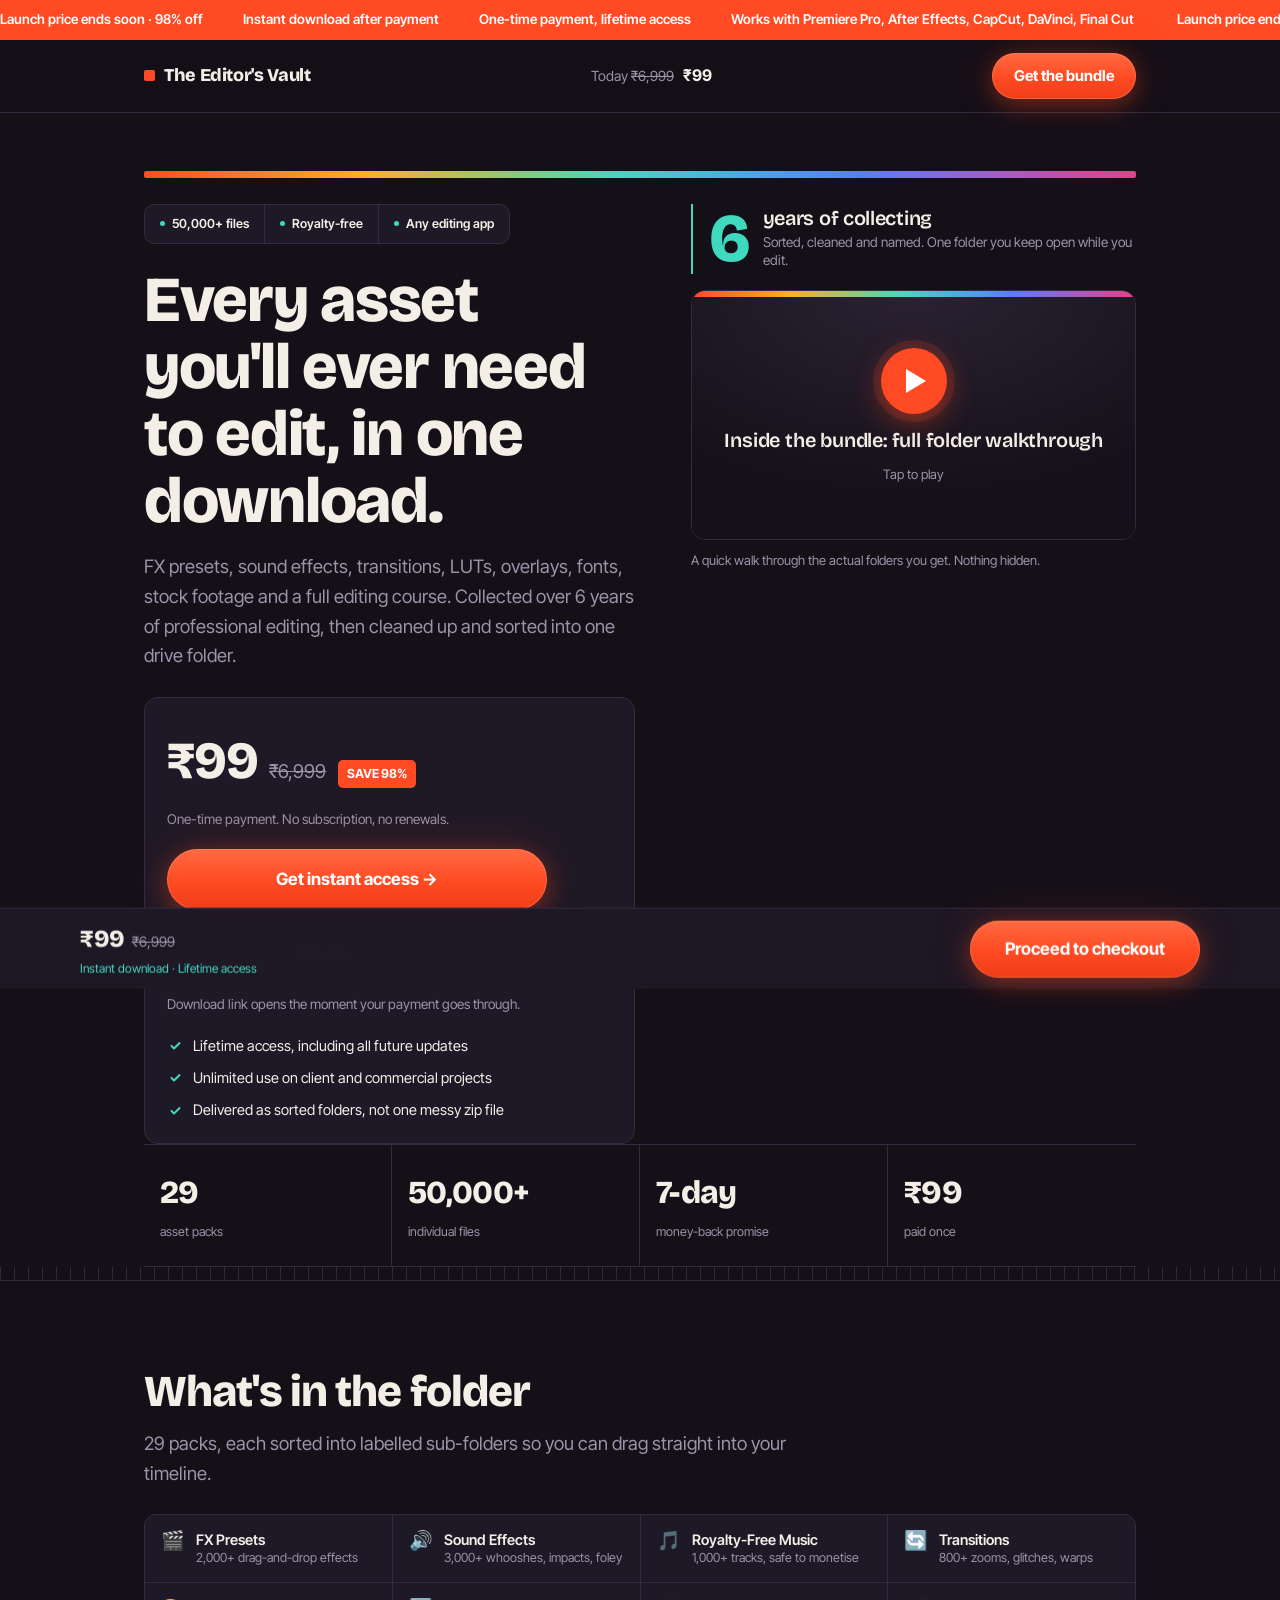
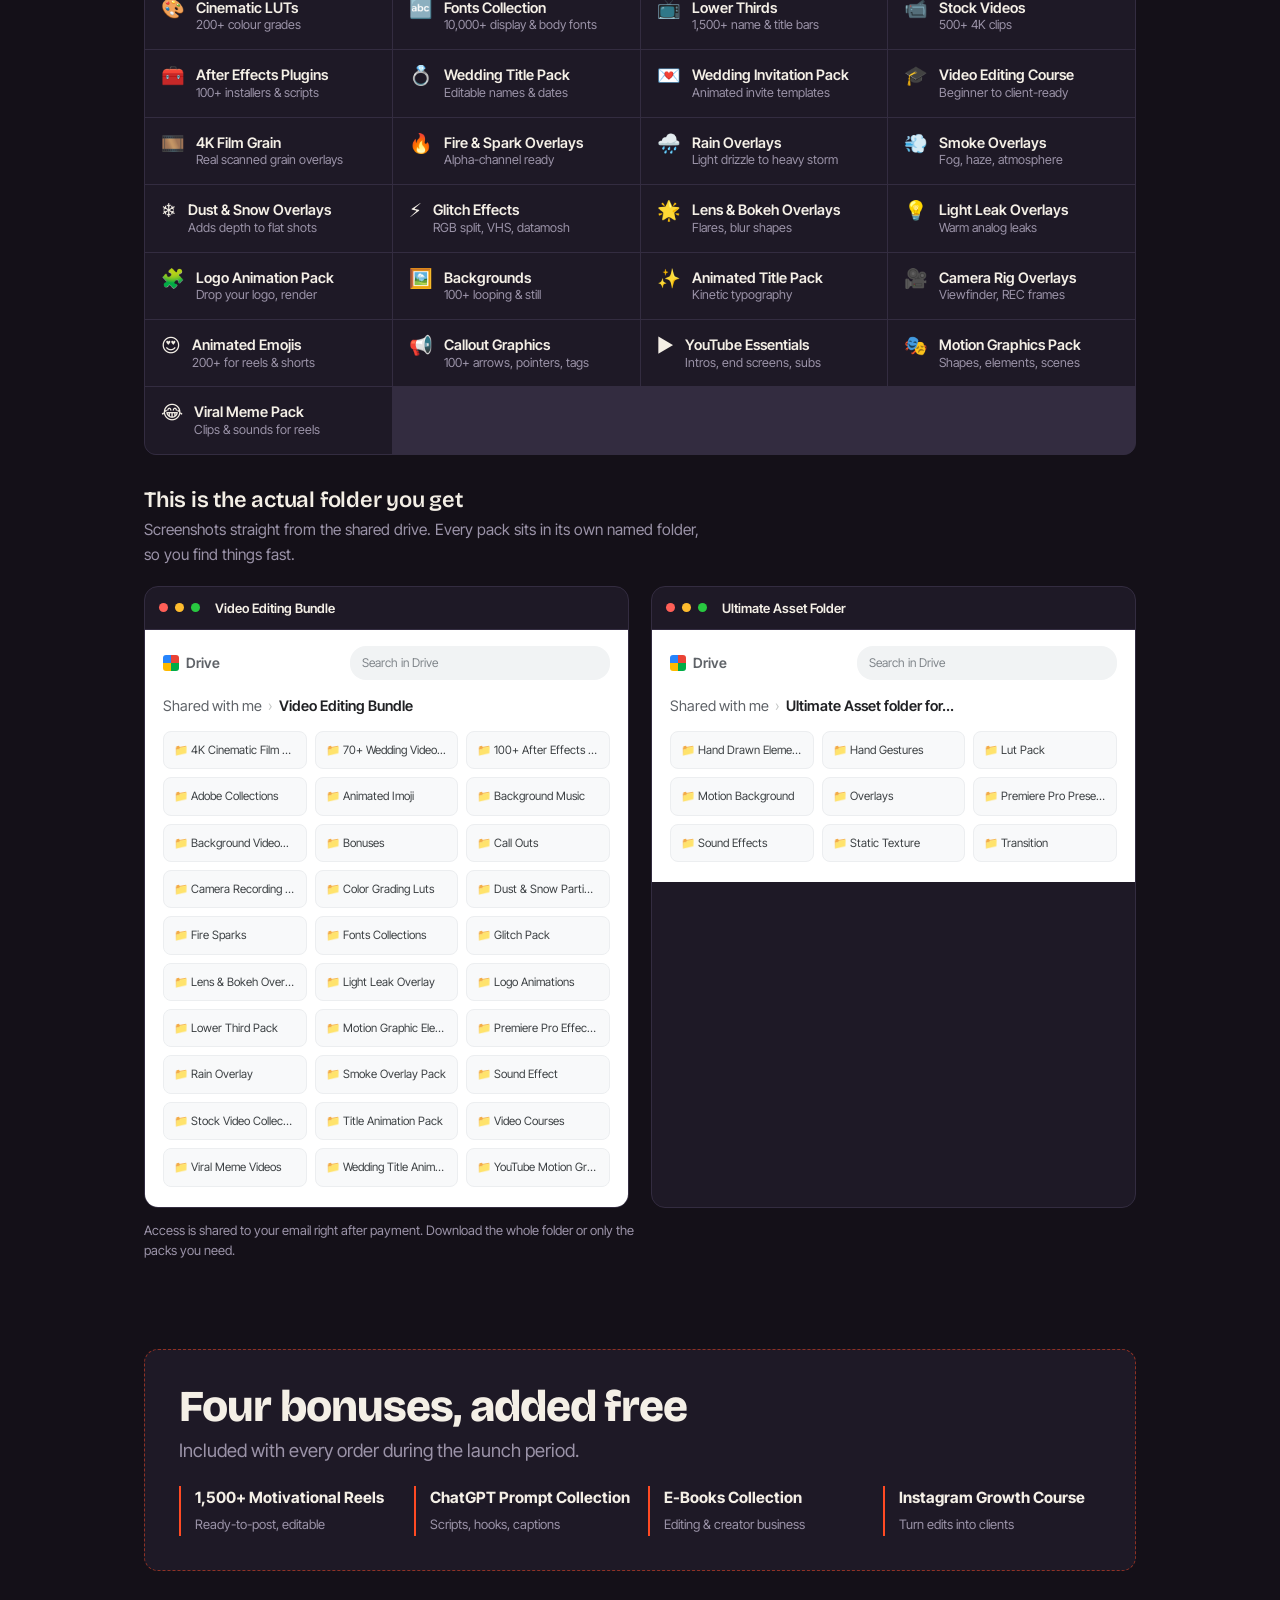
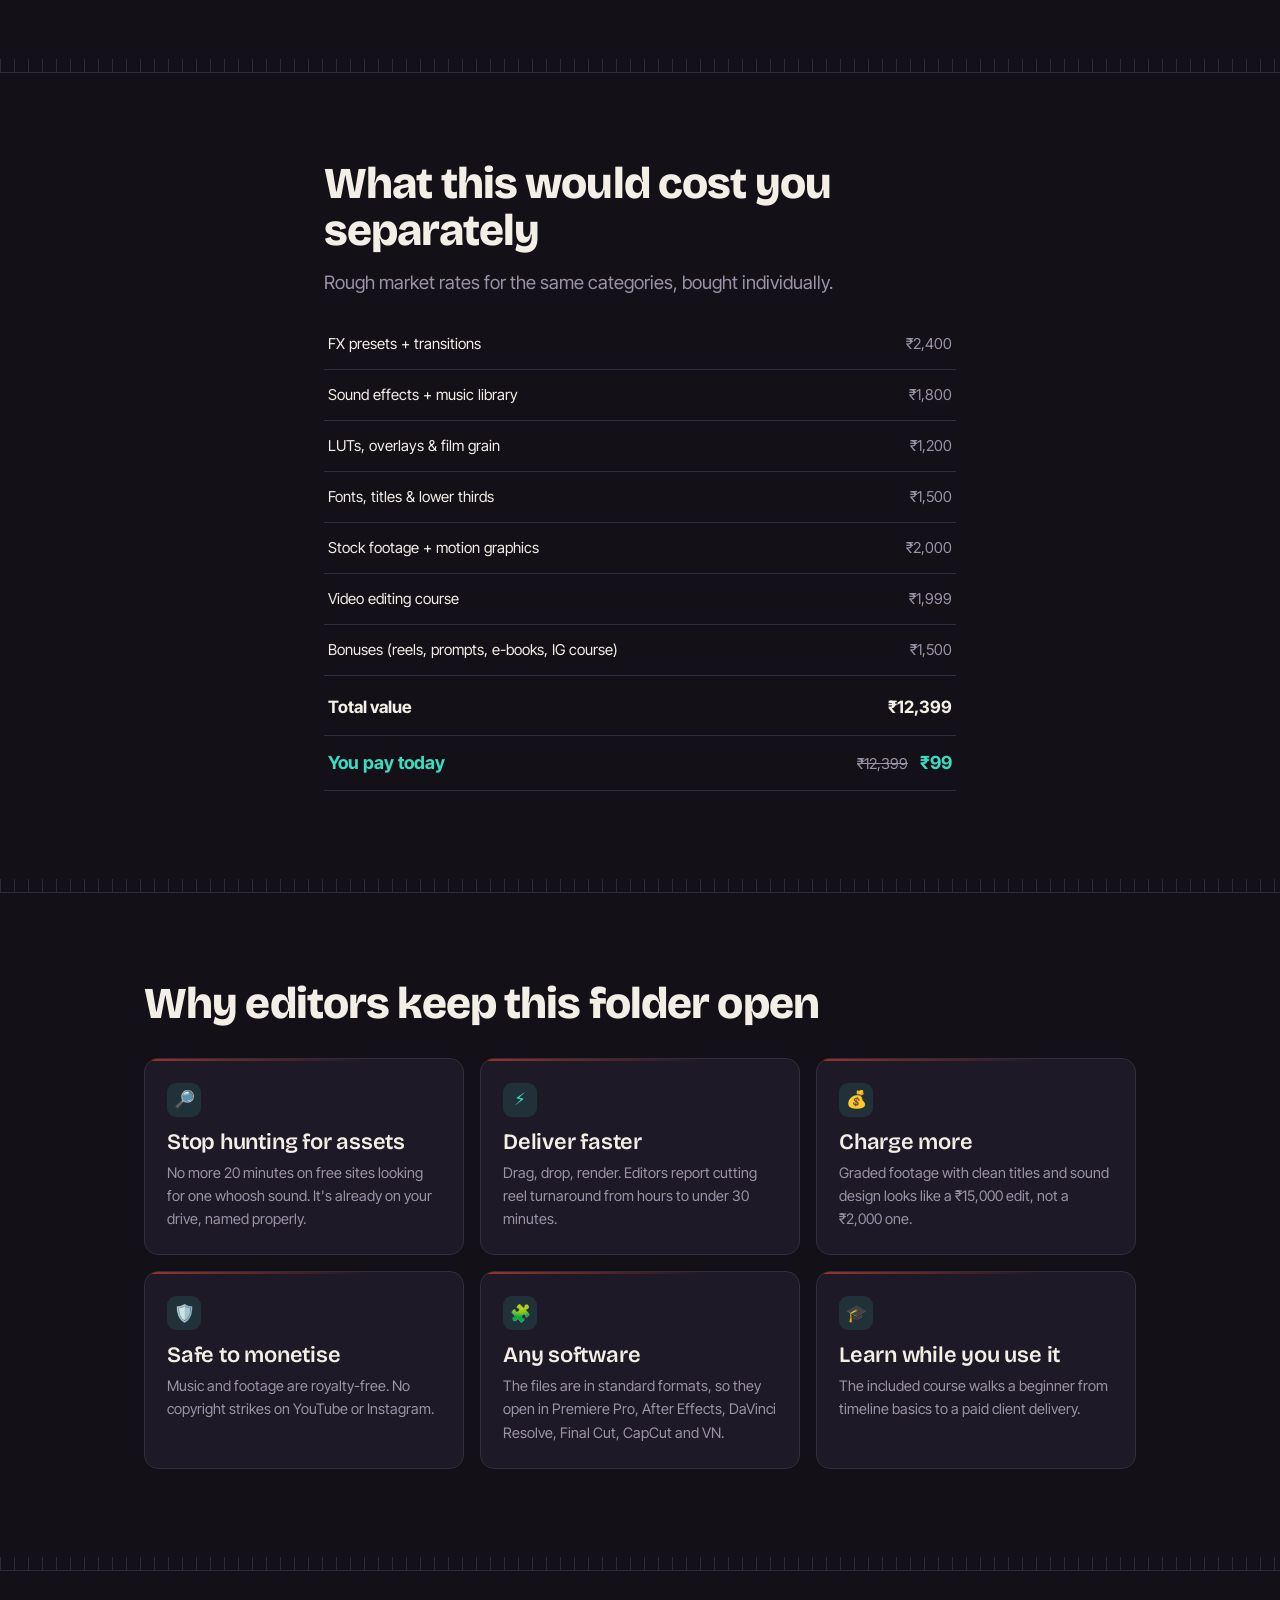
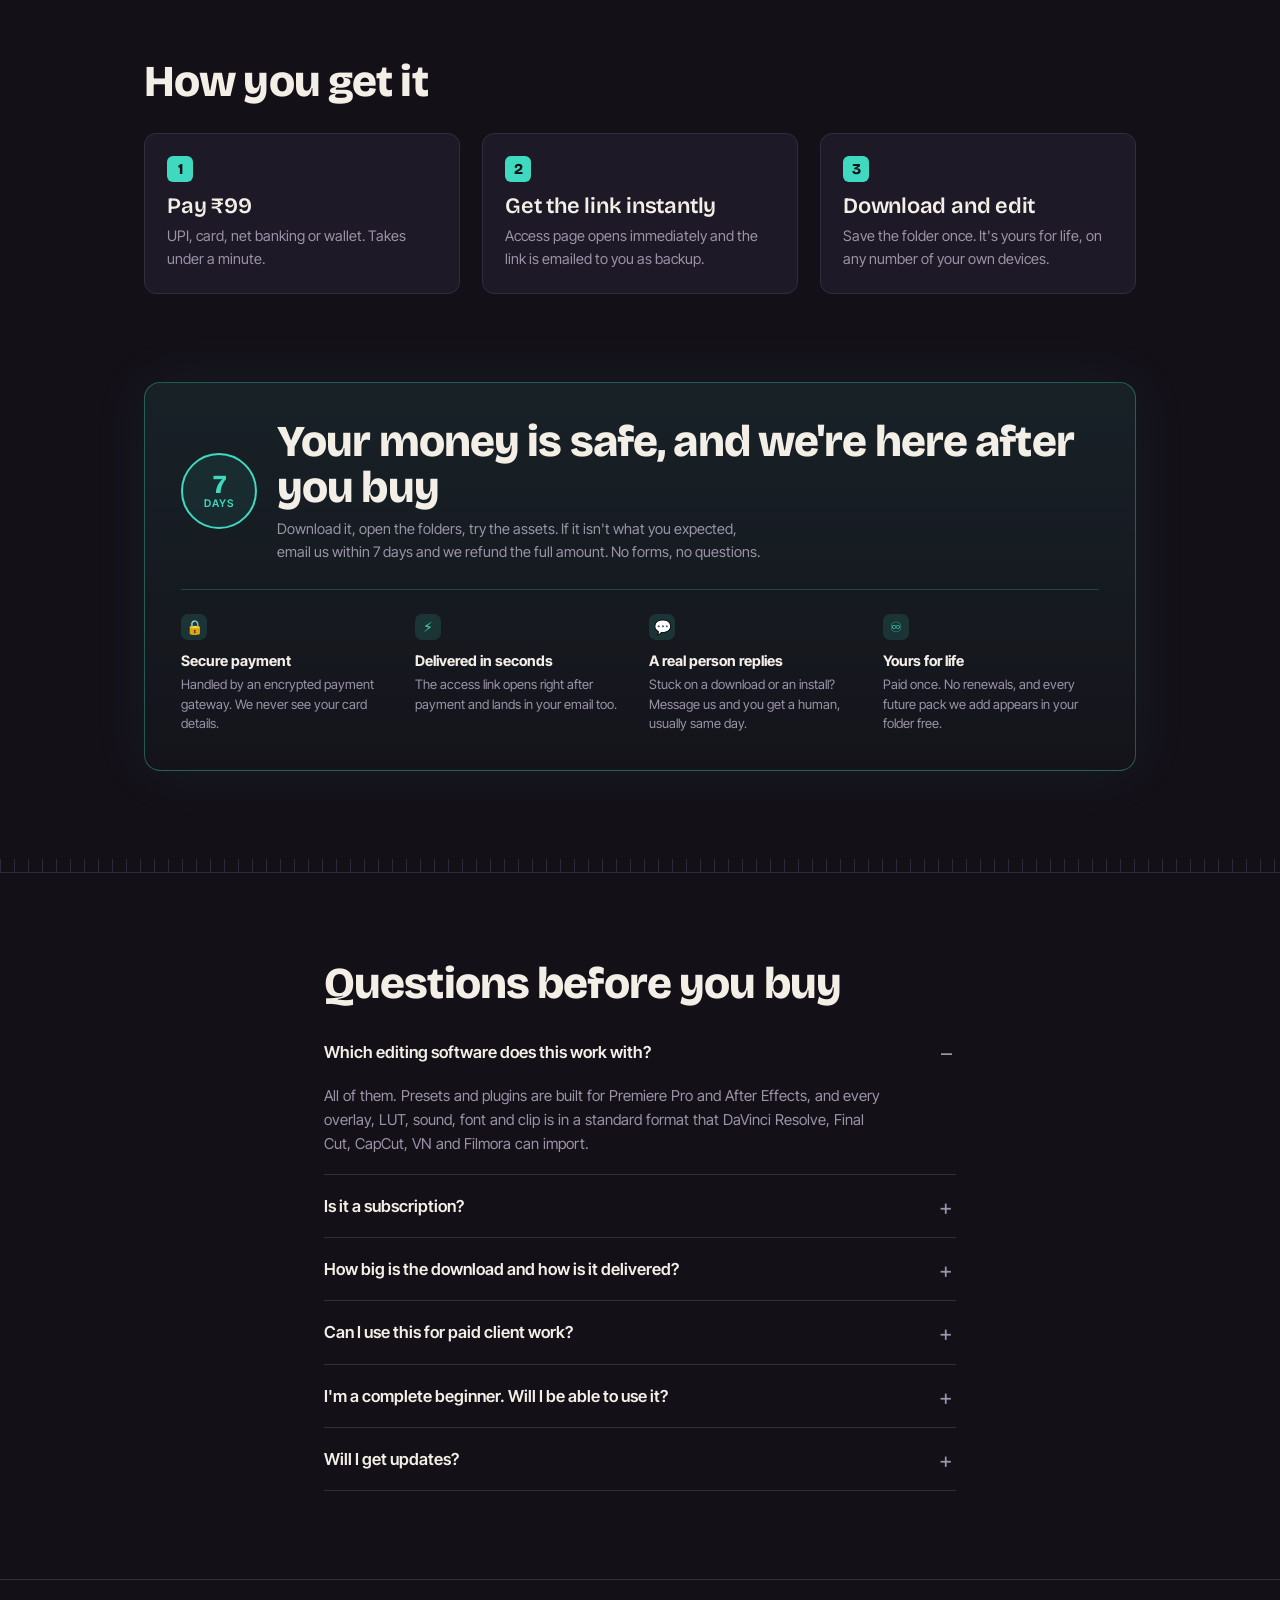
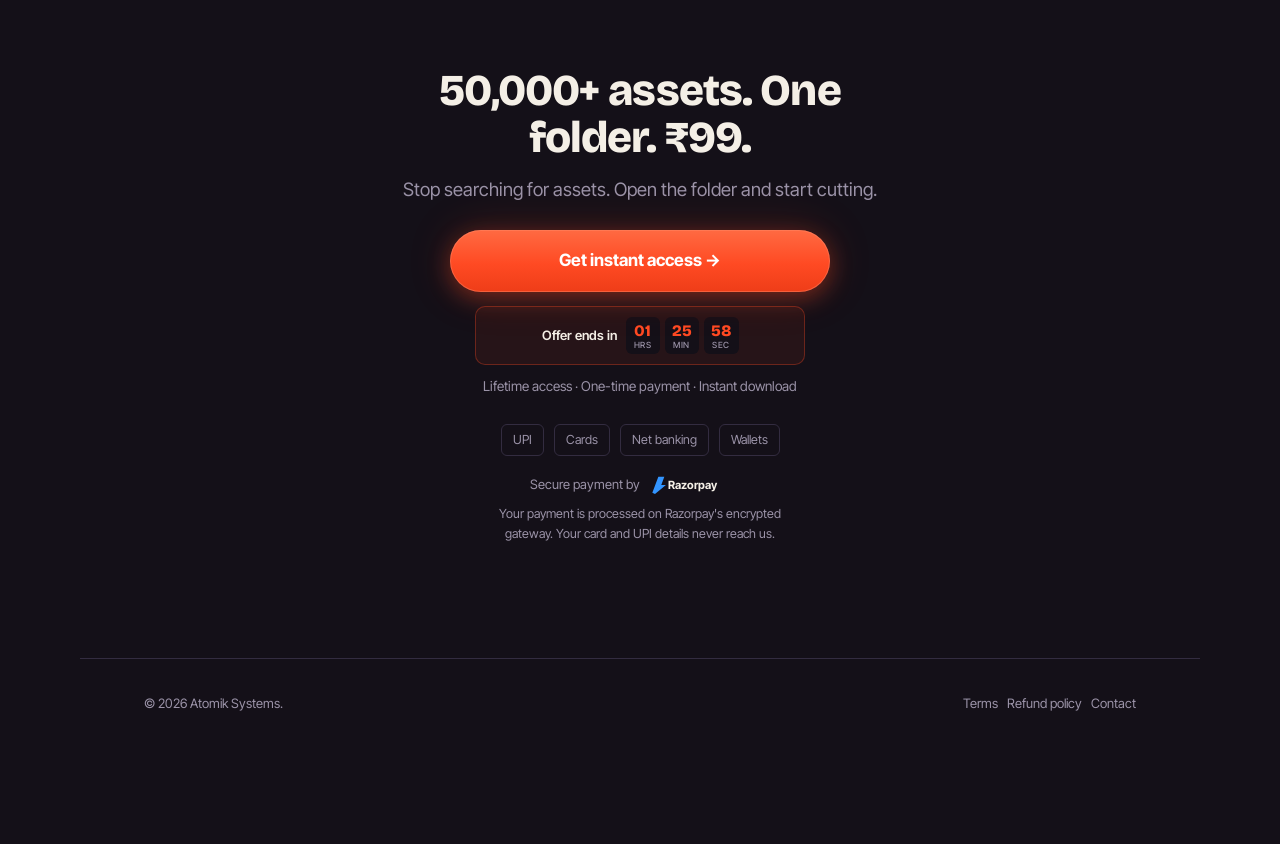
==== index.html @ c6996426 "Fix broken proof screenshots and Razorpay badge, add favicon Replace corrupted base64 images with a " ====
<!DOCTYPE html>
<html lang="en">
<head>
<meta charset="UTF-8">
<meta name="viewport" content="width=device-width, initial-scale=1">
<title>World's Biggest Video Editing Bundle. 50,000+ assets in one download</title>
<link rel="icon" href="favicon.svg" type="image/svg+xml">
<link rel="preconnect" href="https://fonts.googleapis.com">
<link rel="preconnect" href="https://fonts.gstatic.com" crossorigin>
<link href="https://fonts.googleapis.com/css2?family=Bricolage+Grotesque:opsz,wght@12..96,400;12..96,600;12..96,800&family=Inter+Tight:wght@400;500;600;700&display=swap" rel="stylesheet">
<link rel="stylesheet" href="style.css">
</head>
<body>

<div class="ticker" role="status">
  <div class="ticker-in">
    <span>Launch price ends soon · 98% off</span><span>Instant download after payment</span><span>One-time payment, lifetime access</span><span>Works with Premiere Pro, After Effects, CapCut, DaVinci, Final Cut</span>
    <span>Launch price ends soon · 98% off</span><span>Instant download after payment</span><span>One-time payment, lifetime access</span><span>Works with Premiere Pro, After Effects, CapCut, DaVinci, Final Cut</span>
  </div>
</div>

<nav>
  <div class="wrap nav-in">
    <div class="logo"><i></i>The Editor's Vault</div>
    <div class="nav-price">Today <s>₹6,999</s> <b>₹99</b></div>
    <a href="#buy" class="btn" style="width:auto;padding:11px 22px;font-size:15px">Get the bundle</a>
  </div>
</nav>

<header class="hero">
  <div class="wrap">
    <div class="strip"></div>
    <div class="hero-grid">
      <div>
        <div class="badge-row">
          <span class="badge">50,000+ files</span>
          <span class="badge">Royalty-free</span>
          <span class="badge">Any editing app</span>
        </div>
        <h1>Every asset you'll ever need to edit, in one download.</h1>
        <p class="lead">FX presets, sound effects, transitions, LUTs, overlays, fonts, stock footage and a full editing course. Collected over 6 years of professional editing, then cleaned up and sorted into one drive folder.</p>

        <div class="pricebox" id="buy">
          <div class="price-line">
            <span class="price-now">₹99</span>
            <s class="price-old">₹6,999</s>
            <span class="price-off">SAVE 98%</span>
          </div>
          <p class="price-note">One-time payment. No subscription, no renewals.</p>
          <a href="#checkout" class="btn">Get instant access →</a>

          <div class="count" data-count>
            <span class="lbl">Offer ends in</span>
            <span class="clock">
              <span class="unit" data-h>00<i>HRS</i></span>
              <span class="unit" data-m>00<i>MIN</i></span>
              <span class="unit" data-s>00<i>SEC</i></span>
            </span>
          </div>
          <p class="under-btn">Download link opens the moment your payment goes through.</p>
          <ul class="tick-list">
            <li>Lifetime access, including all future updates</li>
            <li>Unlimited use on client and commercial projects</li>
            <li>Delivered as sorted folders, not one messy zip file</li>
          </ul>
        </div>
      </div>

      <div>
        <div class="rating rating-top">
          <span class="num">6</span>
          <span class="txt"><b>years of collecting</b>Sorted, cleaned and named. One folder you keep open while you edit.</span>
        </div>
        <div class="video" id="vwrap">
          <button class="vplay" id="vplay" aria-label="Play the bundle walkthrough video">
            <span class="strip-top"></span>
            <span class="disc"></span>
            <b>Inside the bundle: full folder walkthrough</b>
            <span>Tap to play</span>
          </button>
        </div>
        <p class="video-cap">A quick walk through the actual folders you get. Nothing hidden.</p>
      </div>
    </div>
  </div>
</header>

<div class="wrap"><div class="counters">
  <div><b>29</b><span>asset packs</span></div>
  <div><b>50,000+</b><span>individual files</span></div>
  <div><b>7-day</b><span>money-back promise</span></div>
  <div><b>₹99</b><span>paid once</span></div>
</div></div>

<div class="ruler"></div>

<section>
  <div class="wrap">
    <h2>What's in the folder</h2>
    <p class="lead">29 packs, each sorted into labelled sub-folders so you can drag straight into your timeline.</p>

    <div class="inv" id="inv">
      <div class="cell"><em>🎬</em><div class="t">FX Presets<span class="s">2,000+ drag-and-drop effects</span></div></div>
      <div class="cell"><em>🔊</em><div class="t">Sound Effects<span class="s">3,000+ whooshes, impacts, foley</span></div></div>
      <div class="cell"><em>🎵</em><div class="t">Royalty-Free Music<span class="s">1,000+ tracks, safe to monetise</span></div></div>
      <div class="cell"><em>🔄</em><div class="t">Transitions<span class="s">800+ zooms, glitches, warps</span></div></div>
      <div class="cell"><em>🎨</em><div class="t">Cinematic LUTs<span class="s">200+ colour grades</span></div></div>
      <div class="cell"><em>🔤</em><div class="t">Fonts Collection<span class="s">10,000+ display &amp; body fonts</span></div></div>
      <div class="cell"><em>📺</em><div class="t">Lower Thirds<span class="s">1,500+ name &amp; title bars</span></div></div>
      <div class="cell"><em>📹</em><div class="t">Stock Videos<span class="s">500+ 4K clips</span></div></div>
      <div class="cell"><em>🧰</em><div class="t">After Effects Plugins<span class="s">100+ installers &amp; scripts</span></div></div>
      <div class="cell"><em>💍</em><div class="t">Wedding Title Pack<span class="s">Editable names &amp; dates</span></div></div>
      <div class="cell"><em>💌</em><div class="t">Wedding Invitation Pack<span class="s">Animated invite templates</span></div></div>
      <div class="cell"><em>🎓</em><div class="t">Video Editing Course<span class="s">Beginner to client-ready</span></div></div>

      <div class="cell"><em>🎞️</em><div class="t">4K Film Grain<span class="s">Real scanned grain overlays</span></div></div>
      <div class="cell"><em>🔥</em><div class="t">Fire &amp; Spark Overlays<span class="s">Alpha-channel ready</span></div></div>
      <div class="cell"><em>🌧️</em><div class="t">Rain Overlays<span class="s">Light drizzle to heavy storm</span></div></div>
      <div class="cell"><em>💨</em><div class="t">Smoke Overlays<span class="s">Fog, haze, atmosphere</span></div></div>
      <div class="cell"><em>❄️</em><div class="t">Dust &amp; Snow Overlays<span class="s">Adds depth to flat shots</span></div></div>
      <div class="cell"><em>⚡</em><div class="t">Glitch Effects<span class="s">RGB split, VHS, datamosh</span></div></div>
      <div class="cell"><em>🌟</em><div class="t">Lens &amp; Bokeh Overlays<span class="s">Flares, blur shapes</span></div></div>
      <div class="cell"><em>💡</em><div class="t">Light Leak Overlays<span class="s">Warm analog leaks</span></div></div>
      <div class="cell"><em>🧩</em><div class="t">Logo Animation Pack<span class="s">Drop your logo, render</span></div></div>
      <div class="cell"><em>🖼️</em><div class="t">Backgrounds<span class="s">100+ looping &amp; still</span></div></div>
      <div class="cell"><em>✨</em><div class="t">Animated Title Pack<span class="s">Kinetic typography</span></div></div>
      <div class="cell"><em>🎥</em><div class="t">Camera Rig Overlays<span class="s">Viewfinder, REC frames</span></div></div>
      <div class="cell"><em>😍</em><div class="t">Animated Emojis<span class="s">200+ for reels &amp; shorts</span></div></div>
      <div class="cell"><em>📢</em><div class="t">Callout Graphics<span class="s">100+ arrows, pointers, tags</span></div></div>
      <div class="cell"><em>▶️</em><div class="t">YouTube Essentials<span class="s">Intros, end screens, subs</span></div></div>
      <div class="cell"><em>🎭</em><div class="t">Motion Graphics Pack<span class="s">Shapes, elements, scenes</span></div></div>
      <div class="cell"><em>😂</em><div class="t">Viral Meme Pack<span class="s">Clips &amp; sounds for reels</span></div></div>
    </div>

    <div class="proof">
      <h3>This is the actual folder you get</h3>
      <p class="lead" style="font-size:15.5px;margin-top:6px">Screenshots straight from the shared drive. Every pack sits in its own named folder, so you find things fast.</p>
      <div class="proof-grid">
        <div class="shot">
          <div class="shot-bar"><i></i><i></i><i></i><b>Video Editing Bundle</b></div>
          <div class="drive">
            <div class="drive-top">
              <span class="drive-logo"><i></i>Drive</span>
              <span class="drive-search">Search in Drive</span>
            </div>
            <div class="drive-path">Shared with me <em>&rsaquo;</em> <b>Video Editing Bundle</b></div>
            <div class="drive-grid">
              <span>4K Cinematic Film Grains</span><span>70+ Wedding Video...</span><span>100+ After Effects Plugins</span><span>Adobe Collections</span>
              <span>Animated Imoji</span><span>Background Music</span><span>Background Video...</span><span>Bonuses</span>
              <span>Call Outs</span><span>Camera Recording View...</span><span>Color Grading Luts</span><span>Dust &amp; Snow Particle...</span>
              <span>Fire Sparks</span><span>Fonts Collections</span><span>Glitch Pack</span><span>Lens &amp; Bokeh Overlay</span>
              <span>Light Leak Overlay</span><span>Logo Animations</span><span>Lower Third Pack</span><span>Motion Graphic Elements</span>
              <span>Premiere Pro Effects...</span><span>Rain Overlay</span><span>Smoke Overlay Pack</span><span>Sound Effect</span>
              <span>Stock Video Collections</span><span>Title Animation Pack</span><span>Video Courses</span><span>Viral Meme Videos</span>
              <span>Wedding Title Animation</span><span>YouTube Motion Graphics</span>
            </div>
          </div>
        </div>
        <div class="shot">
          <div class="shot-bar"><i></i><i></i><i></i><b>Ultimate Asset Folder</b></div>
          <div class="drive">
            <div class="drive-top">
              <span class="drive-logo"><i></i>Drive</span>
              <span class="drive-search">Search in Drive</span>
            </div>
            <div class="drive-path">Shared with me <em>&rsaquo;</em> <b>Ultimate Asset folder for...</b></div>
            <div class="drive-grid">
              <span>Hand Drawn Elements</span><span>Hand Gestures</span><span>Lut Pack</span><span>Motion Background</span>
              <span>Overlays</span><span>Premiere Pro Preset Pack</span><span>Sound Effects</span><span>Static Texture</span>
              <span>Transition</span>
            </div>
          </div>
        </div>
      </div>
      <p class="proof-note">Access is shared to your email right after payment. Download the whole folder or only the packs you need.</p>
    </div>

  </div>
</section>

<section style="padding-top:0">
  <div class="wrap">
    <div class="bonus">
      <h2 style="margin-bottom:6px">Four bonuses, added free</h2>
      <p class="lead">Included with every order during the launch period.</p>
      <div class="bonus-grid">
        <div class="bonus-item"><b>1,500+ Motivational Reels</b><span>Ready-to-post, editable</span></div>
        <div class="bonus-item"><b>ChatGPT Prompt Collection</b><span>Scripts, hooks, captions</span></div>
        <div class="bonus-item"><b>E-Books Collection</b><span>Editing &amp; creator business</span></div>
        <div class="bonus-item"><b>Instagram Growth Course</b><span>Turn edits into clients</span></div>
      </div>
    </div>
  </div>
</section>

<div class="ruler"></div>

<section>
  <div class="wrap" style="max-width:760px">
    <h2>What this would cost you separately</h2>
    <p class="lead">Rough market rates for the same categories, bought individually.</p>
    <table class="stack">
      <tr><td>FX presets + transitions</td><td>₹2,400</td></tr>
      <tr><td>Sound effects + music library</td><td>₹1,800</td></tr>
      <tr><td>LUTs, overlays &amp; film grain</td><td>₹1,200</td></tr>
      <tr><td>Fonts, titles &amp; lower thirds</td><td>₹1,500</td></tr>
      <tr><td>Stock footage + motion graphics</td><td>₹2,000</td></tr>
      <tr><td>Video editing course</td><td>₹1,999</td></tr>
      <tr><td>Bonuses (reels, prompts, e-books, IG course)</td><td>₹1,500</td></tr>
      <tr class="total"><td>Total value</td><td>₹12,399</td></tr>
      <tr class="pay"><td>You pay today</td><td><s>₹12,399</s> ₹99</td></tr>
    </table>
  </div>
</section>

<div class="ruler"></div>

<section>
  <div class="wrap">
    <h2>Why editors keep this folder open</h2>
    <div class="bens">
      <div class="ben"><div class="ico">🔎</div><h3>Stop hunting for assets</h3><p>No more 20 minutes on free sites looking for one whoosh sound. It's already on your drive, named properly.</p></div>
      <div class="ben"><div class="ico">⚡</div><h3>Deliver faster</h3><p>Drag, drop, render. Editors report cutting reel turnaround from hours to under 30 minutes.</p></div>
      <div class="ben"><div class="ico">💰</div><h3>Charge more</h3><p>Graded footage with clean titles and sound design looks like a ₹15,000 edit, not a ₹2,000 one.</p></div>
      <div class="ben"><div class="ico">🛡️</div><h3>Safe to monetise</h3><p>Music and footage are royalty-free. No copyright strikes on YouTube or Instagram.</p></div>
      <div class="ben"><div class="ico">🧩</div><h3>Any software</h3><p>The files are in standard formats, so they open in Premiere Pro, After Effects, DaVinci Resolve, Final Cut, CapCut and VN.</p></div>
      <div class="ben"><div class="ico">🎓</div><h3>Learn while you use it</h3><p>The included course walks a beginner from timeline basics to a paid client delivery.</p></div>
    </div>
  </div>
</section>

<div class="ruler"></div>

<section>
  <div class="wrap">
    <h2>How you get it</h2>
    <div class="steps">
      <div class="step"><h3>Pay ₹99</h3><p>UPI, card, net banking or wallet. Takes under a minute.</p></div>
      <div class="step"><h3>Get the link instantly</h3><p>Access page opens immediately and the link is emailed to you as backup.</p></div>
      <div class="step"><h3>Download and edit</h3><p>Save the folder once. It's yours for life, on any number of your own devices.</p></div>
    </div>
  </div>
</section>

<section style="padding-top:0">
  <div class="wrap">
    <div class="guar">
      <div class="guar-head">
        <div class="seal"><b>7</b><span>DAYS</span></div>
        <div>
          <h2>Your money is safe, and we're here after you buy</h2>
          <p class="lead">Download it, open the folders, try the assets. If it isn't what you expected, email us within 7 days and we refund the full amount. No forms, no questions.</p>
        </div>
      </div>
      <div class="guar-points">
        <div class="gp"><div class="ico">🔒</div><b>Secure payment</b><span>Handled by an encrypted payment gateway. We never see your card details.</span></div>
        <div class="gp"><div class="ico">⚡</div><b>Delivered in seconds</b><span>The access link opens right after payment and lands in your email too.</span></div>
        <div class="gp"><div class="ico">💬</div><b>A real person replies</b><span>Stuck on a download or an install? Message us and you get a human, usually same day.</span></div>
        <div class="gp"><div class="ico">♾️</div><b>Yours for life</b><span>Paid once. No renewals, and every future pack we add appears in your folder free.</span></div>
      </div>
    </div>
  </div>
</section>

<div class="ruler"></div>

<section>
  <div class="wrap" style="max-width:760px">
    <h2>Questions before you buy</h2>
    <details open><summary>Which editing software does this work with?</summary><p>All of them. Presets and plugins are built for Premiere Pro and After Effects, and every overlay, LUT, sound, font and clip is in a standard format that DaVinci Resolve, Final Cut, CapCut, VN and Filmora can import.</p></details>
    <details><summary>Is it a subscription?</summary><p>No. ₹99 once. No renewals, no hidden charges, and future additions to the bundle come to you free.</p></details>
    <details><summary>How big is the download and how is it delivered?</summary><p>It's delivered as a cloud drive folder split into labelled sub-folders, so you can download only the packs you need instead of one giant file. Keep a stable connection for the larger packs.</p></details>
    <details><summary>Can I use this for paid client work?</summary><p>Yes. Commercial use is included, on unlimited projects. The music and footage are royalty-free, so monetised YouTube and Instagram content is safe. You can't resell or redistribute the bundle itself.</p></details>
    <details><summary>I'm a complete beginner. Will I be able to use it?</summary><p>Yes. The included course starts from opening your first timeline. Most assets are drag-and-drop, so you can use them from day one.</p></details>
    <details><summary>Will I get updates?</summary><p>Every new pack added to the bundle appears in the same folder you already have access to. You don't pay again.</p></details>
  </div>
</section>

<section class="final">
  <div class="wrap">
    <h2>50,000+ assets. One folder. ₹99.</h2>
    <p class="lead">Stop searching for assets. Open the folder and start cutting.</p>
    <a href="#checkout" class="btn" style="display:inline-flex">Get instant access →</a>
    <div class="count" data-count style="max-width:330px;margin-left:auto;margin-right:auto">
      <span class="lbl">Offer ends in</span>
      <span class="clock"><span class="unit" data-h>00<i>HRS</i></span><span class="unit" data-m>00<i>MIN</i></span><span class="unit" data-s>00<i>SEC</i></span></span>
    </div>
    <p class="under-btn">Lifetime access · One-time payment · Instant download</p>
    <div class="pay-row">
      <span>UPI</span><span>Cards</span><span>Net banking</span><span>Wallets</span>
    </div>
    <div class="rzp">
      <span>Secure payment by</span>
      <svg class="rzp-logo" viewBox="0 0 150 30" role="img" aria-label="Razorpay">
        <path d="M2 28L11 4h9l-4.6 12.6h7L6 30z" fill="#3395FF"/>
        <text x="26" y="22" font-family="Inter Tight, sans-serif" font-weight="700" font-size="17" fill="var(--cream)">Razorpay</text>
      </svg>
    </div>
    <p class="rzp-note">Your payment is processed on Razorpay's encrypted gateway. Your card and UPI details never reach us.</p>
  </div>
</section>

<footer>
  <div class="wrap">
    <div>© 2026 Atomik Systems.</div>
    <div><a href="#">Terms</a> &nbsp; <a href="#">Refund policy</a> &nbsp; <a href="#">Contact</a></div>
  </div>
</footer>

<div class="buybar" id="buybar">
  <div class="buybar-in">
    <div class="bb-price">
      <b>₹99</b><s>₹6,999</s>
      <span>Instant download · Lifetime access</span>
    </div>
    <a href="#checkout" class="btn">Proceed to checkout</a>
  </div>
</div>

<script src="script.js"></script>
</body>
</html>
---- style.css ----
:root{
  --ink:#141018;
  --panel:#1E1926;
  --panel-2:#272132;
  --line:#332C40;
  --cream:#F4EFE6;
  --muted:#9B93A8;
  --orange:#FF4A23;
  --orange-dark:#E13A16;
  --teal:#3FD9C0;
  --display:"Bricolage Grotesque",Georgia,serif;
  --body:"Inter Tight",system-ui,-apple-system,sans-serif;
  --pad:clamp(18px,5vw,64px);
}
*{box-sizing:border-box;margin:0;padding:0}
html{scroll-behavior:smooth}
body{
  background:var(--ink);color:var(--cream);font-family:var(--body);
  font-size:16px;line-height:1.6;-webkit-font-smoothing:antialiased;
  padding-bottom:96px;overflow-x:hidden;
}
img{max-width:100%;display:block}
a{color:inherit}
.wrap{width:min(1120px,100%);margin:0 auto;padding-left:var(--pad);padding-right:var(--pad)}
section{padding:clamp(48px,8vw,88px) 0}

h1,h2,h3{font-family:var(--display);line-height:1.05;letter-spacing:-.02em;font-weight:800}
h1{font-size:clamp(34px,7vw,64px)}
h2{font-size:clamp(27px,4.6vw,44px);margin-bottom:14px}
h3{font-size:clamp(18px,2.4vw,22px);font-weight:600;letter-spacing:-.01em}
p{max-width:62ch}
.lead{color:var(--muted);font-size:clamp(16px,2.1vw,18.5px)}

/* timeline ruler divider */
.ruler{height:14px;width:100%;
  background-image:repeating-linear-gradient(90deg,var(--line) 0 1px,transparent 1px 14px);
  border-bottom:1px solid var(--line);opacity:.9}

/* ---------- announcement ---------- */
.ticker{background:var(--orange);color:#fff;font-size:13.5px;font-weight:600;
  padding:9px 0;overflow:hidden;white-space:nowrap}
.ticker span{display:inline-block;padding-right:40px}
.ticker-in{display:inline-block;animation:slide 26s linear infinite}
@keyframes slide{to{transform:translateX(-50%)}}

/* ---------- nav ---------- */
nav{border-bottom:1px solid var(--line);background:rgba(20,16,24,.9);backdrop-filter:blur(8px)}
.nav-in{display:flex;align-items:center;justify-content:space-between;gap:16px;padding-top:13px;padding-bottom:13px}
.logo{font-family:var(--display);font-weight:800;font-size:18px;letter-spacing:-.02em;display:flex;align-items:center;gap:9px}
.logo i{width:11px;height:11px;background:var(--orange);border-radius:2px;display:block}
.nav-price{font-size:14px;color:var(--muted)}
.nav-price b{color:var(--cream);font-size:16px}
.nav-price s{margin-right:6px}

/* ---------- buttons ---------- */
.btn{position:relative;overflow:hidden;isolation:isolate;
  display:inline-flex;align-items:center;justify-content:center;gap:10px;
  background:linear-gradient(180deg,#FF6A42,#FF4A23 55%,#EE3D18);color:#fff;border:0;
  border-radius:999px;cursor:pointer;
  font-family:var(--body);font-weight:700;font-size:17px;padding:17px 32px;
  text-decoration:none;width:100%;max-width:380px;
  box-shadow:0 0 0 1px rgba(255,138,105,.45) inset,0 6px 22px rgba(255,74,35,.34),0 0 46px rgba(255,74,35,.18);
  transition:box-shadow .22s ease,transform .1s ease,filter .2s ease;
  animation:pulse 2.8s ease-in-out infinite}
.btn::after{content:"";position:absolute;top:0;bottom:0;width:42%;left:-60%;z-index:-1;
  background:linear-gradient(100deg,transparent,rgba(255,255,255,.42),transparent);
  transform:skewX(-18deg);animation:shine 3.6s ease-in-out infinite}
@keyframes shine{0%{left:-60%}45%{left:130%}100%{left:130%}}
@keyframes pulse{
  0%,100%{box-shadow:0 0 0 1px rgba(255,138,105,.45) inset,0 6px 22px rgba(255,74,35,.34),0 0 46px rgba(255,74,35,.18)}
  50%{box-shadow:0 0 0 1px rgba(255,160,130,.6) inset,0 8px 28px rgba(255,74,35,.5),0 0 70px rgba(255,74,35,.3)}}
.btn:hover{filter:brightness(1.06)}
.btn:active{transform:translateY(1px)}
.under-btn{font-size:13.5px;color:var(--muted);margin-top:11px}
.count{display:flex;align-items:center;justify-content:center;gap:9px;margin-top:14px;
  background:rgba(255,74,35,.08);border:1px solid rgba(255,74,35,.32);border-radius:10px;padding:10px 12px}
.count .lbl{font-size:13px;color:var(--cream);font-weight:600}
.count .clock{display:flex;gap:5px}
.count .unit{background:var(--ink);border-radius:6px;padding:4px 7px;min-width:34px;text-align:center;
  font-family:var(--display);font-weight:800;font-size:16px;line-height:1.2;color:var(--orange)}
.count .unit i{display:block;font-style:normal;font-size:8.5px;font-weight:500;color:var(--muted);
  letter-spacing:.04em;font-family:var(--body)}
.buybar .count{margin:0;padding:5px 8px;border:0;background:transparent}
.buybar .count .lbl{display:none}
.buybar .count .unit{padding:2px 5px;min-width:28px;font-size:13px}
:focus-visible{outline:2px solid var(--teal);outline-offset:3px}

/* ---------- hero ---------- */
.hero{padding-top:clamp(34px,6vw,58px)}
.strip{height:7px;width:100%;margin-bottom:26px;border-radius:2px;
  background:linear-gradient(90deg,#FF4A23,#FFB020 22%,#3FD9C0 48%,#5B7CFF 72%,#E8408A)}
.hero h1{margin-bottom:18px;max-width:16ch}
.hero .lead{margin-bottom:26px}
.hero-grid{display:grid;grid-template-columns:1.05fr .95fr;gap:clamp(28px,5vw,56px);align-items:start}
.badge-row{display:flex;flex-wrap:wrap;align-items:stretch;margin-bottom:22px;
  border:1px solid var(--line);border-radius:10px;overflow:hidden;background:var(--panel);width:fit-content}
.badge{font-size:12.5px;font-weight:600;color:var(--cream);padding:9px 15px;
  border-right:1px solid var(--line);display:flex;align-items:center;gap:7px;white-space:nowrap}
.badge:last-child{border-right:0}
.badge::before{content:"";width:5px;height:5px;border-radius:50%;background:var(--teal);flex:0 0 5px}
.rating{display:flex;align-items:center;gap:14px;margin:0 0 16px;max-width:52ch;
  border-left:2px solid var(--teal);padding:4px 0 4px 16px}
.rating .num{font-family:var(--display);font-size:clamp(52px,7vw,68px);font-weight:800;line-height:.82;
  color:var(--teal);letter-spacing:-.04em;flex:0 0 auto}
.rating .txt{font-size:13.5px;color:var(--muted);line-height:1.4}
.rating .txt b{display:block;color:var(--cream);font-weight:600;font-size:clamp(17px,2.2vw,20px);
  font-family:var(--display);letter-spacing:-.015em;line-height:1.05;margin-bottom:4px}
.stars{color:#FFB020;letter-spacing:2px;font-size:15px}

/* price box */
.pricebox{background:var(--panel);border:1px solid var(--line);border-radius:14px;padding:22px}
.price-line{display:flex;align-items:baseline;gap:12px;flex-wrap:wrap}
.price-now{font-family:var(--display);font-size:clamp(38px,6vw,52px);font-weight:800;letter-spacing:-.03em}
.price-old{color:var(--muted);text-decoration:line-through;font-size:19px}
.price-off{background:var(--orange);color:#fff;font-size:12.5px;font-weight:700;padding:4px 9px;border-radius:5px}
.price-note{color:var(--muted);font-size:13.5px;margin:6px 0 18px}
.tick-list{list-style:none;margin-top:18px;display:grid;gap:9px}
.tick-list li{font-size:14.5px;display:flex;gap:10px;align-items:flex-start;color:var(--cream)}
.tick-list li::before{content:"";flex:0 0 16px;height:16px;margin-top:4px;border-radius:50%;
  background:var(--teal);
  -webkit-mask:url("data:image/svg+xml,%3Csvg xmlns='http://www.w3.org/2000/svg' viewBox='0 0 16 16'%3E%3Cpath d='M3 8.5l3.2 3.2L13 5' fill='none' stroke='%23000' stroke-width='2.4' stroke-linecap='round' stroke-linejoin='round'/%3E%3C/svg%3E") center/13px no-repeat;
  mask:url("data:image/svg+xml,%3Csvg xmlns='http://www.w3.org/2000/svg' viewBox='0 0 16 16'%3E%3Cpath d='M3 8.5l3.2 3.2L13 5' fill='none' stroke='%23000' stroke-width='2.4' stroke-linecap='round' stroke-linejoin='round'/%3E%3C/svg%3E") center/13px no-repeat}

/* video */
.video{border:1px solid var(--line);border-radius:14px;overflow:hidden;background:#000;aspect-ratio:16/9;position:relative}
.video iframe{width:100%;height:100%;border:0;display:block}
.video-cap{font-size:13px;color:var(--muted);margin-top:10px}

/* video facade */
.video{position:relative}
.vplay{position:absolute;inset:0;width:100%;border:0;padding:0;cursor:pointer;color:var(--cream);
  background:radial-gradient(120% 120% at 50% 0%,#2A2233 0%,#151019 70%);
  display:flex;flex-direction:column;align-items:center;justify-content:center;gap:14px;
  font-family:var(--body);animation:none}
.vplay .strip-top{position:absolute;top:0;left:0;right:0;height:6px;
  background:linear-gradient(90deg,#FF4A23,#FFB020 22%,#3FD9C0 48%,#5B7CFF 72%,#E8408A)}
.vplay .disc{width:66px;height:66px;border-radius:50%;background:var(--orange);
  display:flex;align-items:center;justify-content:center;
  box-shadow:0 8px 30px rgba(255,74,35,.45),0 0 0 8px rgba(255,74,35,.14)}
.vplay .disc::after{content:"";border-left:20px solid #fff;border-top:12px solid transparent;
  border-bottom:12px solid transparent;margin-left:5px}
.vplay b{font-family:var(--display);font-size:clamp(16px,2.4vw,20px);font-weight:600;letter-spacing:-.01em}
.vplay span{font-size:13px;color:var(--muted)}
.vplay:hover .disc{transform:scale(1.06)}
.vplay .disc{transition:transform .18s ease}

/* counters */
.counters{display:grid;grid-template-columns:repeat(4,1fr);border-top:1px solid var(--line);border-bottom:1px solid var(--line)}
.counters div{padding:22px 16px;border-right:1px solid var(--line)}
.counters div:last-child{border-right:0}
.counters b{display:block;font-family:var(--display);font-size:clamp(22px,3.4vw,32px);font-weight:800;letter-spacing:-.02em}
.counters span{font-size:12.5px;color:var(--muted)}

/* ---------- inventory ---------- */
.inv{display:grid;grid-template-columns:repeat(auto-fill,minmax(215px,1fr));gap:1px;background:var(--line);
  border:1px solid var(--line);border-radius:12px;overflow:hidden;margin-top:26px}
.inv .cell{background:var(--panel);padding:15px 16px;display:flex;gap:11px;align-items:flex-start}
.inv .cell:hover{background:var(--panel-2)}
.inv em{font-style:normal;font-size:19px;line-height:1.2}
.inv .t{font-size:14.5px;font-weight:600;line-height:1.35}
.inv .s{font-size:12.5px;color:var(--muted);display:block;font-weight:400}

/* proof screenshots */
.proof{margin-top:34px}
.proof-grid{display:grid;grid-template-columns:1fr;gap:16px;margin-top:18px}
.shot{border:1px solid var(--line);border-radius:14px;overflow:hidden;background:var(--panel)}
.shot-bar{display:flex;align-items:center;gap:7px;padding:11px 14px;border-bottom:1px solid var(--line);
  font-size:13px;color:var(--muted)}
.shot-bar i{width:9px;height:9px;border-radius:50%;background:var(--line);display:block}
.shot-bar i:first-child{background:#FF5F57}.shot-bar i:nth-child(2){background:#FEBC2E}.shot-bar i:nth-child(3){background:#28C840}
.shot-bar b{margin-left:8px;color:var(--cream);font-weight:600}
.shot img{width:100%;height:auto;display:block}
.proof-note{font-size:13px;color:var(--muted);margin-top:12px}
.proof-grid{gap:22px;grid-template-columns:repeat(auto-fit,minmax(300px,1fr))}

/* drive folder mockup */
.drive{background:#fff;color:#202124;padding:16px 18px 20px;font-family:var(--body)}
.drive-top{display:flex;align-items:center;justify-content:space-between;gap:14px;margin-bottom:14px}
.drive-logo{display:flex;align-items:center;gap:7px;font-weight:600;font-size:14px;color:#5f6368}
.drive-logo i{width:16px;height:16px;border-radius:3px;flex:0 0 16px;
  background:conic-gradient(from 90deg,#00ac47 0 90deg,#ffba00 90deg 180deg,#2684fc 180deg 270deg,#ea4335 270deg 360deg)}
.drive-search{flex:1;max-width:260px;background:#f1f3f4;color:#80868b;font-size:12px;
  padding:7px 12px;border-radius:16px;white-space:nowrap;overflow:hidden;text-overflow:ellipsis}
.drive-path{font-size:14.5px;color:#5f6368;margin-bottom:14px;display:flex;align-items:center;gap:6px}
.drive-path em{font-style:normal;color:#c4c7c5}
.drive-path b{color:#202124;font-weight:600}
.drive-grid{display:grid;grid-template-columns:repeat(auto-fill,minmax(128px,1fr));gap:8px}
.drive-grid span{background:#f8f9fa;border:1px solid #eceef0;border-radius:8px;font-size:11.5px;
  color:#3c4043;padding:9px 10px;display:block;overflow:hidden;text-overflow:ellipsis;white-space:nowrap}
.drive-grid span::before{content:"📁 "}

/* bonus */
.bonus{background:var(--panel);border:1px dashed rgba(255,74,35,.5);border-radius:14px;padding:clamp(22px,4vw,34px)}
.bonus-grid{display:grid;grid-template-columns:repeat(auto-fit,minmax(210px,1fr));gap:16px;margin-top:20px}
.bonus-item{border-left:2px solid var(--orange);padding-left:14px}
.bonus-item b{display:block;font-size:15.5px}
.bonus-item span{font-size:13px;color:var(--muted)}

/* value stack */
.stack{width:100%;border-collapse:collapse;margin-top:22px;font-size:15px}
.stack td{padding:13px 4px;border-bottom:1px solid var(--line)}
.stack td:last-child{text-align:right;color:var(--muted);white-space:nowrap}
.stack tr.total td{border-bottom:0;padding-top:18px;font-weight:700;font-size:17px;color:var(--cream)}
.stack tr.pay td{color:var(--teal);font-weight:700;font-size:18px;border-top:1px solid var(--line)}
.stack tr.pay s{color:var(--muted);font-weight:400;font-size:15px;margin-right:8px}

/* benefits */
.bens{display:grid;grid-template-columns:repeat(auto-fit,minmax(258px,1fr));gap:16px;margin-top:30px}
.ben{background:var(--panel);border:1px solid var(--line);border-radius:14px;padding:24px 22px;
  position:relative;overflow:hidden;transition:border-color .2s ease,background .2s ease}
.ben::before{content:"";position:absolute;top:0;left:0;right:0;height:2px;
  background:linear-gradient(90deg,var(--orange),transparent 70%);opacity:.55}
.ben:hover{border-color:rgba(63,217,192,.4);background:var(--panel-2)}
.ben .ico{width:34px;height:34px;border-radius:9px;background:rgba(63,217,192,.12);color:var(--teal);
  display:flex;align-items:center;justify-content:center;font-size:17px;margin-bottom:14px}
.ben h3{margin-bottom:7px}
.ben p{color:var(--muted);font-size:14.5px}

/* steps (real sequence -> numbered) */
.steps{display:grid;grid-template-columns:repeat(auto-fit,minmax(230px,1fr));gap:22px;margin-top:28px;counter-reset:s}
.step{background:var(--panel);border:1px solid var(--line);border-radius:12px;padding:22px}
.step::before{counter-increment:s;content:counter(s);font-family:var(--display);font-weight:800;font-size:15px;
  color:var(--ink);background:var(--teal);width:26px;height:26px;border-radius:6px;
  display:flex;align-items:center;justify-content:center;margin-bottom:13px}
.step p{color:var(--muted);font-size:14.5px;margin-top:6px}

/* faq */
details{border-bottom:1px solid var(--line)}
summary{cursor:pointer;list-style:none;padding:18px 30px 18px 0;font-weight:600;font-size:16.5px;position:relative}
summary::-webkit-details-marker{display:none}
summary::after{content:"+";position:absolute;right:4px;top:15px;font-size:22px;color:var(--muted);font-weight:400}
details[open] summary::after{content:"–"}
details p{color:var(--muted);padding-bottom:18px;font-size:15px}

/* guarantee */
.guar{background:linear-gradient(180deg,rgba(63,217,192,.09),rgba(63,217,192,.02));
  border:1px solid rgba(63,217,192,.35);border-radius:16px;padding:clamp(22px,4vw,36px);
  box-shadow:0 0 60px rgba(63,217,192,.07)}
.guar-head{display:flex;gap:20px;align-items:center}
.guar-head h2{margin-bottom:6px}
.guar-points{display:grid;grid-template-columns:repeat(auto-fit,minmax(210px,1fr));gap:18px;
  margin-top:26px;padding-top:24px;border-top:1px solid rgba(63,217,192,.22)}
.gp b{display:block;font-size:14.5px;margin-bottom:3px}
.gp span{font-size:13px;color:var(--muted);display:block;line-height:1.5}
.gp .ico{width:26px;height:26px;border-radius:7px;background:rgba(63,217,192,.14);color:var(--teal);
  display:flex;align-items:center;justify-content:center;font-size:14px;margin-bottom:9px}
.guar .seal{flex:0 0 76px;width:76px;height:76px;border-radius:50%;
  border:2px solid var(--teal);color:var(--teal);background:rgba(63,217,192,.07);
  display:flex;flex-direction:column;align-items:center;justify-content:center;gap:1px;
  font-family:var(--display);text-align:center}
.guar .seal b{font-size:26px;font-weight:800;line-height:1}
.guar .seal span{font-size:10.5px;font-weight:600;letter-spacing:.08em;line-height:1;font-family:var(--body)}
.guar p{color:var(--muted);font-size:14.5px;margin-top:6px}

/* final cta */
.final{text-align:center;border-top:1px solid var(--line)}
.final h2{max-width:18ch;margin-inline:auto}
.final p{margin-inline:auto;margin-bottom:26px}
.final .btn{margin-inline:auto}
.pay-row{display:flex;gap:10px;justify-content:center;flex-wrap:wrap;margin-top:20px;font-size:12.5px;color:var(--muted)}
.pay-row span{border:1px solid var(--line);padding:5px 11px;border-radius:6px}
.rzp{display:flex;align-items:center;justify-content:center;gap:11px;margin-top:18px;
  font-size:13px;color:var(--muted)}
.rzp-logo{height:20px;width:auto}
.rzp-note{font-size:12.5px;color:var(--muted);max-width:46ch;margin:10px auto 0;text-align:center}

footer .wrap{padding-top:34px;padding-bottom:34px;border-top:1px solid var(--line);
  display:flex;justify-content:space-between;gap:16px;flex-wrap:wrap;font-size:13px;color:var(--muted)}
footer a{text-decoration:none}
footer a:hover{color:var(--cream)}

/* ---------- sticky buy bar ---------- */
.buybar{position:fixed;left:0;right:0;bottom:0;z-index:60;background:rgba(30,25,38,.97);
  backdrop-filter:blur(10px);border-top:1px solid var(--line);
  transform:translateY(110%);transition:transform .25s ease;padding:11px var(--pad) calc(11px + env(safe-area-inset-bottom))}
.buybar.show{transform:translateY(0)}
.buybar-in{width:min(1120px,100%);margin:0 auto;display:flex;align-items:center;gap:16px;justify-content:space-between}
.bb-price b{font-family:var(--display);font-size:24px;font-weight:800;letter-spacing:-.02em}
.bb-price s{color:var(--muted);font-size:14px;margin-left:7px}
.bb-price{flex:0 0 auto}
.bb-price span{display:block;font-size:12px;color:var(--teal);white-space:nowrap}
.buybar .btn{width:auto;min-width:230px;padding:15px 26px}
.stock{font-size:12px;color:var(--muted);margin-top:4px}

@media (max-width:900px){
  .hero-grid{grid-template-columns:1fr}
  .counters{grid-template-columns:repeat(2,1fr)}
  .counters div:nth-child(2){border-right:0}
  .counters div:nth-child(-n+2){border-bottom:1px solid var(--line)}
}
@media (max-width:620px){
  body{padding-bottom:88px}
  h1,h2,h3,p,.lead{text-align:center}
  p,.lead,.hero h1,.final h2,.final p{margin-left:auto;margin-right:auto}
  .price-line{justify-content:center}
  .badge-row{margin-left:auto;margin-right:auto;width:100%;justify-content:center}
  .badge{flex:1;justify-content:center;padding:9px 8px;font-size:11.5px}
  .rating{flex-direction:column;gap:8px;text-align:center;border-left:0;border-top:1px solid var(--line);
    border-bottom:1px solid var(--line);padding:18px 0;margin-left:auto;margin-right:auto;width:100%}
  .rating .num{font-size:30px}
  .ben .ico{margin-left:auto;margin-right:auto}
  .pricebox{text-align:center}
  .tick-list li{text-align:left}
  .bonus-item{border-left:0;border-top:2px solid var(--orange);padding-left:0;padding-top:12px;text-align:center}
  .stack td{text-align:left}
  .stack td:last-child{text-align:right}
  .stack{font-size:14px}
  .step::before{margin-left:auto;margin-right:auto}
  .guar{text-align:center}
  .guar-head{flex-direction:column;gap:14px}
  .guar .seal{margin:0 auto}
  .gp .ico{margin-left:auto;margin-right:auto}
  summary{text-align:left;padding-right:34px}
  details p{text-align:left}
  .bb-price{text-align:left}
  .nav-price{display:none}
  .buybar-in{gap:10px}
  .buybar .btn{min-width:0;flex:1 1 auto;font-size:15px;padding:13px 14px;white-space:nowrap}
  .bb-price b{font-size:19px}
  .bb-price s{font-size:12px;margin-left:5px}
  .bb-price span{font-size:9.5px;letter-spacing:-.01em;line-height:1.3;margin-top:1px}
  .btn{max-width:none}
}
@media (prefers-reduced-motion:reduce){
  *,.btn::after{animation:none!important;transition:none!important;scroll-behavior:auto!important}
  .buybar{transform:none}
}
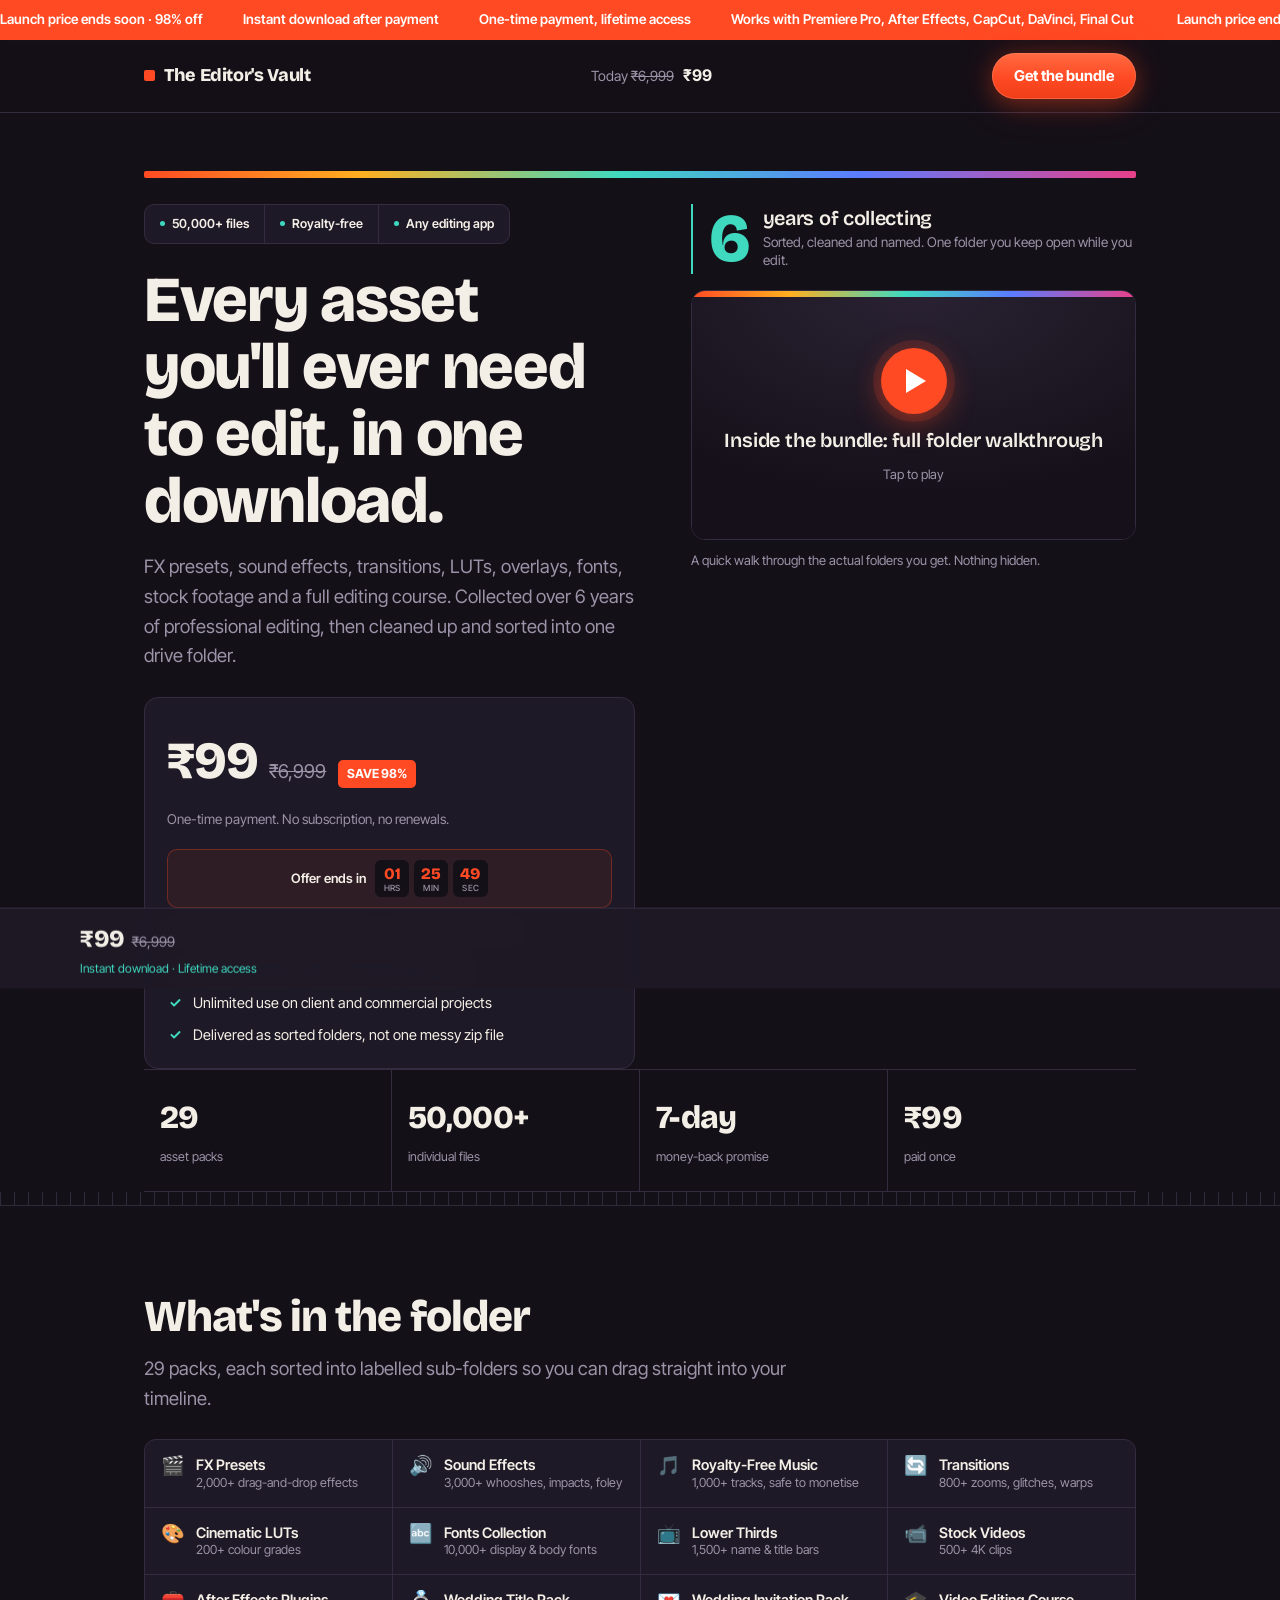
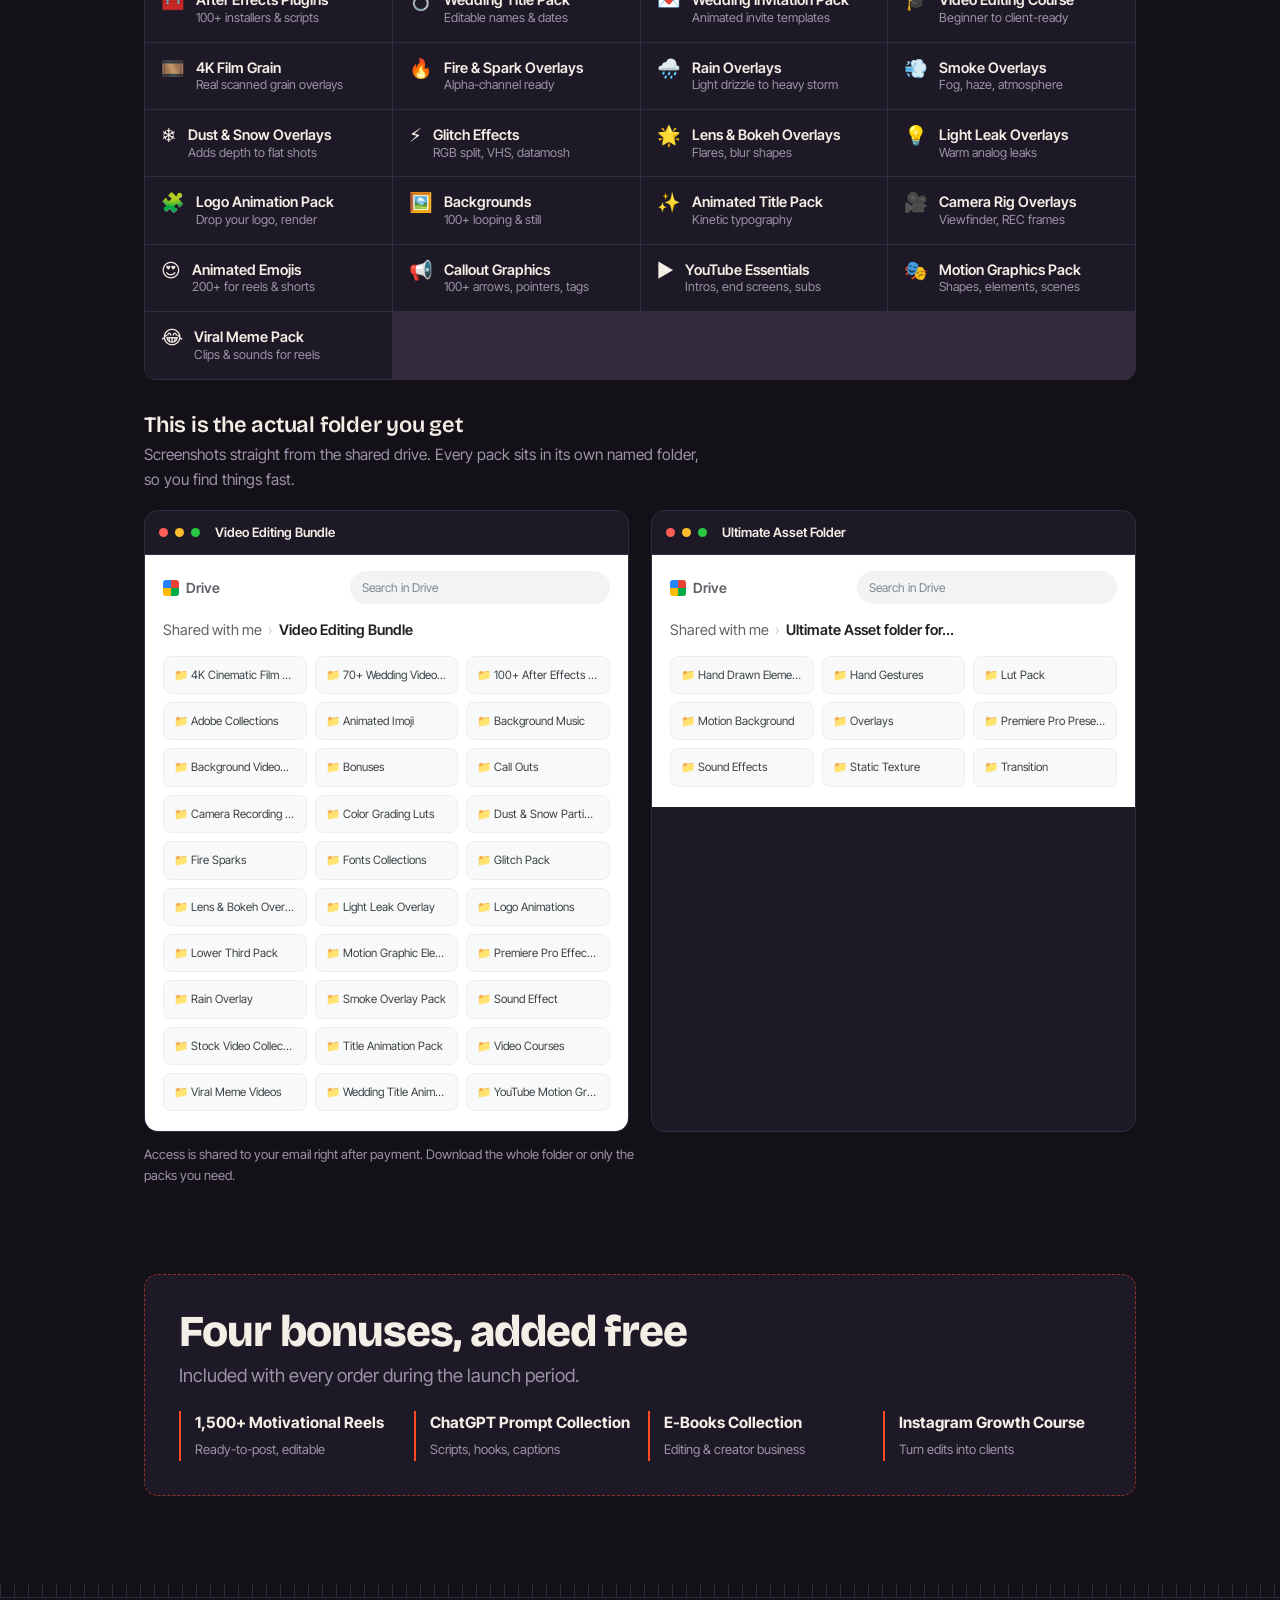
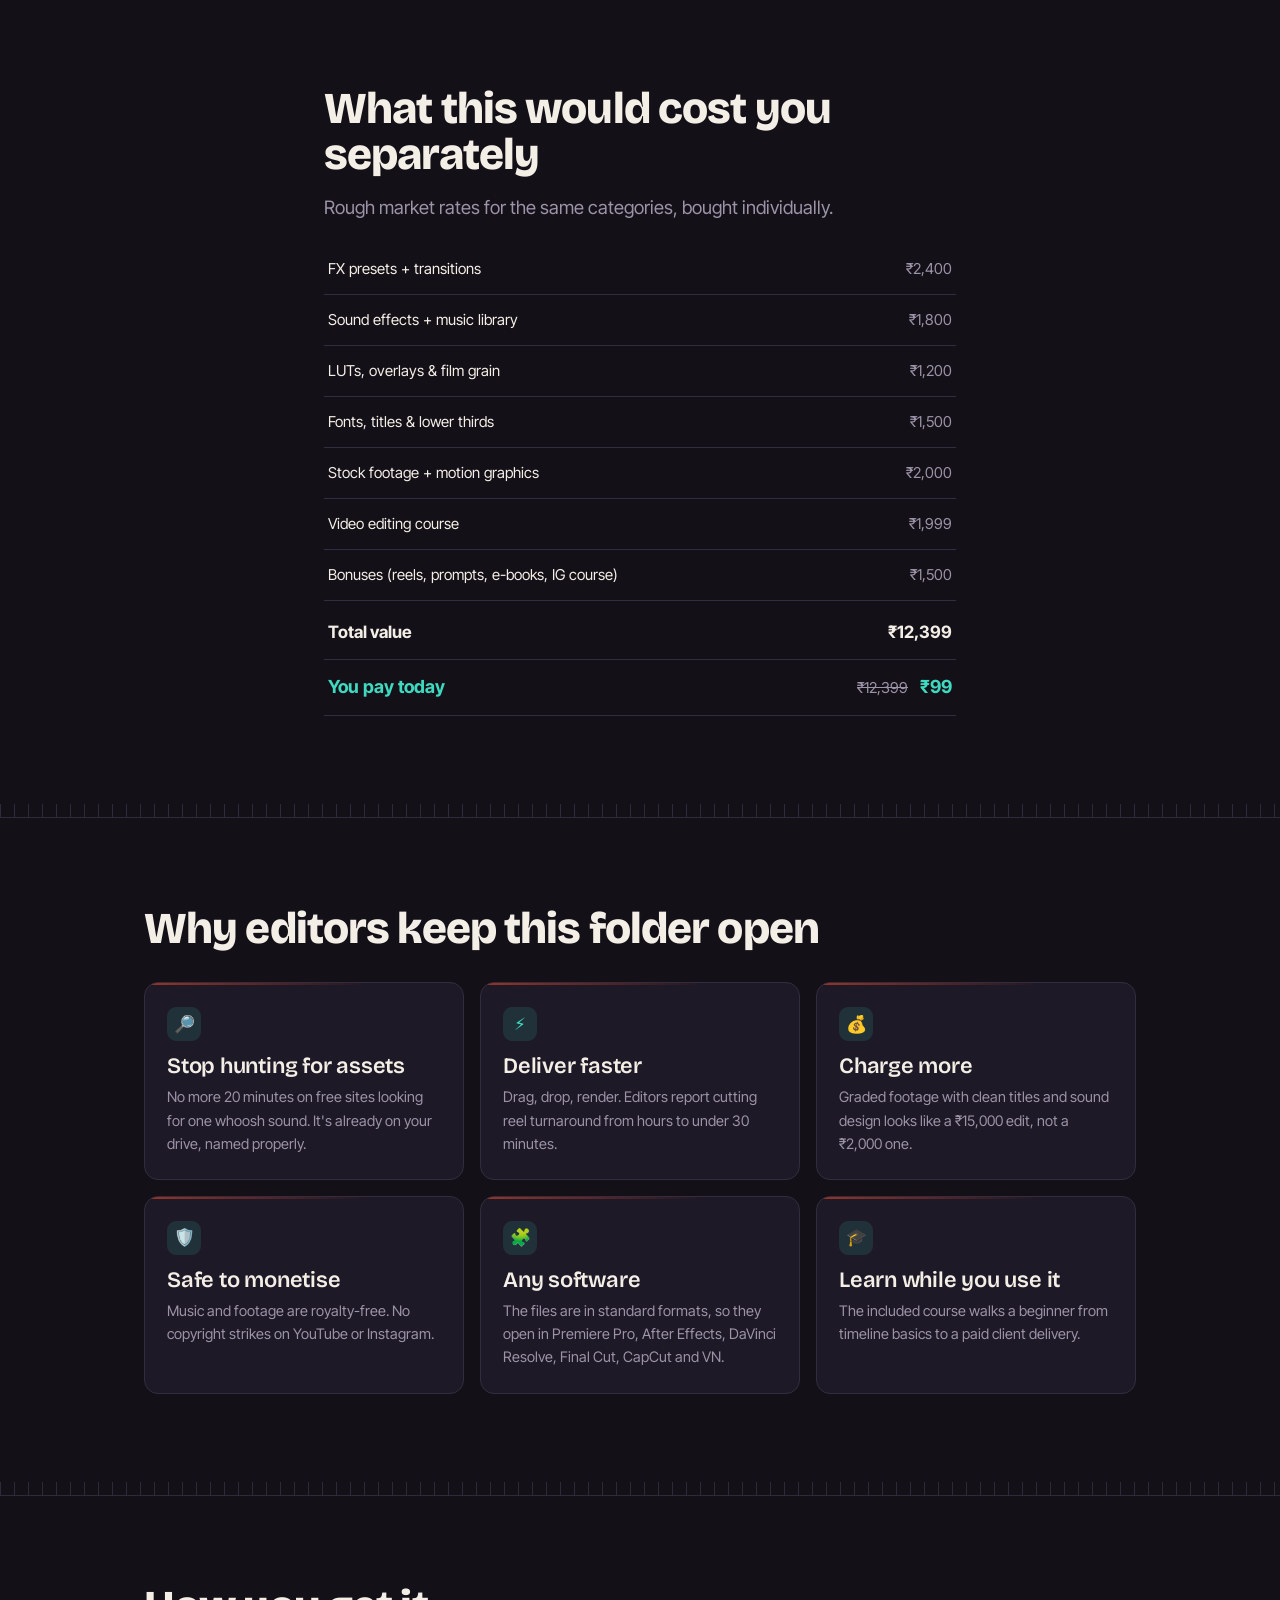
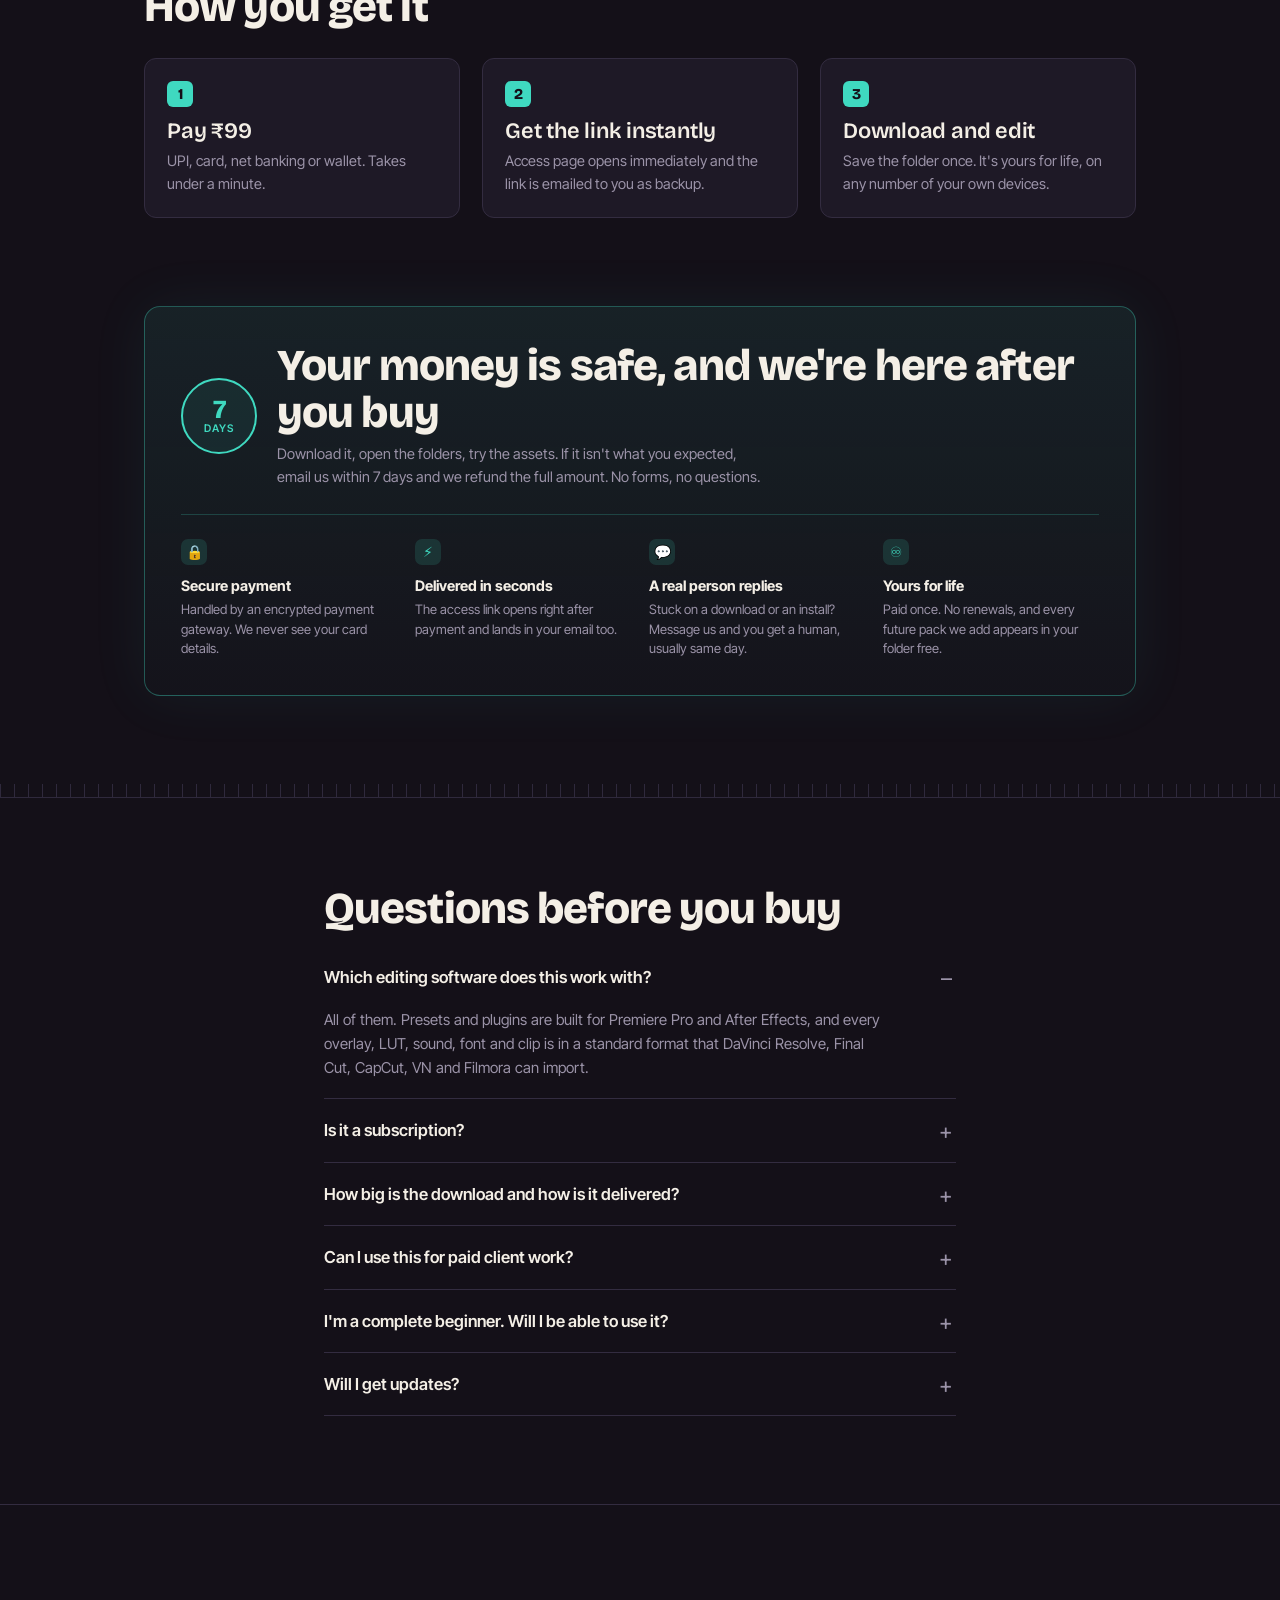
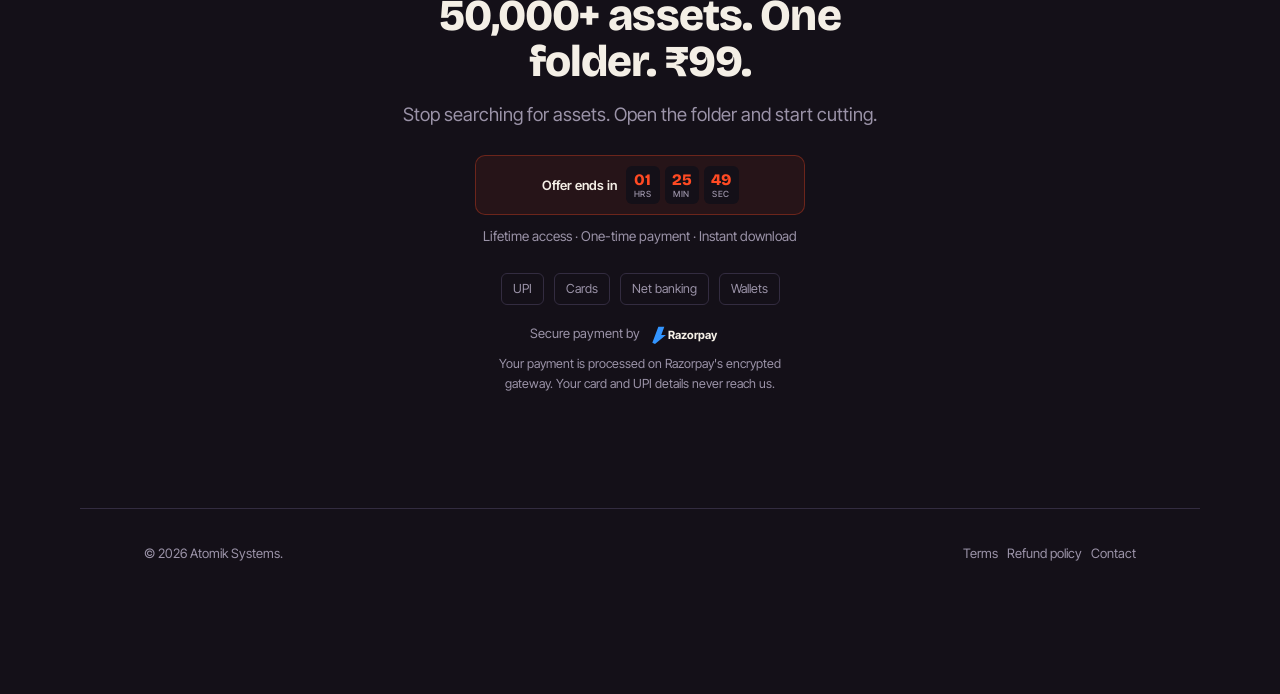
==== commit b05d5082: "Wire up Razorpay Payment Button for ₹99 checkout Replace placeholder #checkout anchors in the hero, " ====
--- a/index.html
+++ b/index.html
@@ -47,7 +47,7 @@
             <span class="price-off">SAVE 98%</span>
           </div>
           <p class="price-note">One-time payment. No subscription, no renewals.</p>
-          <a href="#checkout" class="btn">Get instant access →</a>
+          <form class="rzp-form"><script src="https://checkout.razorpay.com/v1/payment-button.js" data-payment_button_id="pl_TbvFVlayJX8p6w" async></script></form>
 
           <div class="count" data-count>
             <span class="lbl">Offer ends in</span>
@@ -280,7 +280,7 @@
   <div class="wrap">
     <h2>50,000+ assets. One folder. ₹99.</h2>
     <p class="lead">Stop searching for assets. Open the folder and start cutting.</p>
-    <a href="#checkout" class="btn" style="display:inline-flex">Get instant access →</a>
+    <form class="rzp-form" style="margin-inline:auto"><script src="https://checkout.razorpay.com/v1/payment-button.js" data-payment_button_id="pl_TbvFVlayJX8p6w" async></script></form>
     <div class="count" data-count style="max-width:330px;margin-left:auto;margin-right:auto">
       <span class="lbl">Offer ends in</span>
       <span class="clock"><span class="unit" data-h>00<i>HRS</i></span><span class="unit" data-m>00<i>MIN</i></span><span class="unit" data-s>00<i>SEC</i></span></span>
@@ -313,7 +313,7 @@
       <b>₹99</b><s>₹6,999</s>
       <span>Instant download · Lifetime access</span>
     </div>
-    <a href="#checkout" class="btn">Proceed to checkout</a>
+    <form class="rzp-form rzp-form-bar"><script src="https://checkout.razorpay.com/v1/payment-button.js" data-payment_button_id="pl_TbvFVlayJX8p6w" async></script></form>
   </div>
 </div>
 
--- a/style.css
+++ b/style.css
@@ -84,6 +84,8 @@
 .buybar .count .lbl{display:none}
 .buybar .count .unit{padding:2px 5px;min-width:28px;font-size:13px}
 :focus-visible{outline:2px solid var(--teal);outline-offset:3px}
+.rzp-form{width:100%;max-width:380px}
+.buybar .rzp-form-bar{max-width:230px;flex:0 0 auto}
 
 /* ---------- hero ---------- */
 .hero{padding-top:clamp(34px,6vw,58px)}
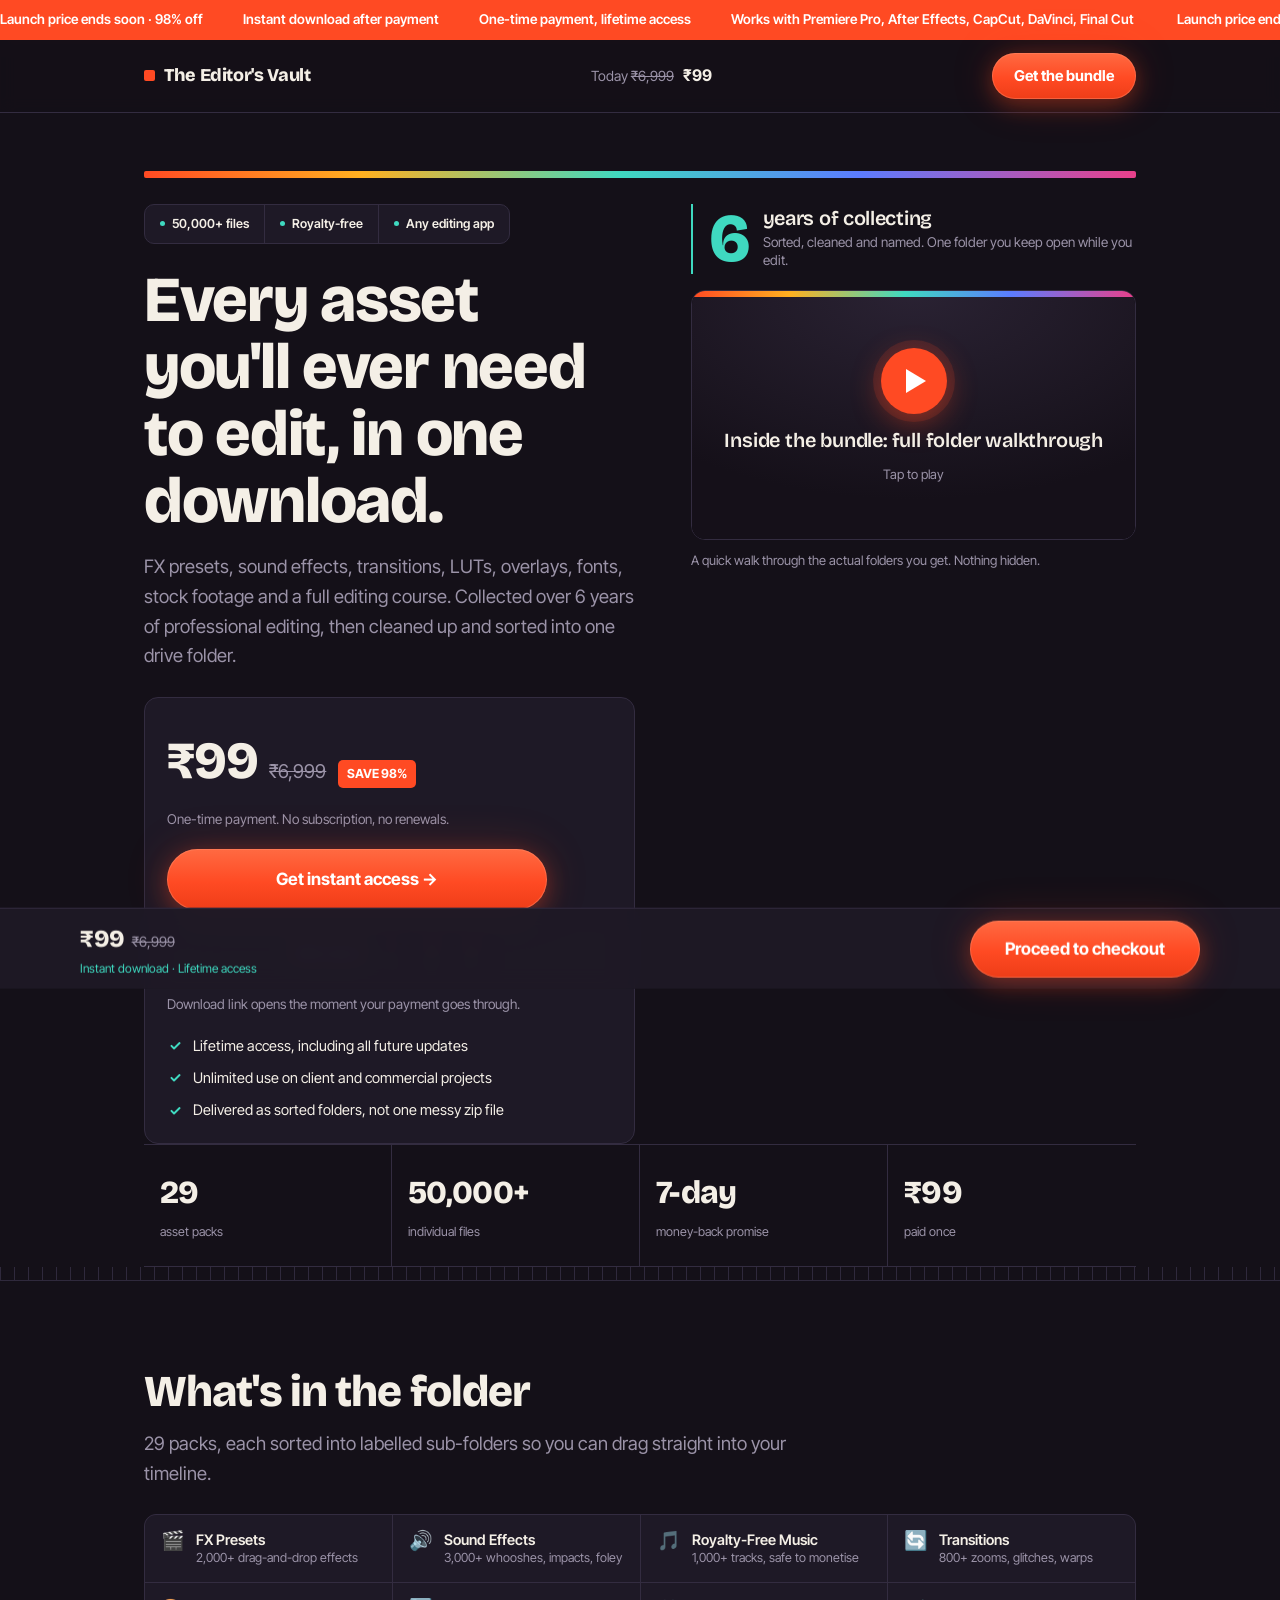
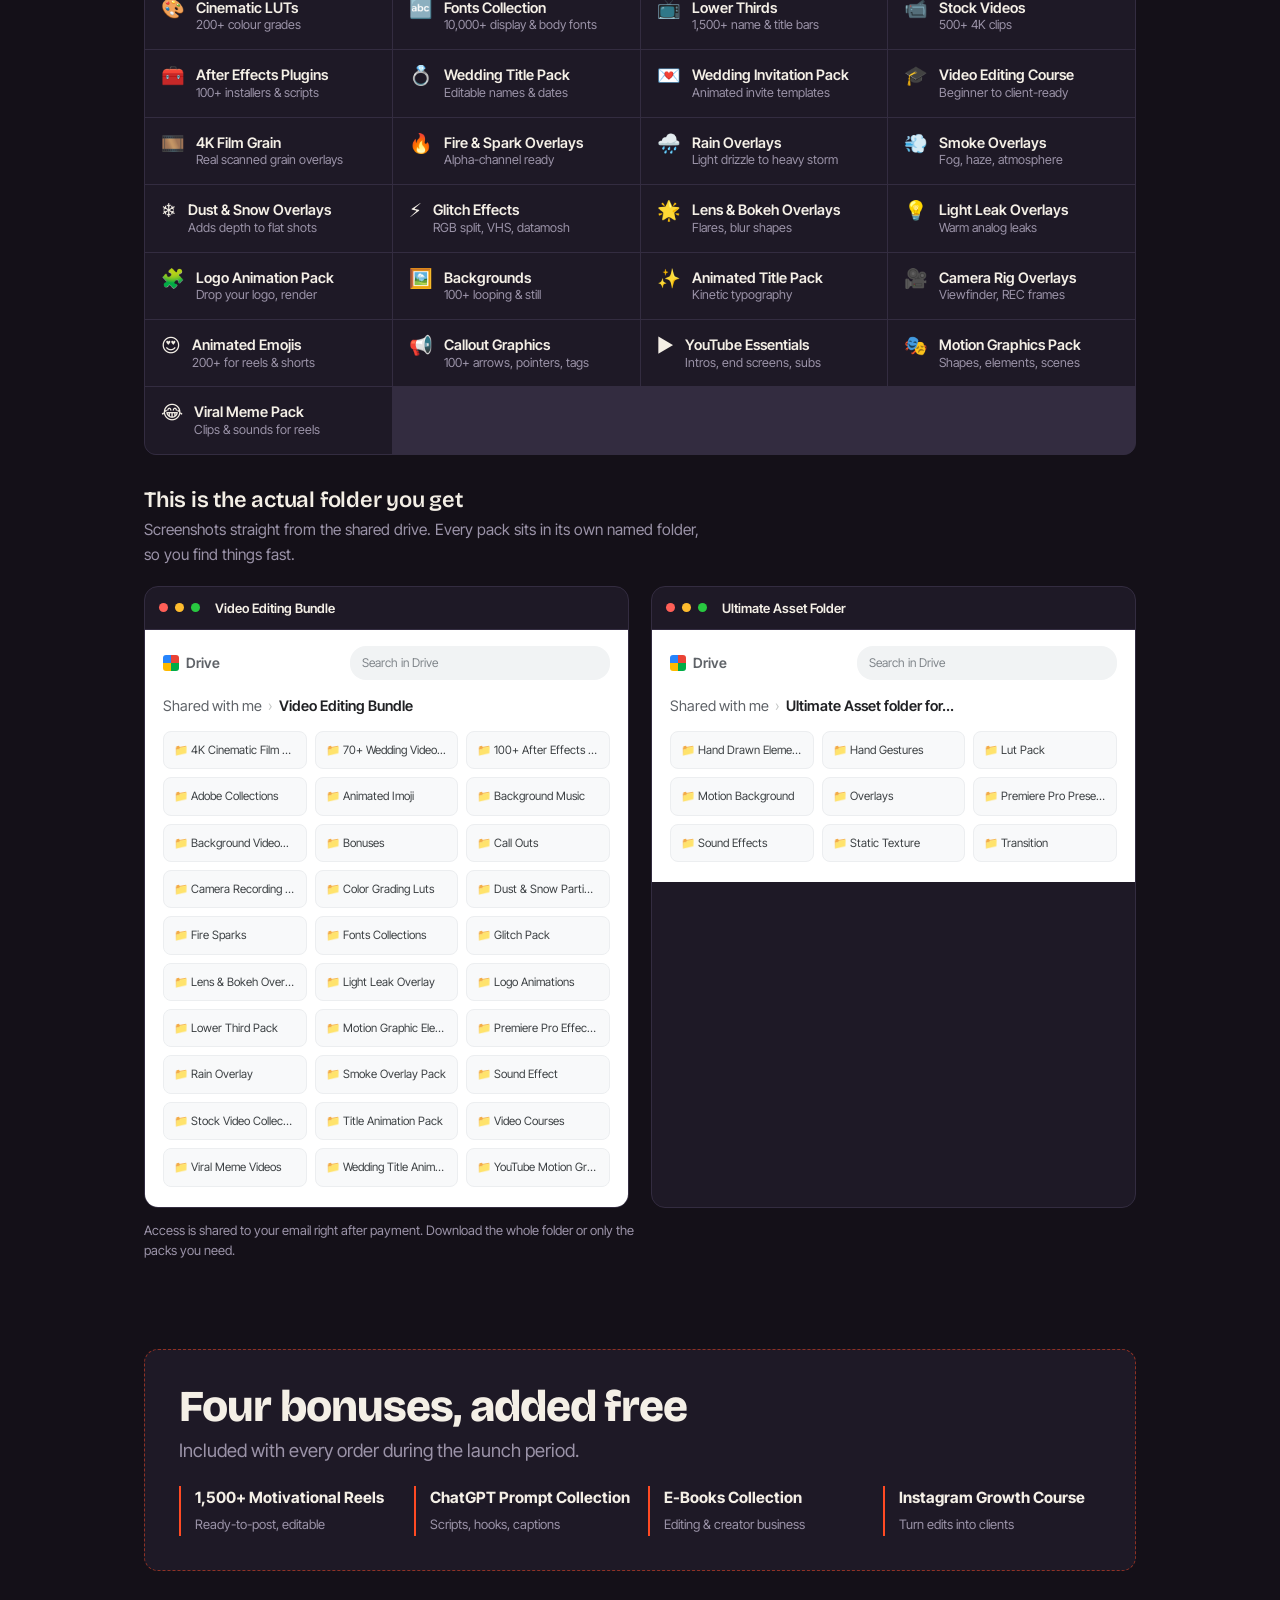
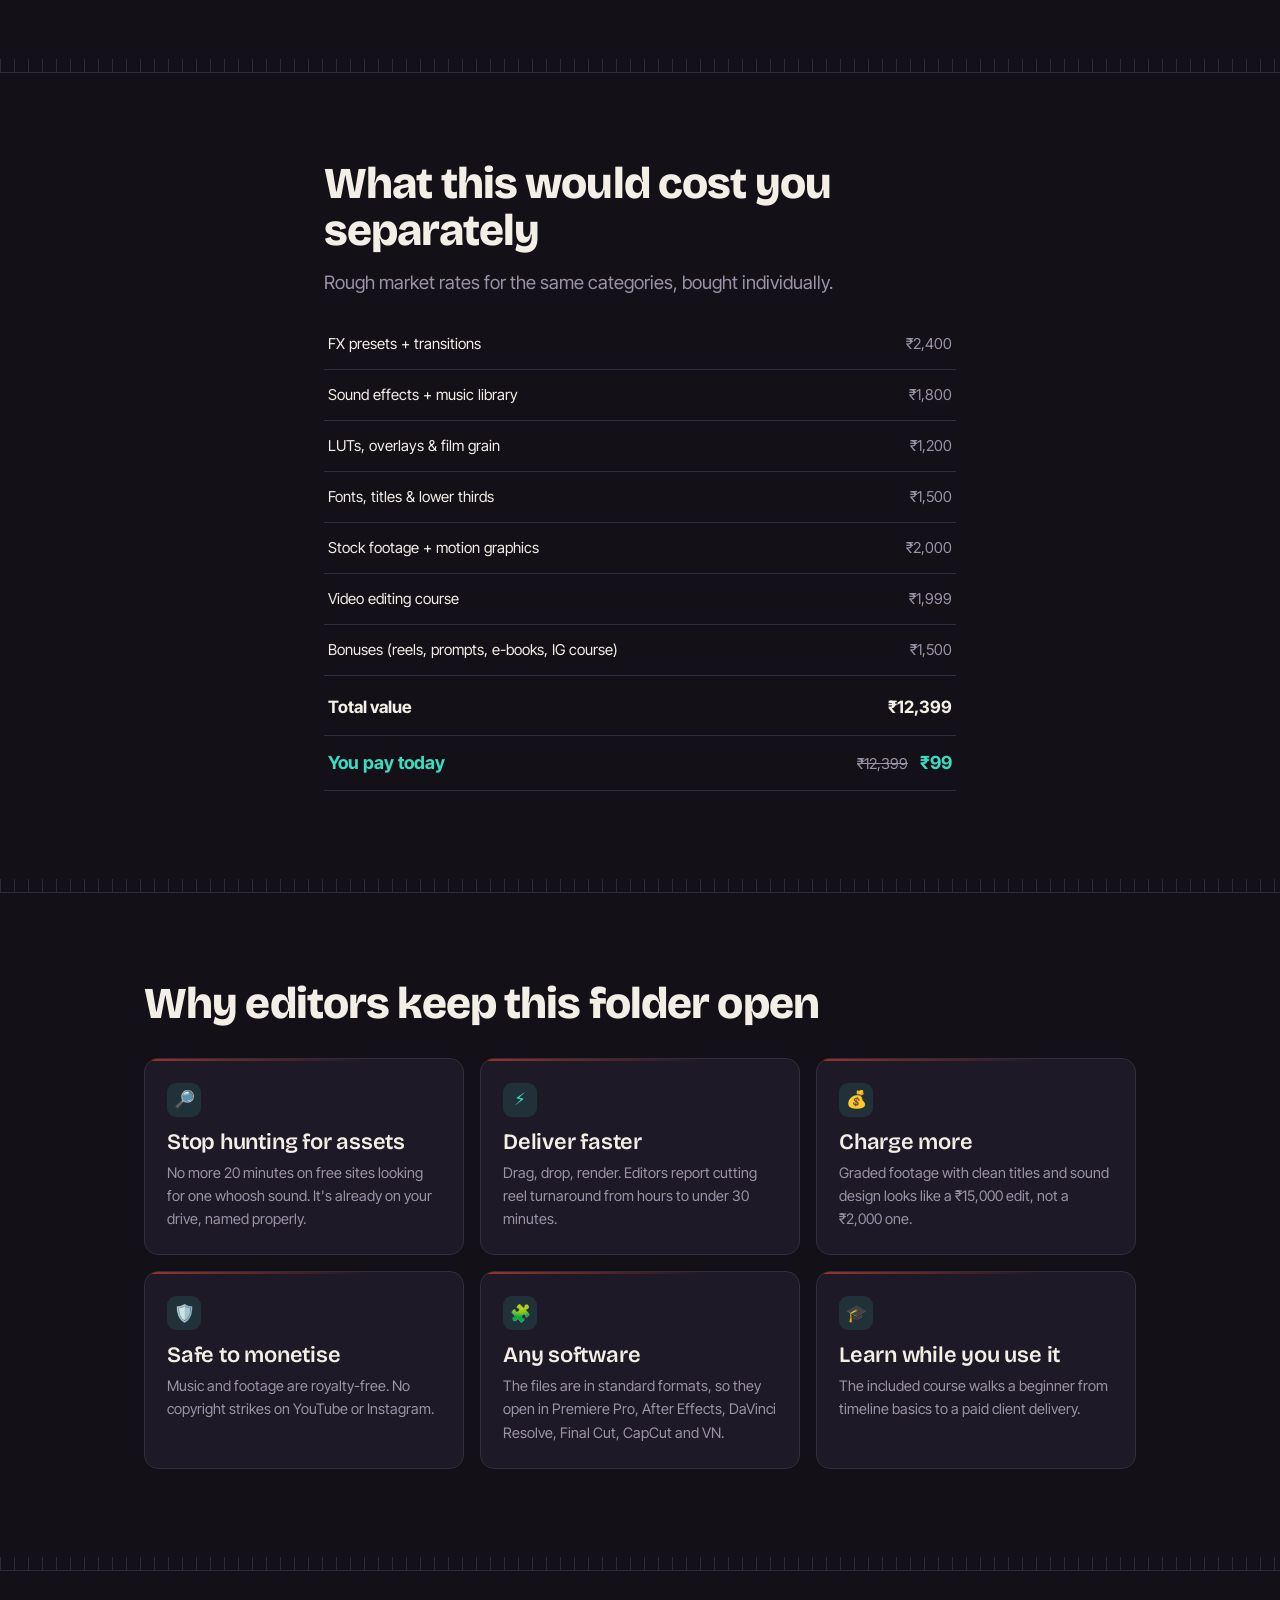
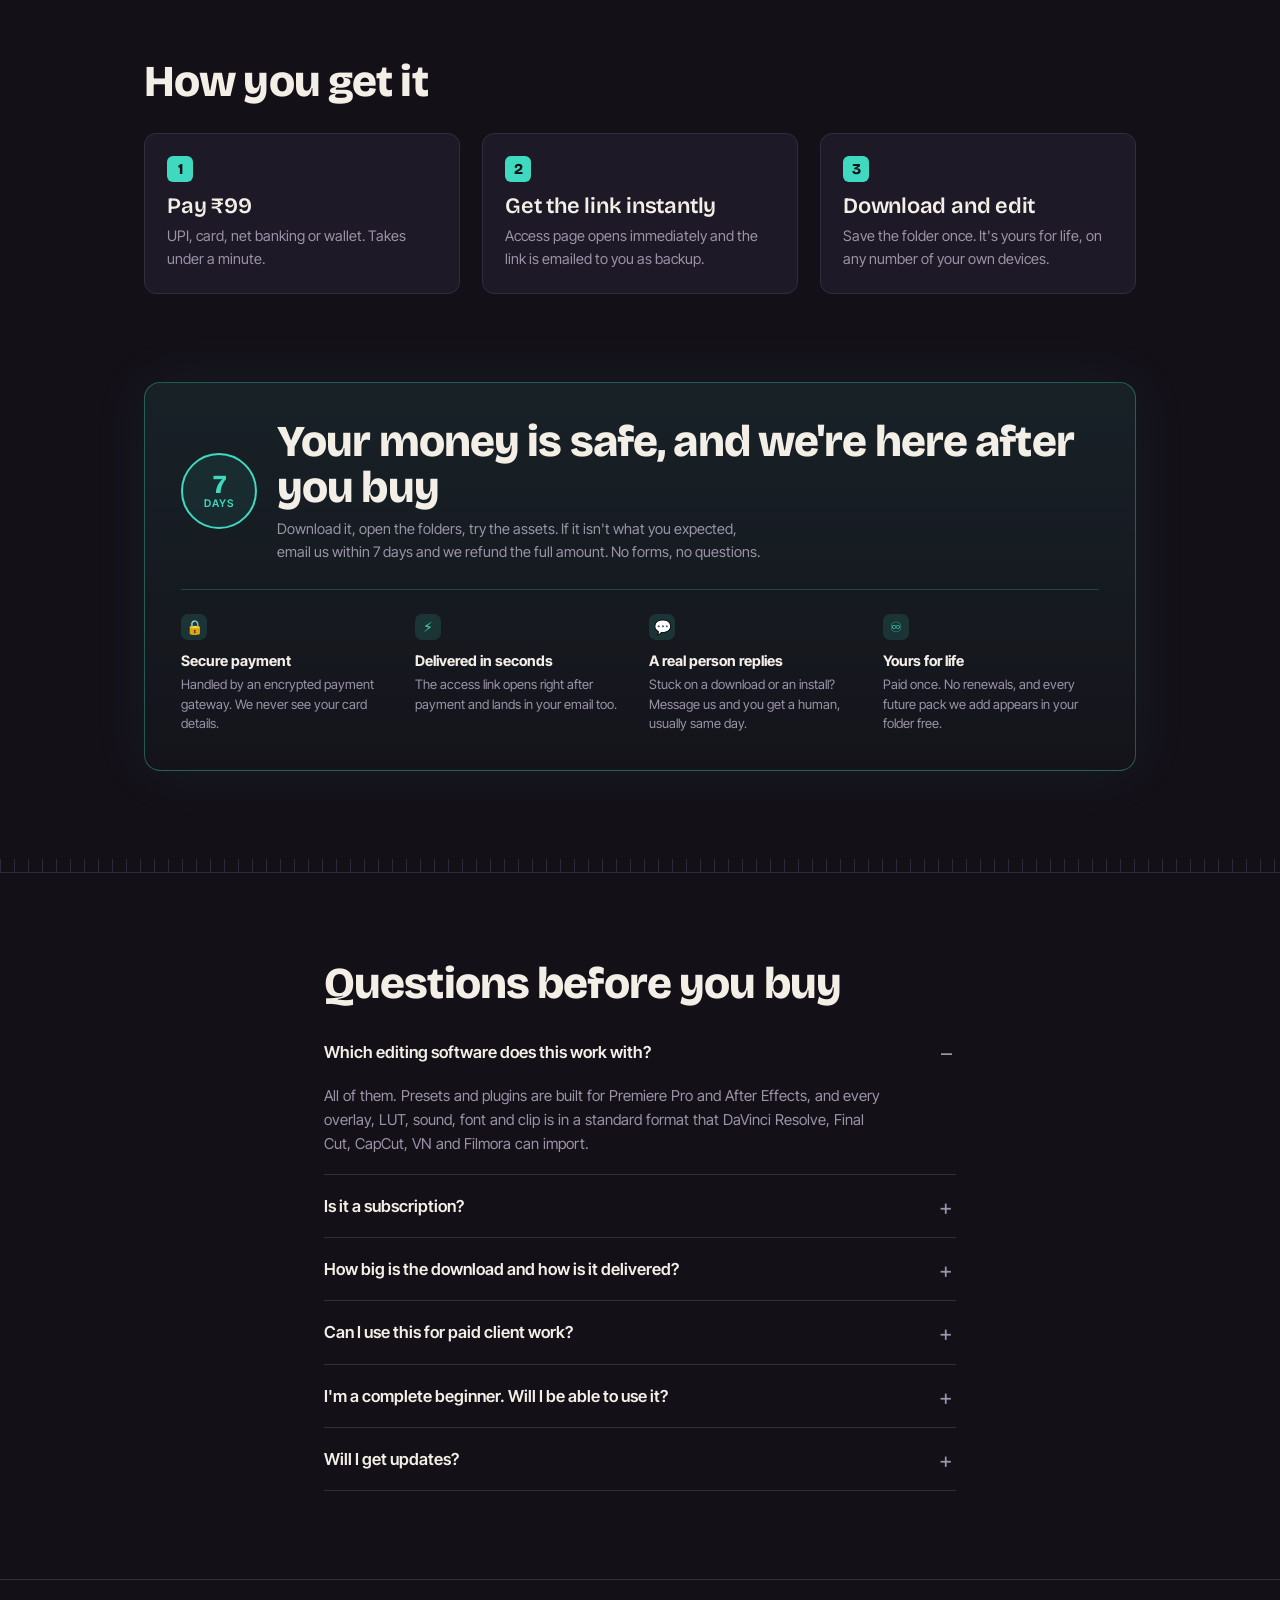
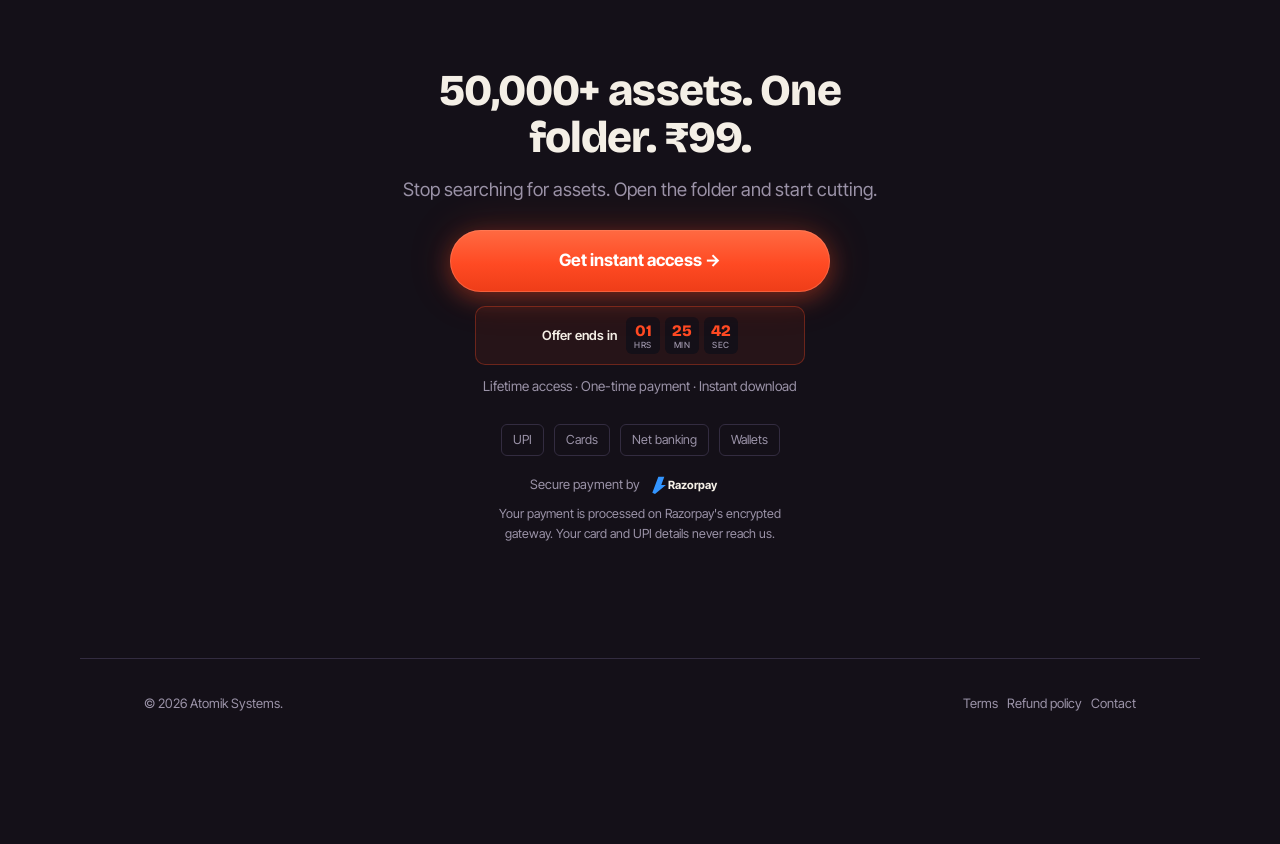
==== commit 433907f2: "Restore original CTA button styling, wire Razorpay behind it invisibly The visible "Get instant acce" ====
--- a/index.html
+++ b/index.html
@@ -47,7 +47,7 @@
             <span class="price-off">SAVE 98%</span>
           </div>
           <p class="price-note">One-time payment. No subscription, no renewals.</p>
-          <form class="rzp-form"><script src="https://checkout.razorpay.com/v1/payment-button.js" data-payment_button_id="pl_TbvFVlayJX8p6w" async></script></form>
+          <a href="#checkout" class="btn rzp-trigger">Get instant access →</a>
 
           <div class="count" data-count>
             <span class="lbl">Offer ends in</span>
@@ -280,7 +280,7 @@
   <div class="wrap">
     <h2>50,000+ assets. One folder. ₹99.</h2>
     <p class="lead">Stop searching for assets. Open the folder and start cutting.</p>
-    <form class="rzp-form" style="margin-inline:auto"><script src="https://checkout.razorpay.com/v1/payment-button.js" data-payment_button_id="pl_TbvFVlayJX8p6w" async></script></form>
+    <a href="#checkout" class="btn rzp-trigger" style="display:inline-flex">Get instant access →</a>
     <div class="count" data-count style="max-width:330px;margin-left:auto;margin-right:auto">
       <span class="lbl">Offer ends in</span>
       <span class="clock"><span class="unit" data-h>00<i>HRS</i></span><span class="unit" data-m>00<i>MIN</i></span><span class="unit" data-s>00<i>SEC</i></span></span>
@@ -313,9 +313,11 @@
       <b>₹99</b><s>₹6,999</s>
       <span>Instant download · Lifetime access</span>
     </div>
-    <form class="rzp-form rzp-form-bar"><script src="https://checkout.razorpay.com/v1/payment-button.js" data-payment_button_id="pl_TbvFVlayJX8p6w" async></script></form>
+    <a href="#checkout" class="btn rzp-trigger">Proceed to checkout</a>
   </div>
 </div>
+
+<form class="rzp-hidden" id="rzpHidden" aria-hidden="true"><script src="https://checkout.razorpay.com/v1/payment-button.js" data-payment_button_id="pl_TbvFVlayJX8p6w" async></script></form>
 
 <script src="script.js"></script>
 </body>
--- a/style.css
+++ b/style.css
@@ -84,8 +84,7 @@
 .buybar .count .lbl{display:none}
 .buybar .count .unit{padding:2px 5px;min-width:28px;font-size:13px}
 :focus-visible{outline:2px solid var(--teal);outline-offset:3px}
-.rzp-form{width:100%;max-width:380px}
-.buybar .rzp-form-bar{max-width:230px;flex:0 0 auto}
+.rzp-hidden{position:fixed;left:-9999px;top:0;width:1px;height:1px;overflow:hidden}
 
 /* ---------- hero ---------- */
 .hero{padding-top:clamp(34px,6vw,58px)}
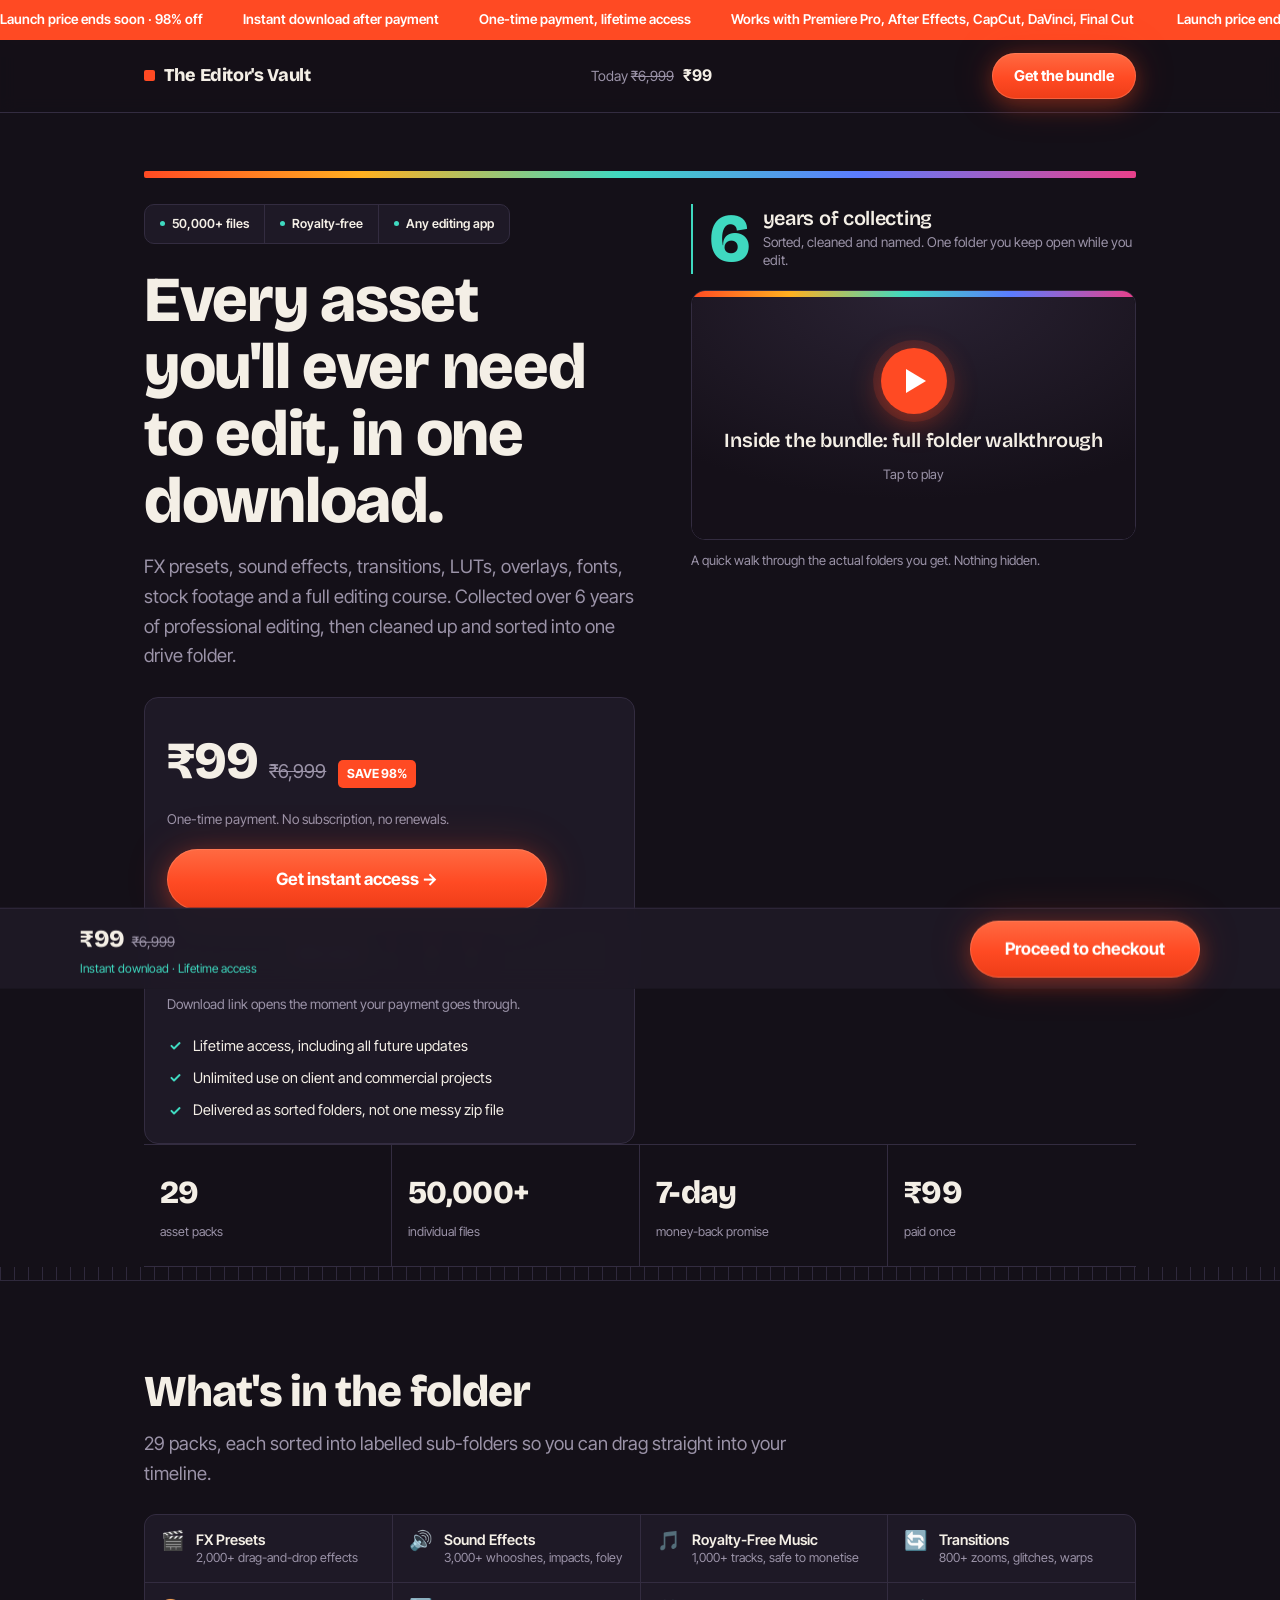
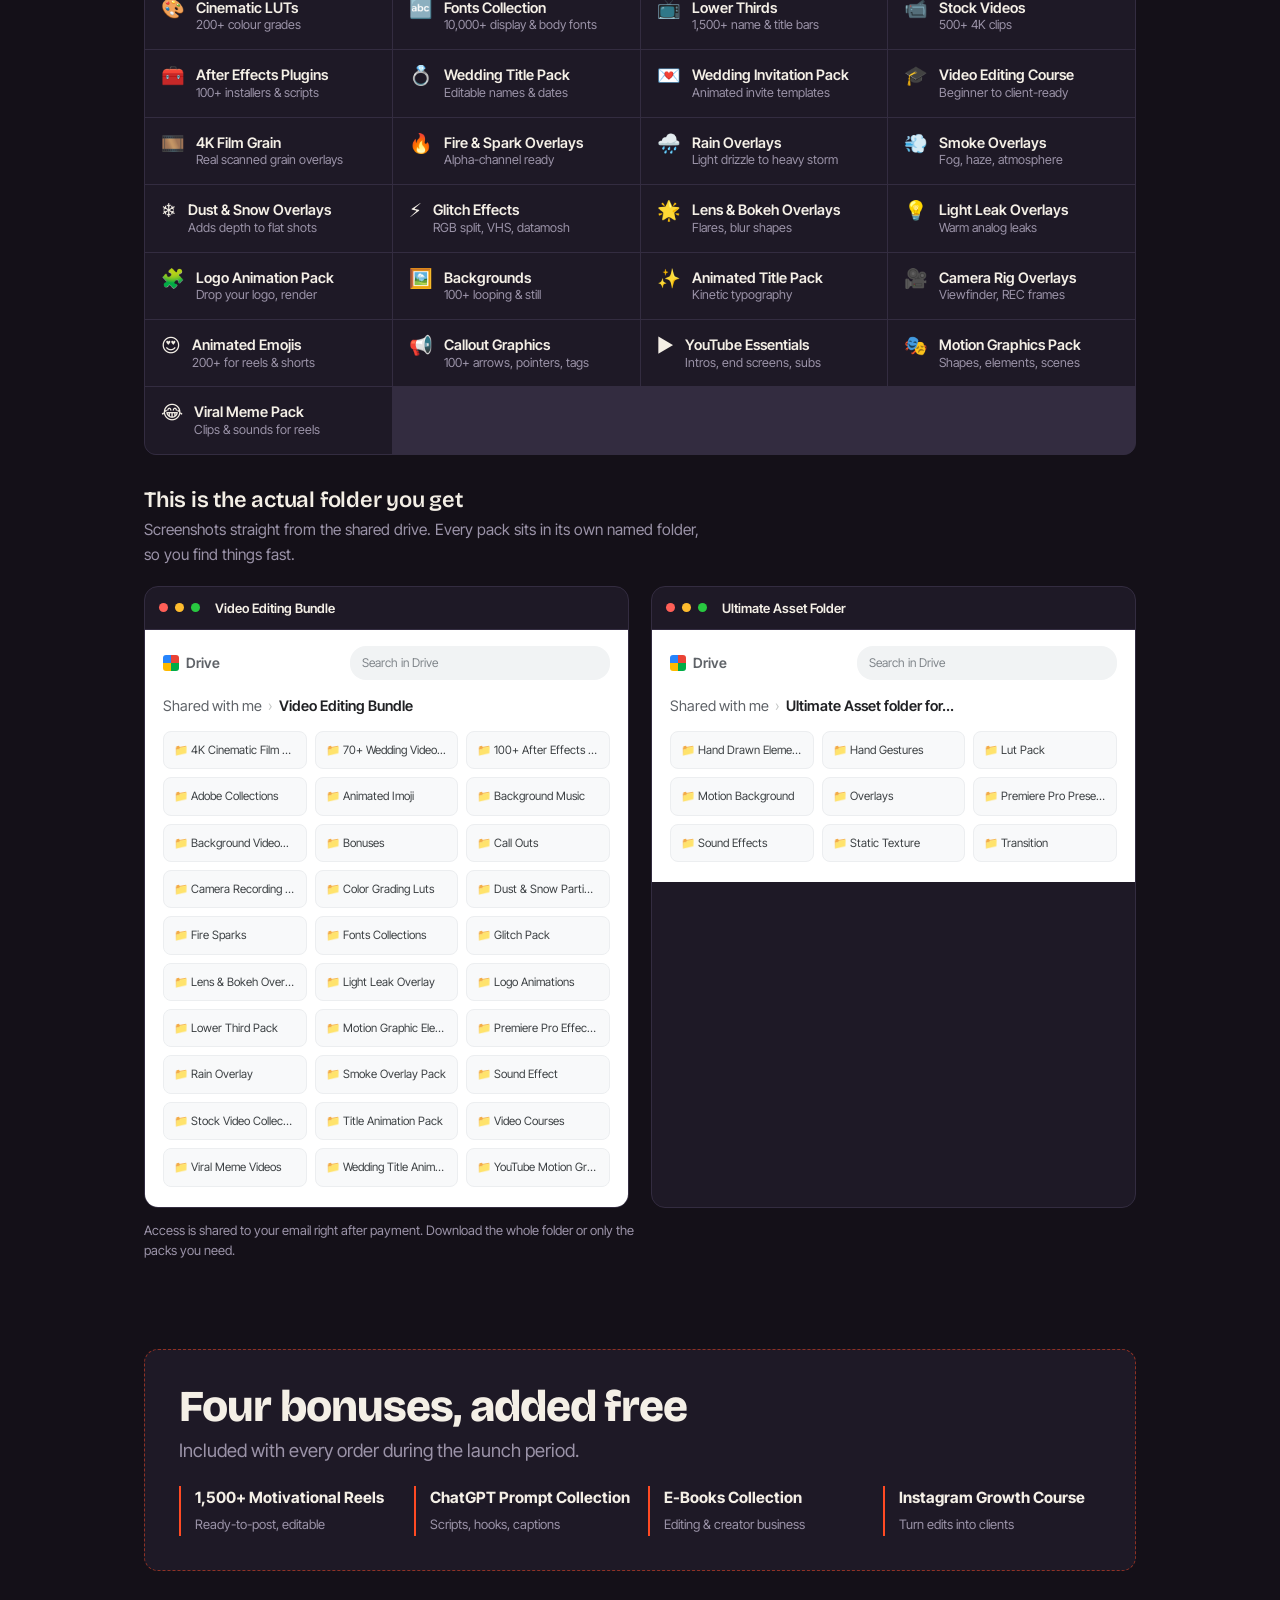
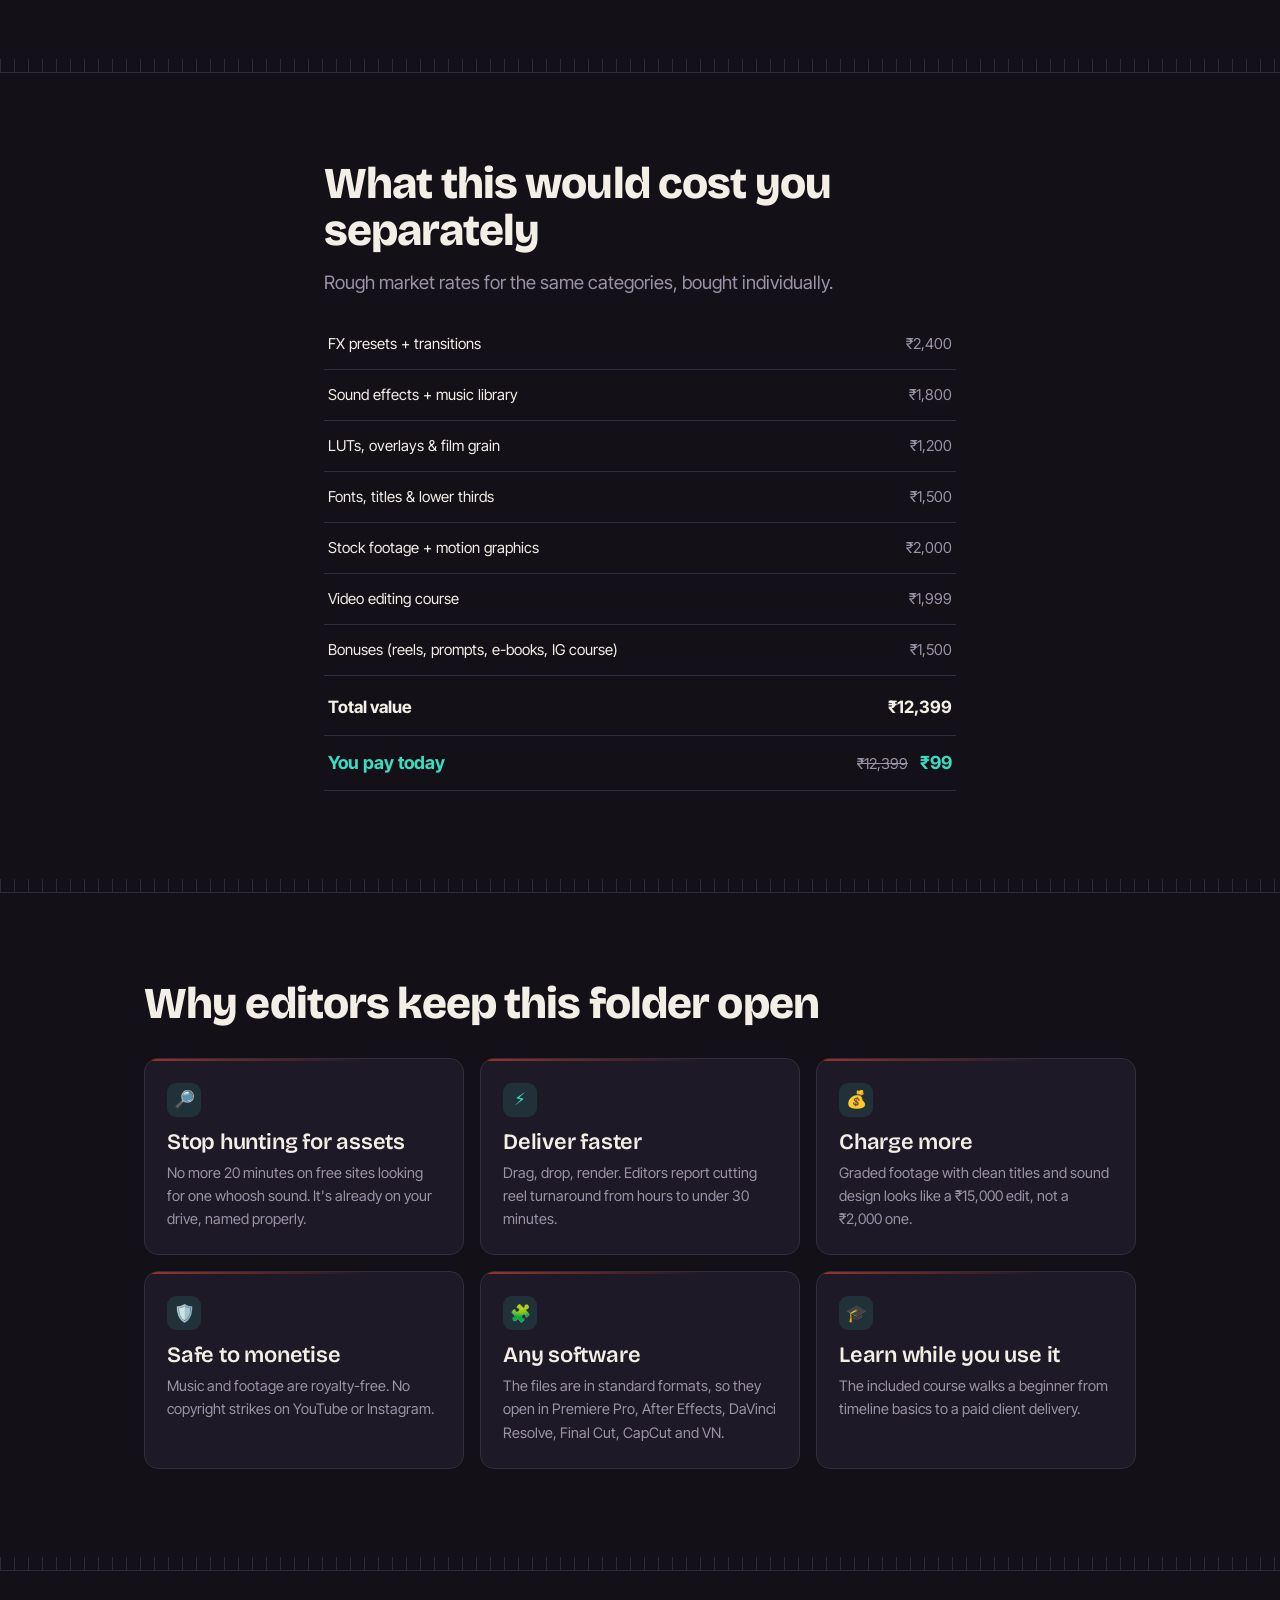
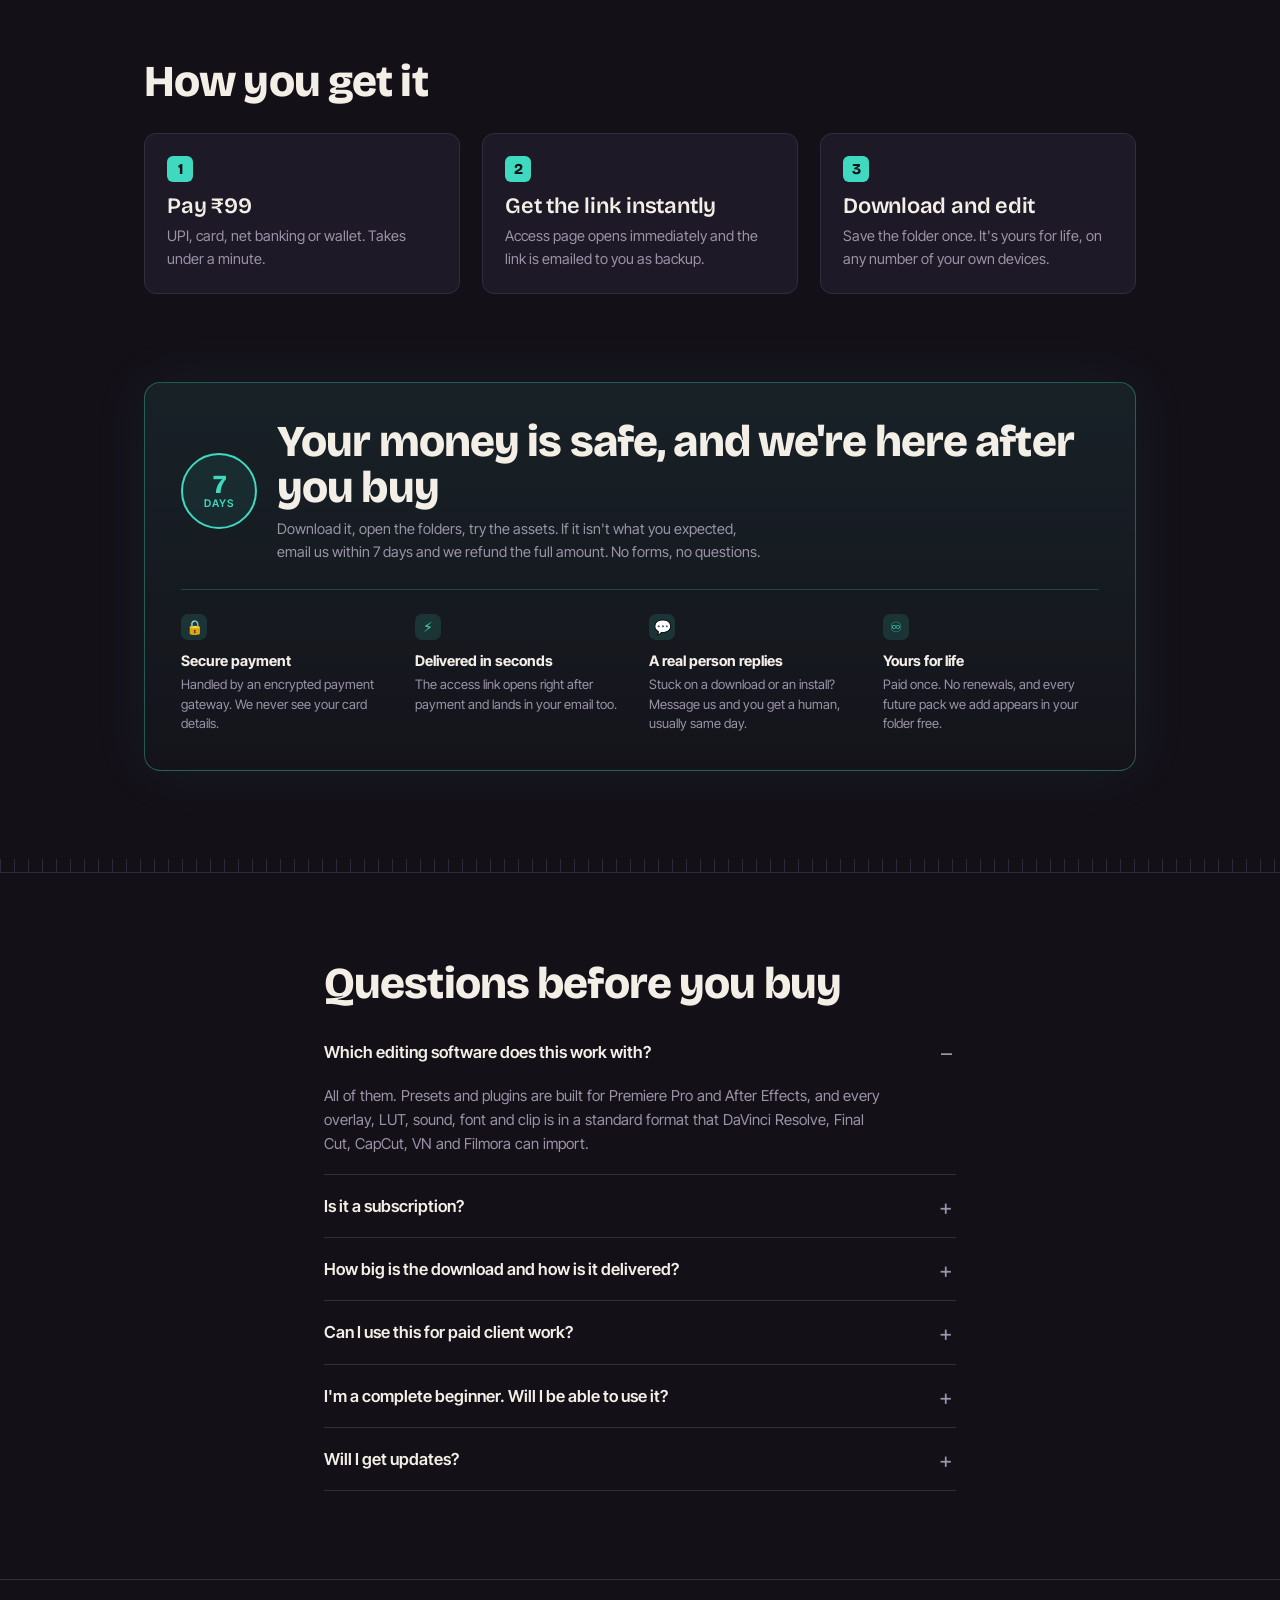
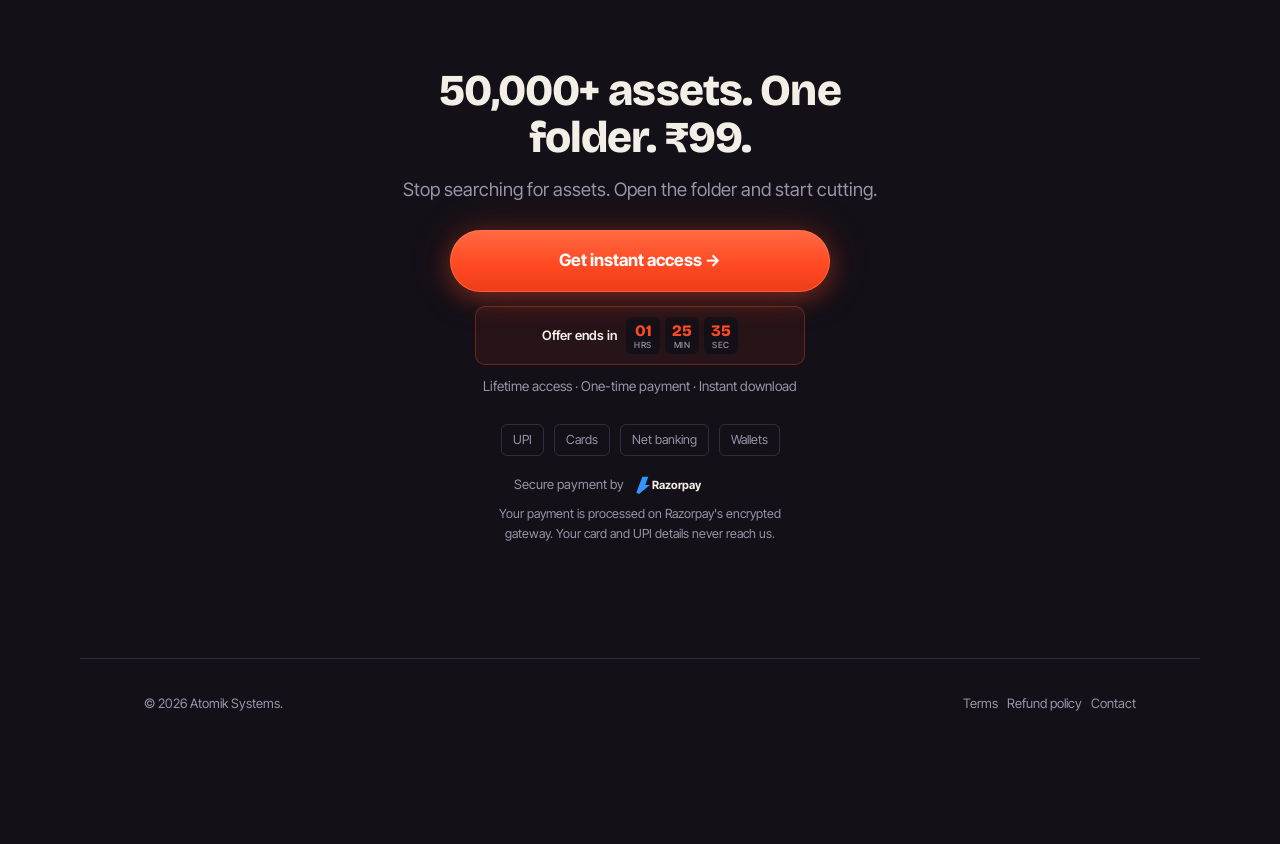
==== commit f6f9e5c6: "Harden Razorpay footer badge against unstyled rendering Add explicit width/height/preserveAspectRati" ====
--- a/index.html
+++ b/index.html
@@ -291,9 +291,9 @@
     </div>
     <div class="rzp">
       <span>Secure payment by</span>
-      <svg class="rzp-logo" viewBox="0 0 150 30" role="img" aria-label="Razorpay">
+      <svg class="rzp-logo" width="132" height="26" viewBox="0 0 150 30" preserveAspectRatio="xMinYMid meet" role="img" aria-label="Razorpay">
         <path d="M2 28L11 4h9l-4.6 12.6h7L6 30z" fill="#3395FF"/>
-        <text x="26" y="22" font-family="Inter Tight, sans-serif" font-weight="700" font-size="17" fill="var(--cream)">Razorpay</text>
+        <text x="26" y="22" font-family="Inter Tight, sans-serif" font-weight="700" font-size="17" fill="#F4EFE6">Razorpay</text>
       </svg>
     </div>
     <p class="rzp-note">Your payment is processed on Razorpay's encrypted gateway. Your card and UPI details never reach us.</p>
--- a/style.css
+++ b/style.css
@@ -262,7 +262,7 @@
 .pay-row span{border:1px solid var(--line);padding:5px 11px;border-radius:6px}
 .rzp{display:flex;align-items:center;justify-content:center;gap:11px;margin-top:18px;
   font-size:13px;color:var(--muted)}
-.rzp-logo{height:20px;width:auto}
+.rzp-logo{height:20px;width:132px;max-width:132px;flex:0 0 auto;display:block}
 .rzp-note{font-size:12.5px;color:var(--muted);max-width:46ch;margin:10px auto 0;text-align:center}
 
 footer .wrap{padding-top:34px;padding-bottom:34px;border-top:1px solid var(--line);
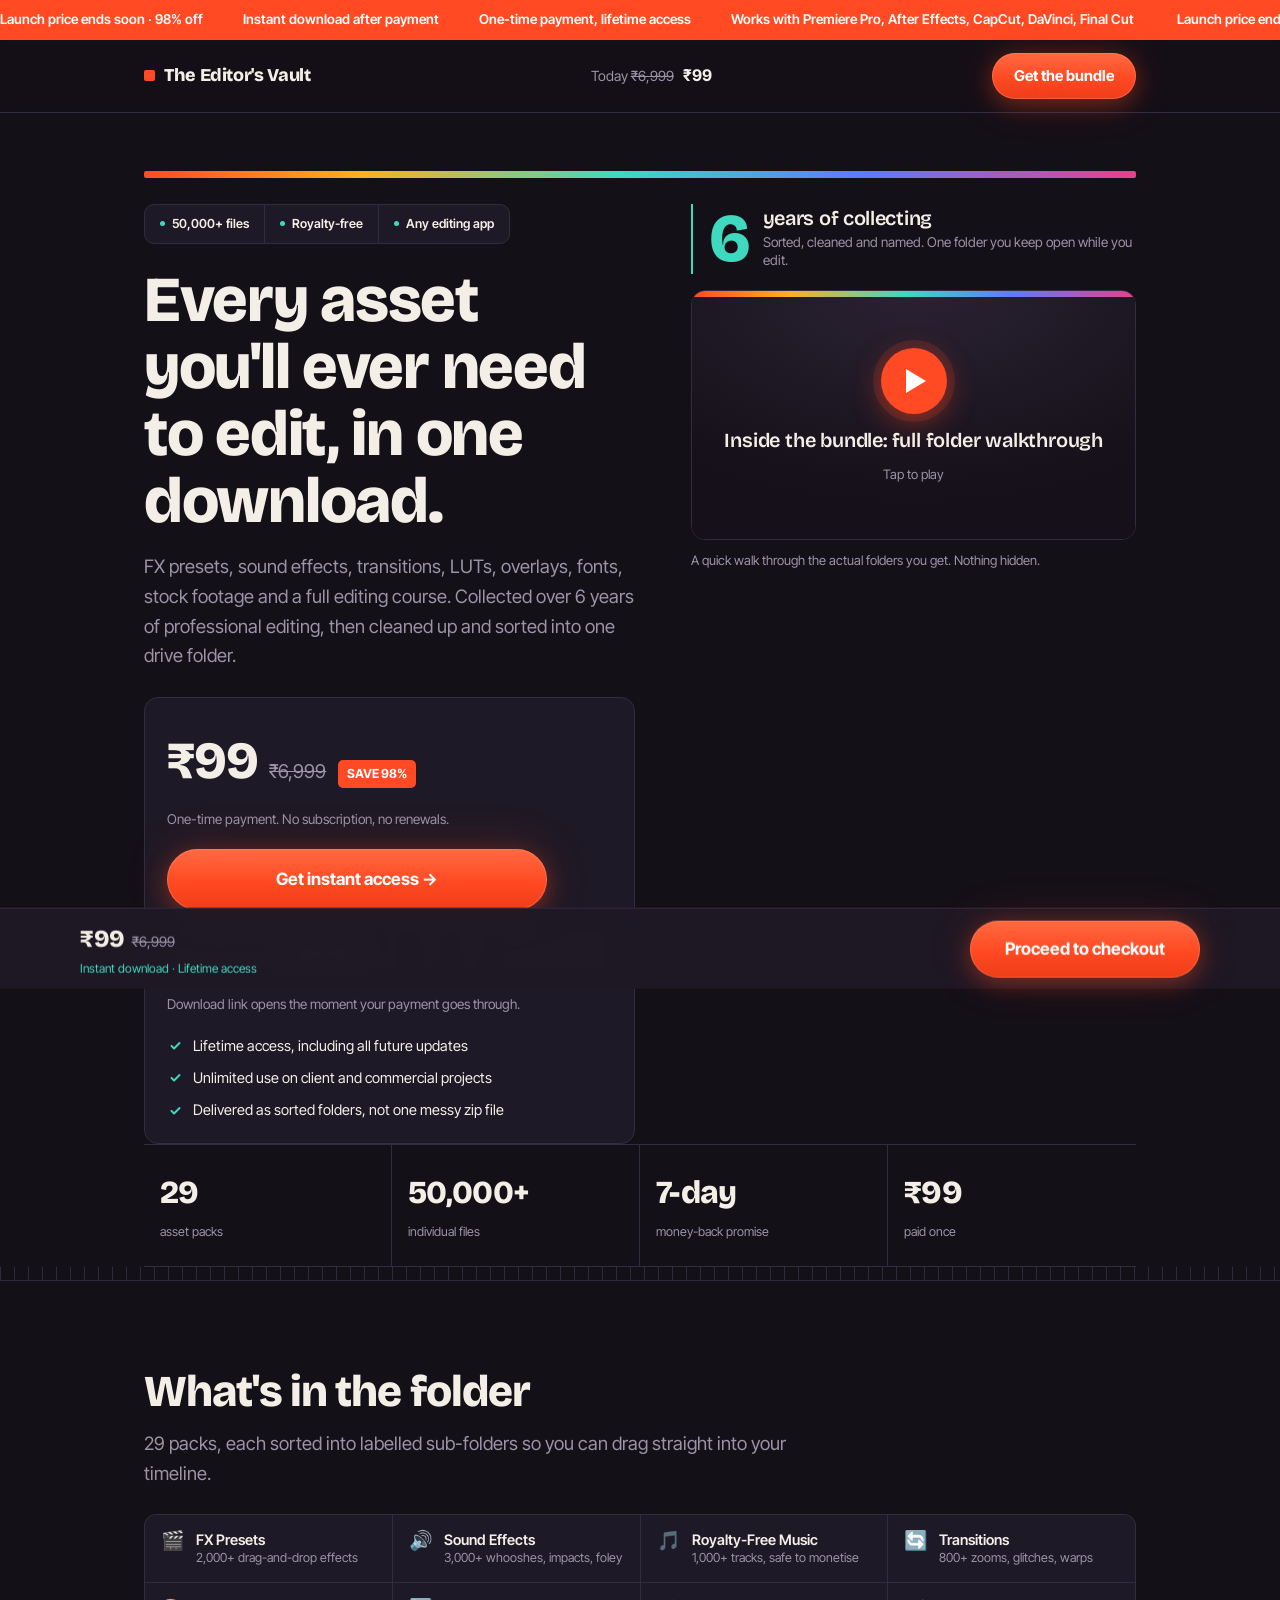
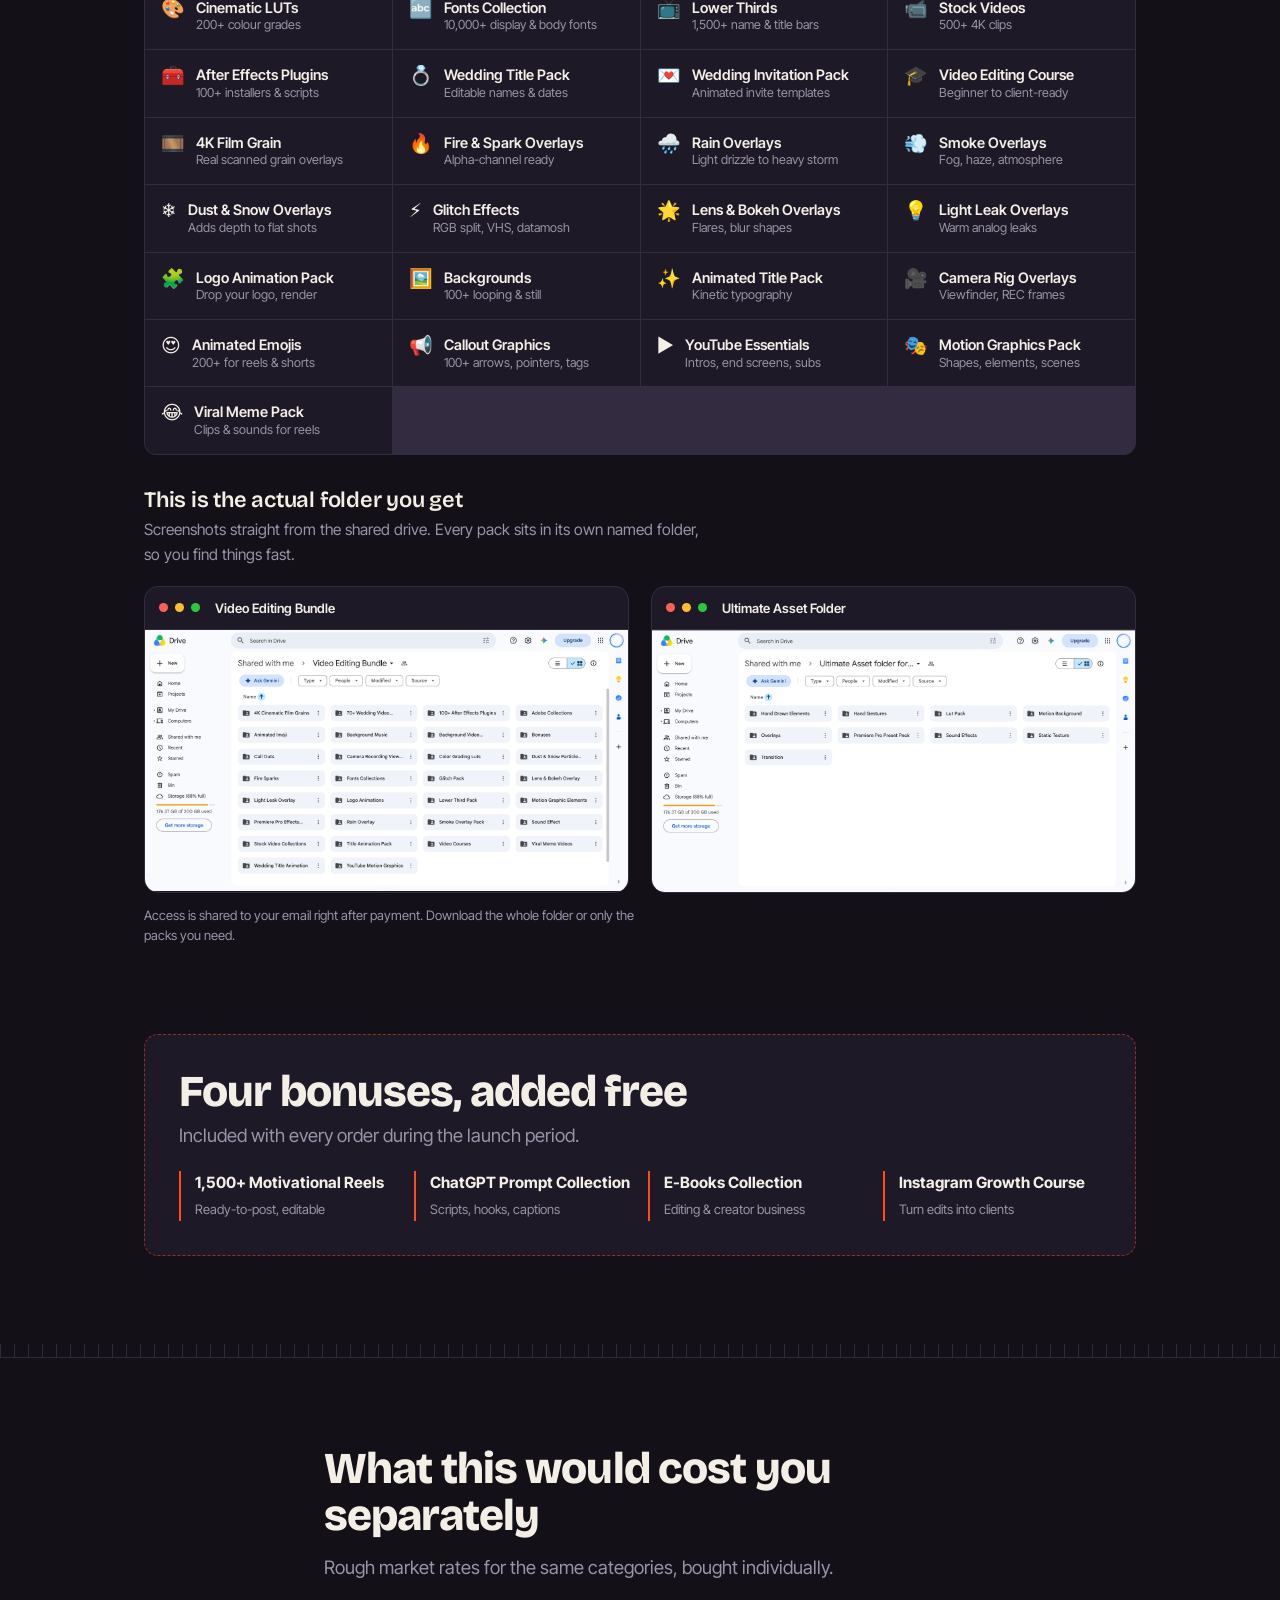
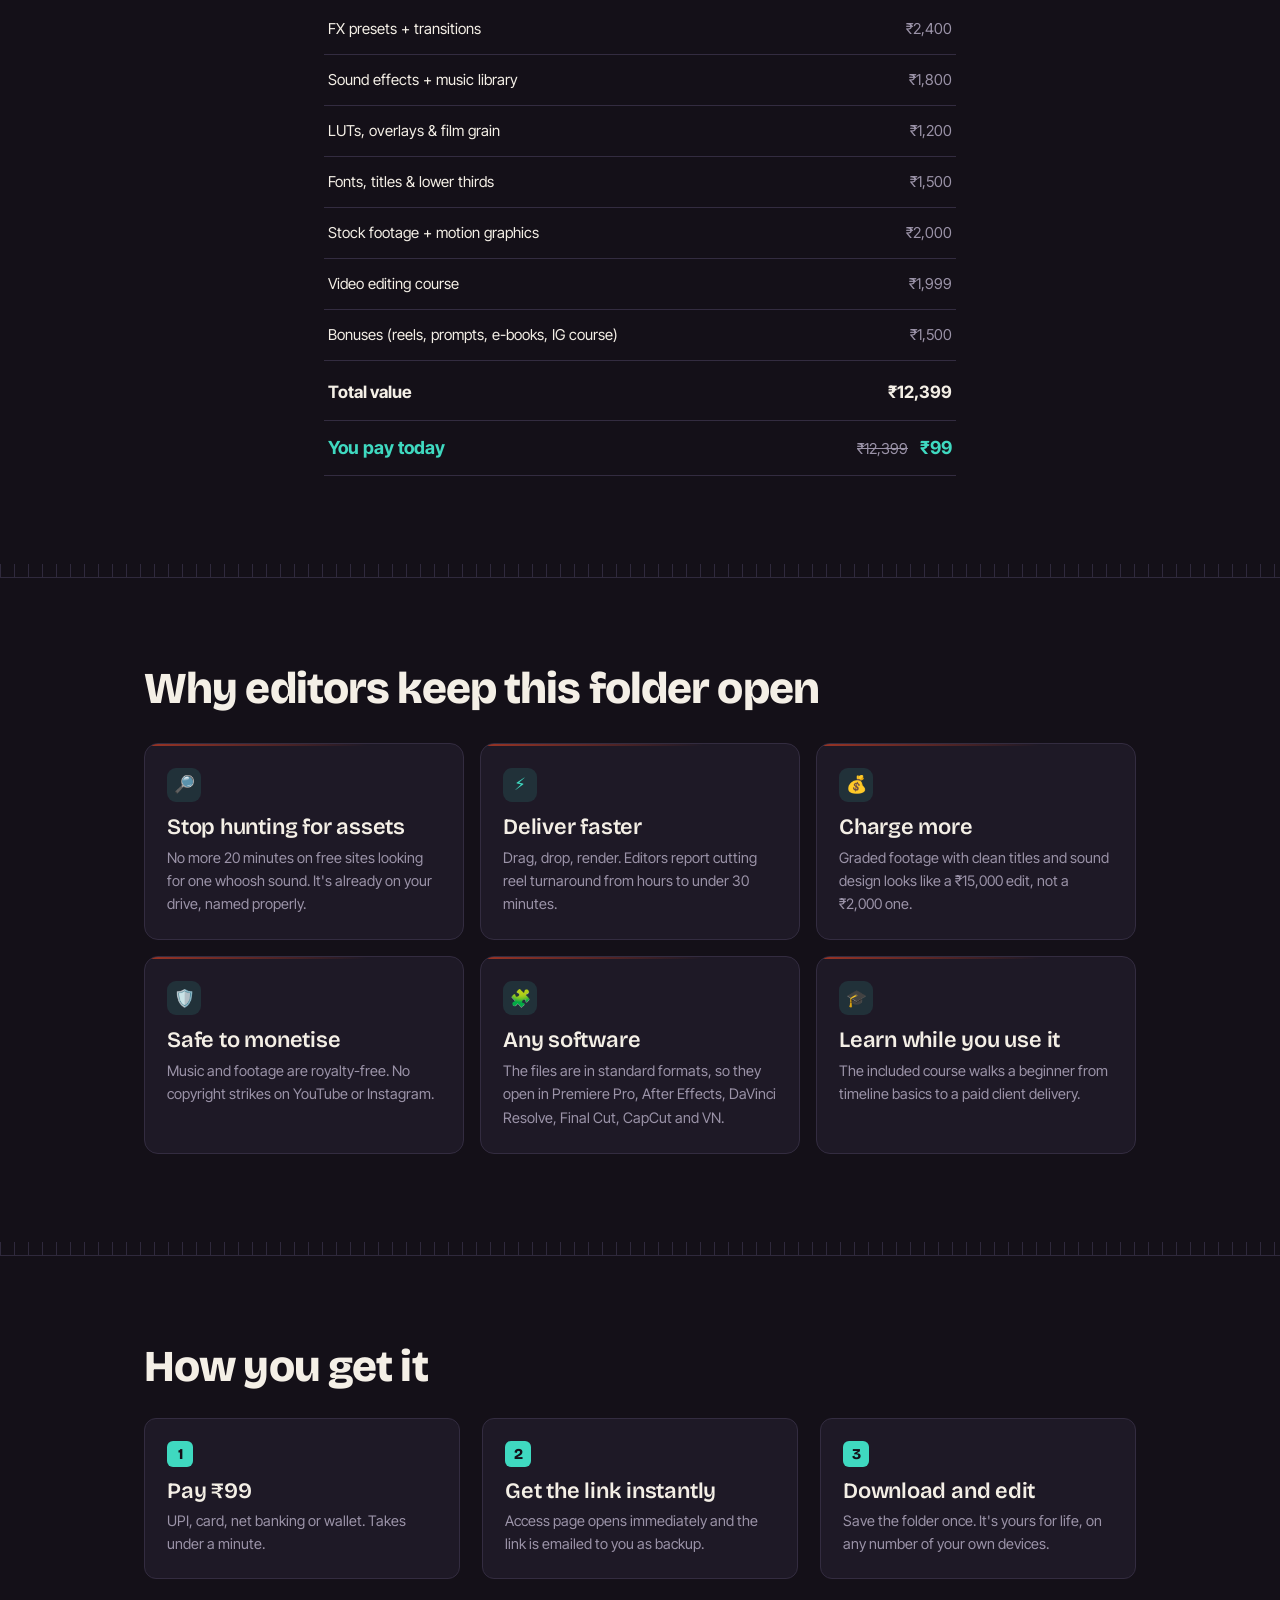
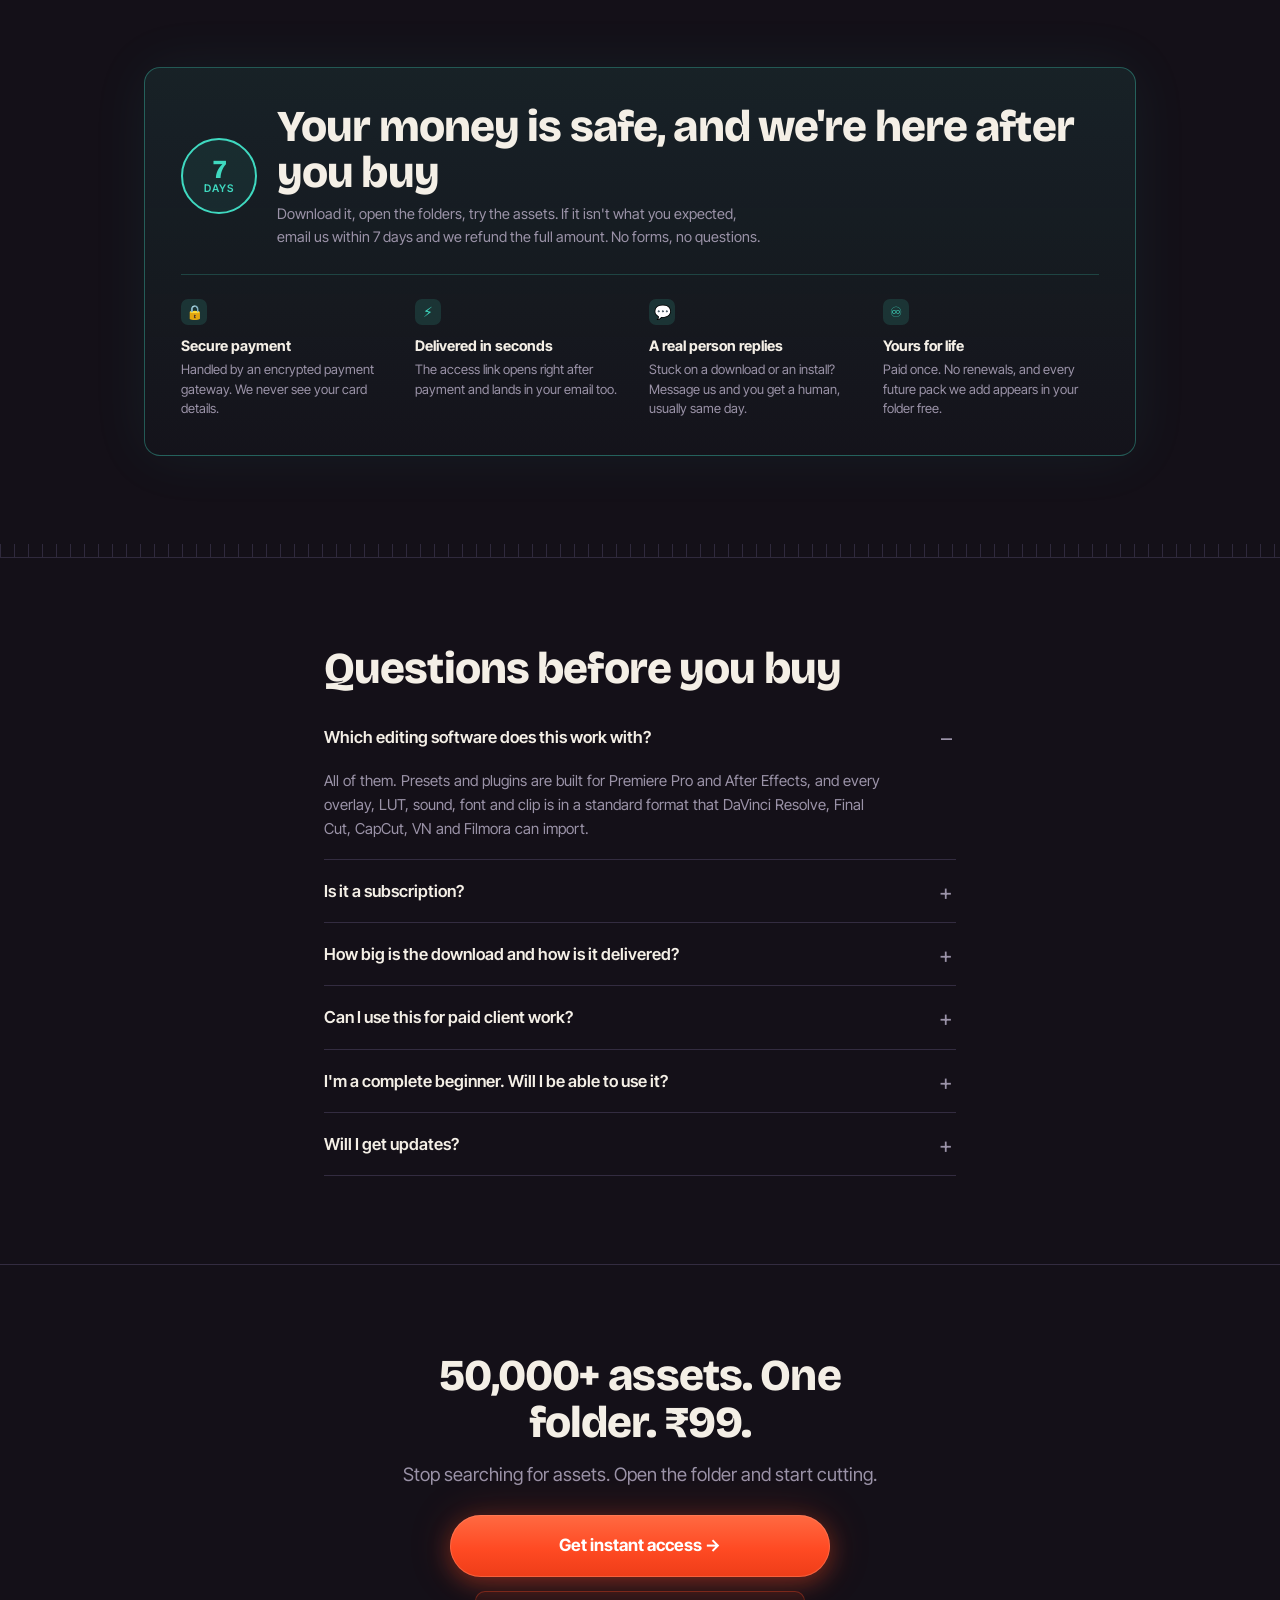
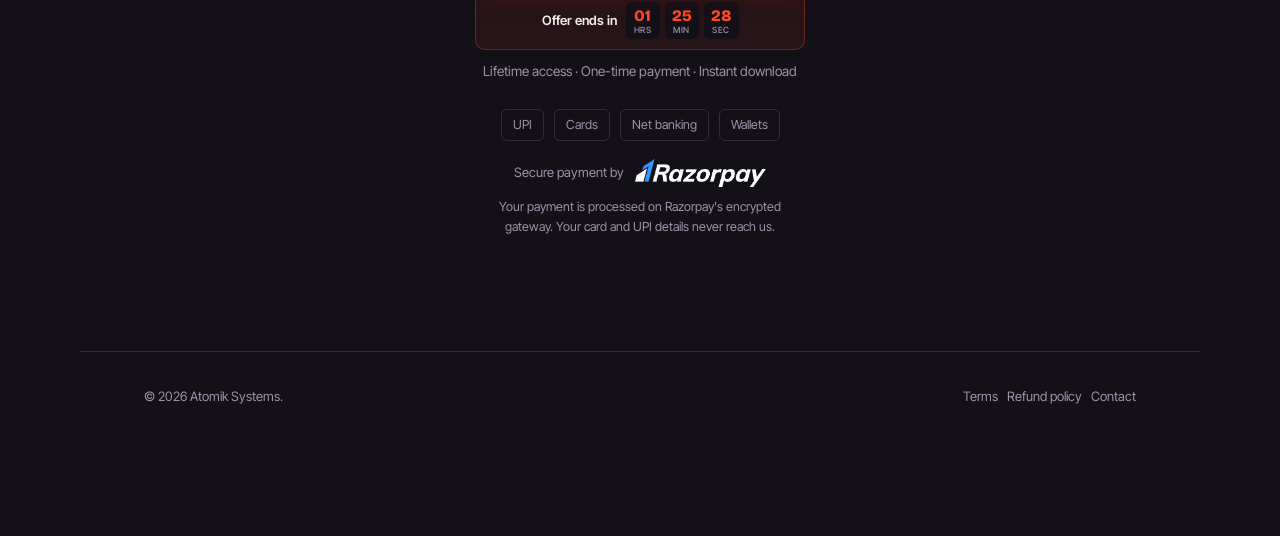
==== commit efcd87c9: "Replace proof-section mockup and Razorpay badge with real images Swap the hand-built Google Drive fo" ====
--- a/index.html
+++ b/index.html
@@ -138,38 +138,11 @@
       <div class="proof-grid">
         <div class="shot">
           <div class="shot-bar"><i></i><i></i><i></i><b>Video Editing Bundle</b></div>
-          <div class="drive">
-            <div class="drive-top">
-              <span class="drive-logo"><i></i>Drive</span>
-              <span class="drive-search">Search in Drive</span>
-            </div>
-            <div class="drive-path">Shared with me <em>&rsaquo;</em> <b>Video Editing Bundle</b></div>
-            <div class="drive-grid">
-              <span>4K Cinematic Film Grains</span><span>70+ Wedding Video...</span><span>100+ After Effects Plugins</span><span>Adobe Collections</span>
-              <span>Animated Imoji</span><span>Background Music</span><span>Background Video...</span><span>Bonuses</span>
-              <span>Call Outs</span><span>Camera Recording View...</span><span>Color Grading Luts</span><span>Dust &amp; Snow Particle...</span>
-              <span>Fire Sparks</span><span>Fonts Collections</span><span>Glitch Pack</span><span>Lens &amp; Bokeh Overlay</span>
-              <span>Light Leak Overlay</span><span>Logo Animations</span><span>Lower Third Pack</span><span>Motion Graphic Elements</span>
-              <span>Premiere Pro Effects...</span><span>Rain Overlay</span><span>Smoke Overlay Pack</span><span>Sound Effect</span>
-              <span>Stock Video Collections</span><span>Title Animation Pack</span><span>Video Courses</span><span>Viral Meme Videos</span>
-              <span>Wedding Title Animation</span><span>YouTube Motion Graphics</span>
-            </div>
-          </div>
+          <img class="shot-img" src="assets/video-editing-bundle-folder.png" alt="Video Editing Bundle folder in Google Drive" loading="lazy">
         </div>
         <div class="shot">
           <div class="shot-bar"><i></i><i></i><i></i><b>Ultimate Asset Folder</b></div>
-          <div class="drive">
-            <div class="drive-top">
-              <span class="drive-logo"><i></i>Drive</span>
-              <span class="drive-search">Search in Drive</span>
-            </div>
-            <div class="drive-path">Shared with me <em>&rsaquo;</em> <b>Ultimate Asset folder for...</b></div>
-            <div class="drive-grid">
-              <span>Hand Drawn Elements</span><span>Hand Gestures</span><span>Lut Pack</span><span>Motion Background</span>
-              <span>Overlays</span><span>Premiere Pro Preset Pack</span><span>Sound Effects</span><span>Static Texture</span>
-              <span>Transition</span>
-            </div>
-          </div>
+          <img class="shot-img" src="assets/ultimate-asset-folder.png" alt="Ultimate Asset Folder in Google Drive" loading="lazy">
         </div>
       </div>
       <p class="proof-note">Access is shared to your email right after payment. Download the whole folder or only the packs you need.</p>
@@ -291,10 +264,7 @@
     </div>
     <div class="rzp">
       <span>Secure payment by</span>
-      <svg class="rzp-logo" width="132" height="26" viewBox="0 0 150 30" preserveAspectRatio="xMinYMid meet" role="img" aria-label="Razorpay">
-        <path d="M2 28L11 4h9l-4.6 12.6h7L6 30z" fill="#3395FF"/>
-        <text x="26" y="22" font-family="Inter Tight, sans-serif" font-weight="700" font-size="17" fill="#F4EFE6">Razorpay</text>
-      </svg>
+      <img class="rzp-logo" src="assets/razorpay-badge.png" width="132" height="28" alt="Razorpay" loading="lazy">
     </div>
     <p class="rzp-note">Your payment is processed on Razorpay's encrypted gateway. Your card and UPI details never reach us.</p>
   </div>
--- a/style.css
+++ b/style.css
@@ -174,22 +174,6 @@
 .proof-note{font-size:13px;color:var(--muted);margin-top:12px}
 .proof-grid{gap:22px;grid-template-columns:repeat(auto-fit,minmax(300px,1fr))}
 
-/* drive folder mockup */
-.drive{background:#fff;color:#202124;padding:16px 18px 20px;font-family:var(--body)}
-.drive-top{display:flex;align-items:center;justify-content:space-between;gap:14px;margin-bottom:14px}
-.drive-logo{display:flex;align-items:center;gap:7px;font-weight:600;font-size:14px;color:#5f6368}
-.drive-logo i{width:16px;height:16px;border-radius:3px;flex:0 0 16px;
-  background:conic-gradient(from 90deg,#00ac47 0 90deg,#ffba00 90deg 180deg,#2684fc 180deg 270deg,#ea4335 270deg 360deg)}
-.drive-search{flex:1;max-width:260px;background:#f1f3f4;color:#80868b;font-size:12px;
-  padding:7px 12px;border-radius:16px;white-space:nowrap;overflow:hidden;text-overflow:ellipsis}
-.drive-path{font-size:14.5px;color:#5f6368;margin-bottom:14px;display:flex;align-items:center;gap:6px}
-.drive-path em{font-style:normal;color:#c4c7c5}
-.drive-path b{color:#202124;font-weight:600}
-.drive-grid{display:grid;grid-template-columns:repeat(auto-fill,minmax(128px,1fr));gap:8px}
-.drive-grid span{background:#f8f9fa;border:1px solid #eceef0;border-radius:8px;font-size:11.5px;
-  color:#3c4043;padding:9px 10px;display:block;overflow:hidden;text-overflow:ellipsis;white-space:nowrap}
-.drive-grid span::before{content:"📁 "}
-
 /* bonus */
 .bonus{background:var(--panel);border:1px dashed rgba(255,74,35,.5);border-radius:14px;padding:clamp(22px,4vw,34px)}
 .bonus-grid{display:grid;grid-template-columns:repeat(auto-fit,minmax(210px,1fr));gap:16px;margin-top:20px}
@@ -262,7 +246,7 @@
 .pay-row span{border:1px solid var(--line);padding:5px 11px;border-radius:6px}
 .rzp{display:flex;align-items:center;justify-content:center;gap:11px;margin-top:18px;
   font-size:13px;color:var(--muted)}
-.rzp-logo{height:20px;width:132px;max-width:132px;flex:0 0 auto;display:block}
+.rzp-logo{height:28px;width:132px;max-width:132px;flex:0 0 auto;display:block;object-fit:contain}
 .rzp-note{font-size:12.5px;color:var(--muted);max-width:46ch;margin:10px auto 0;text-align:center}
 
 footer .wrap{padding-top:34px;padding-bottom:34px;border-top:1px solid var(--line);
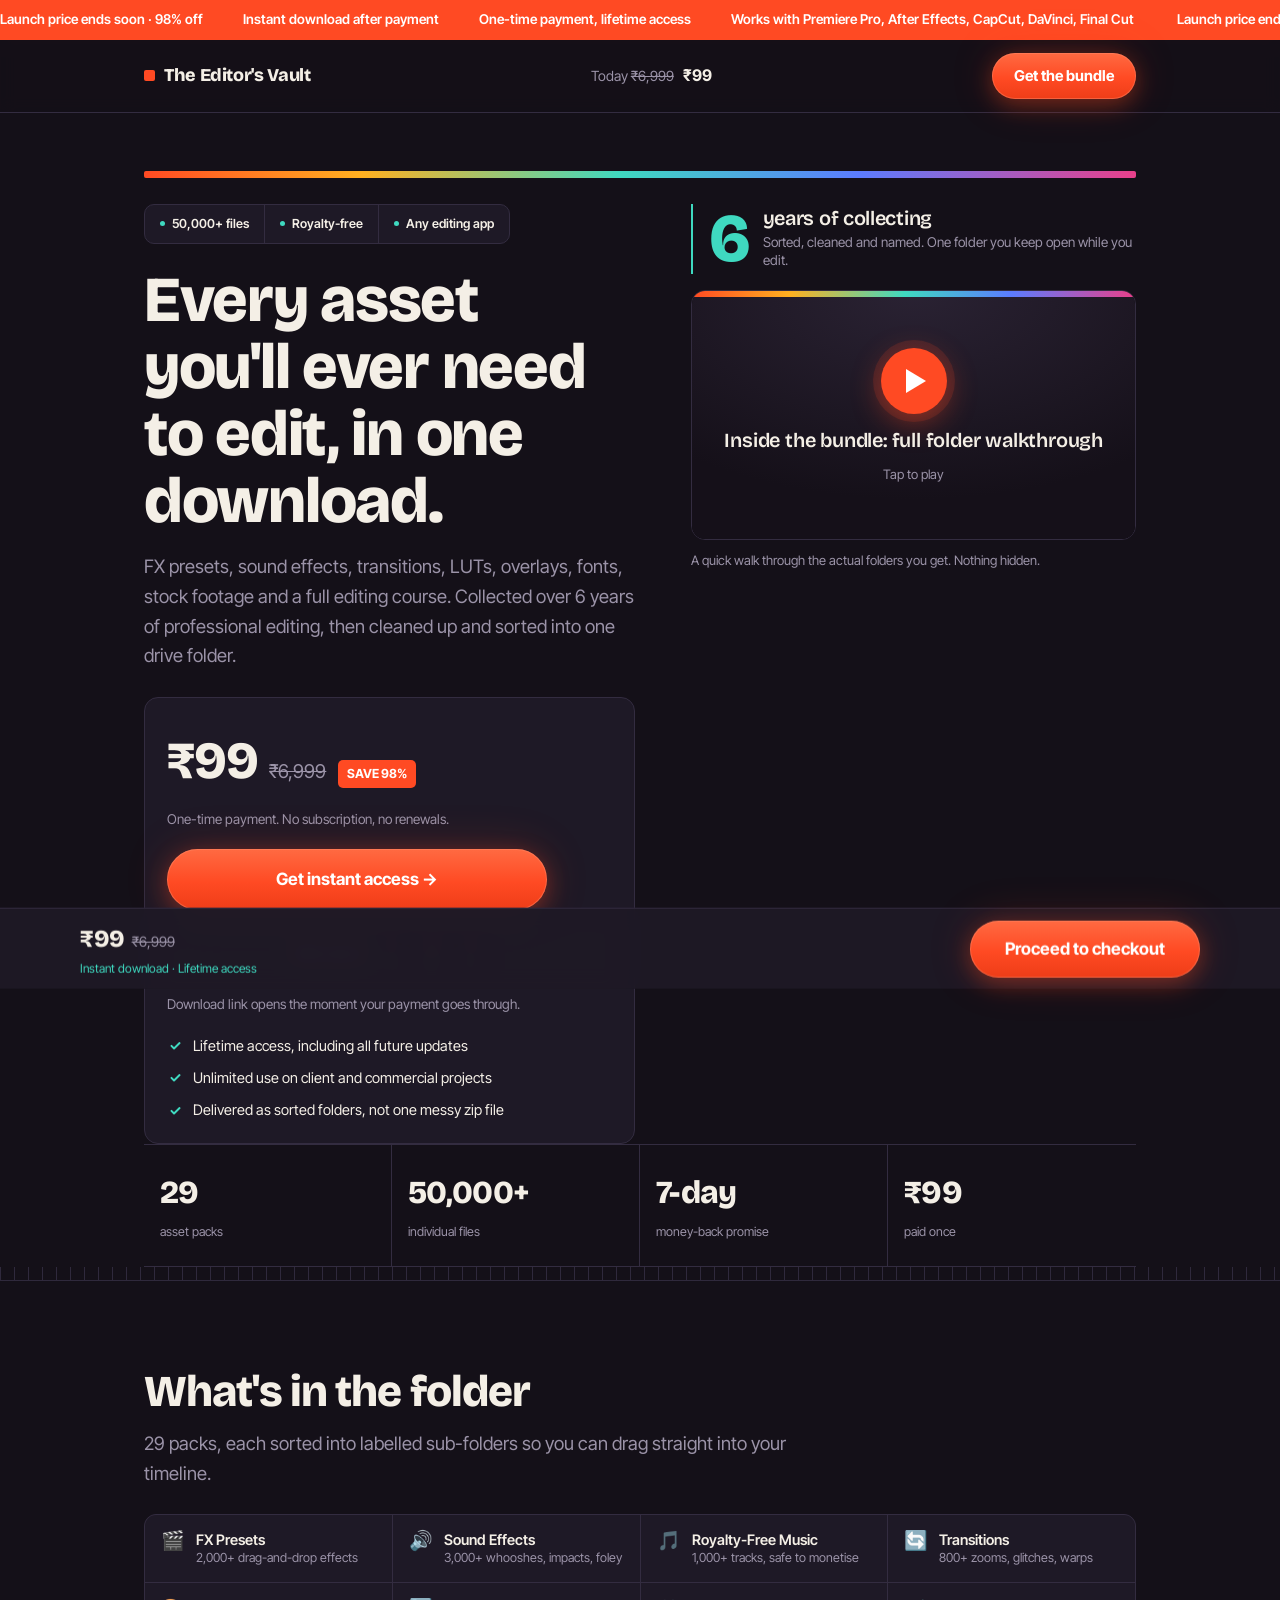
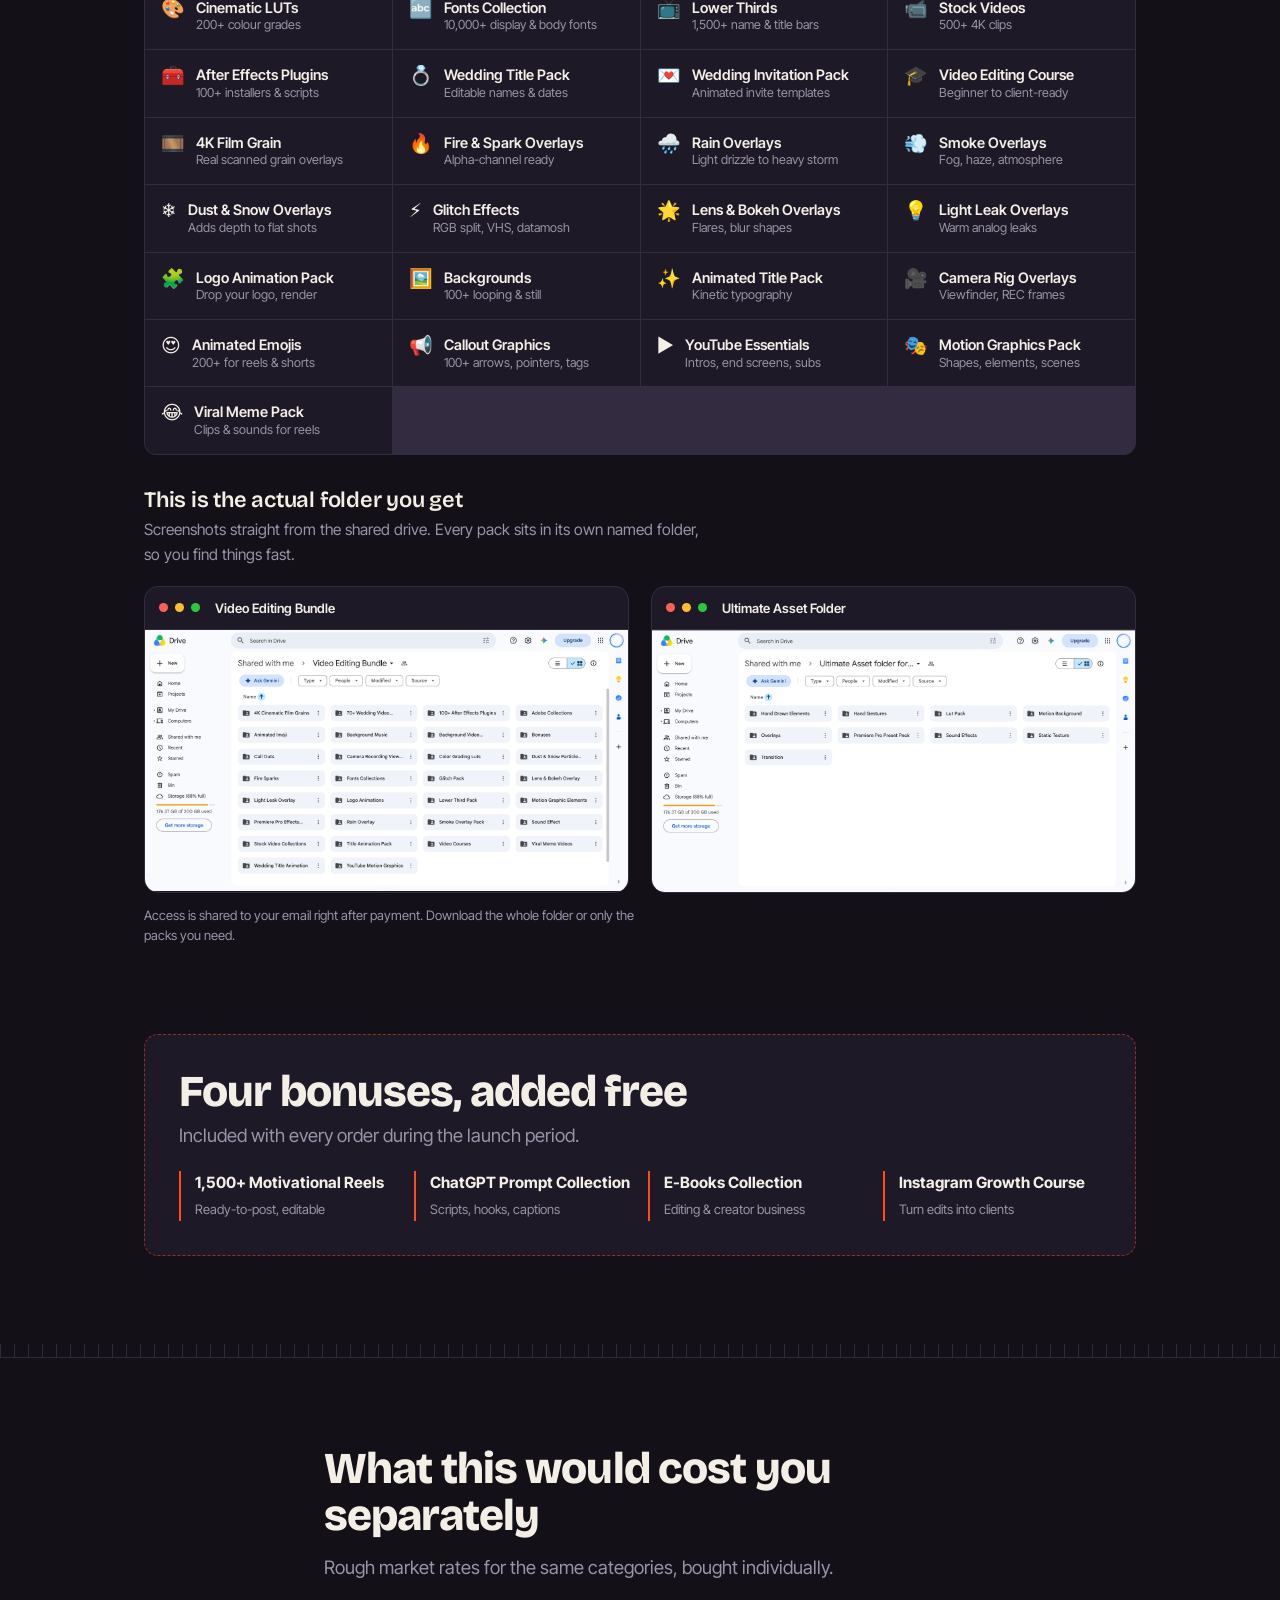
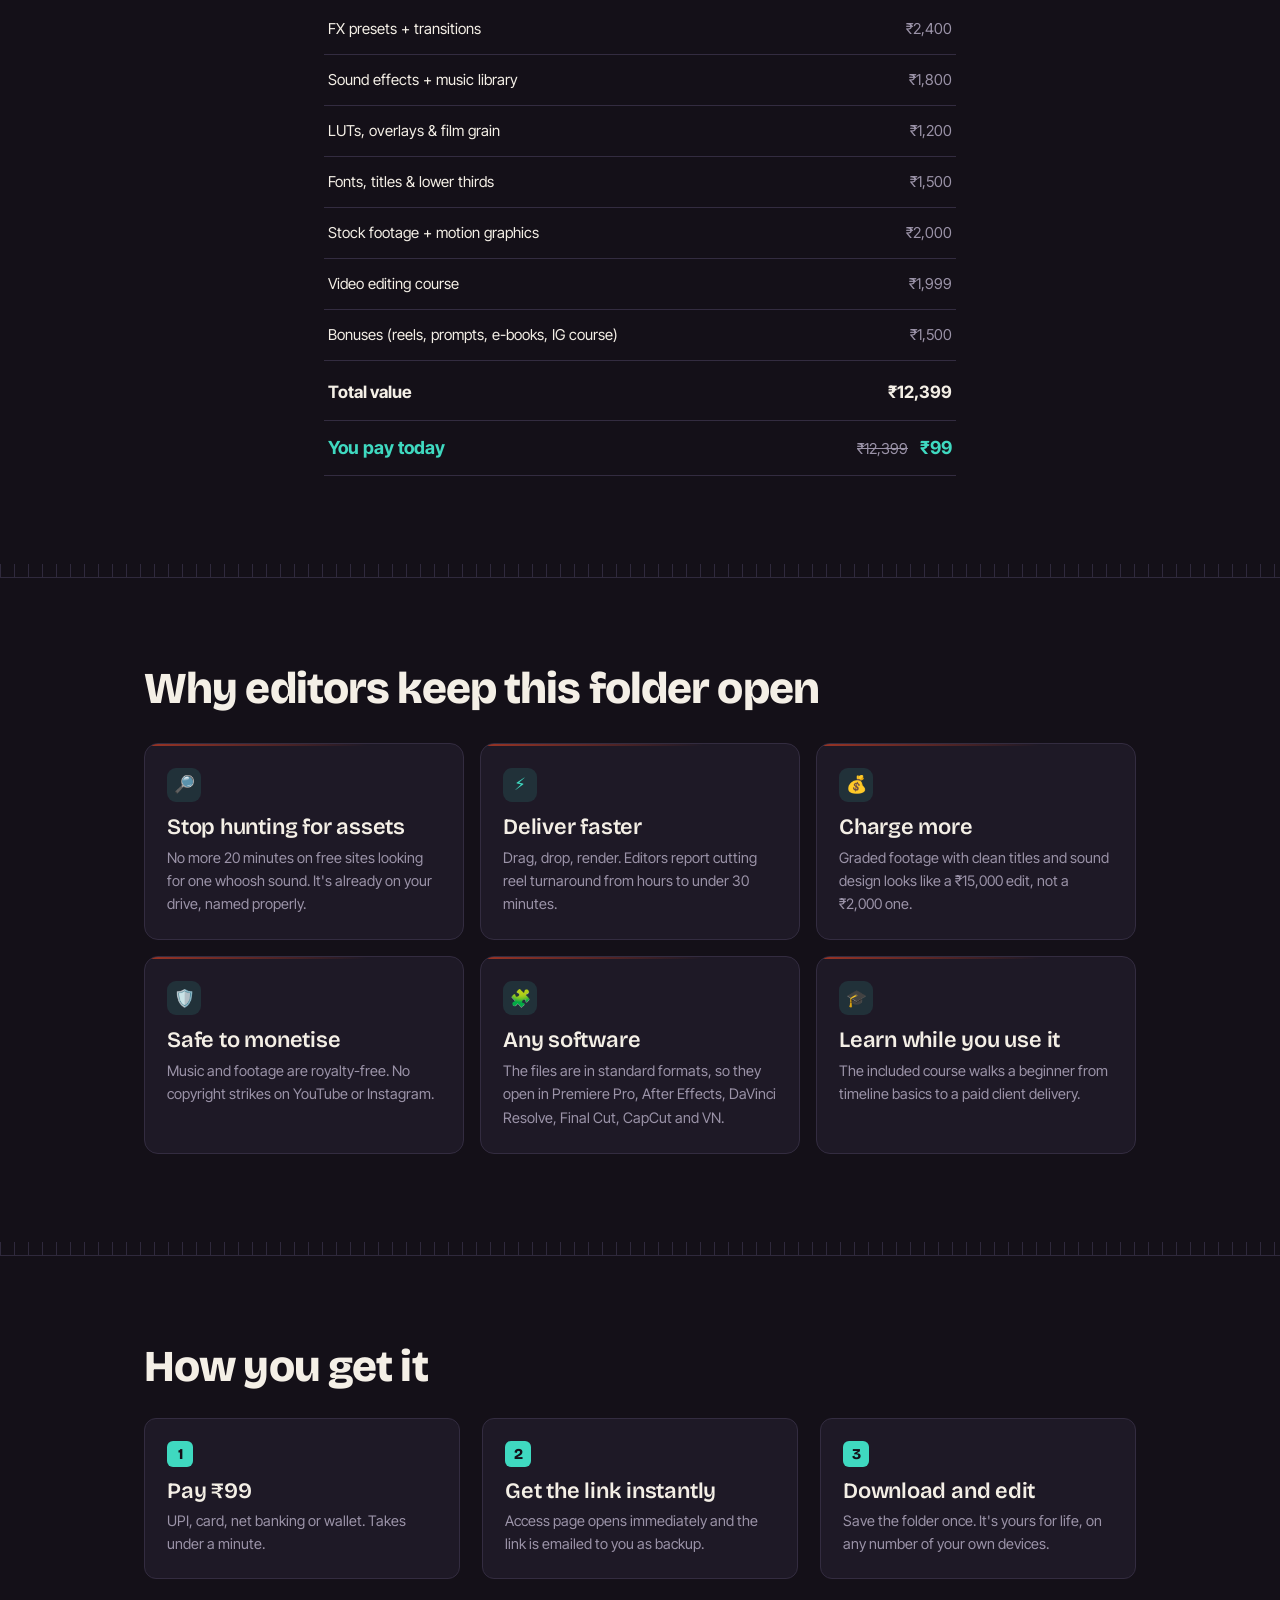
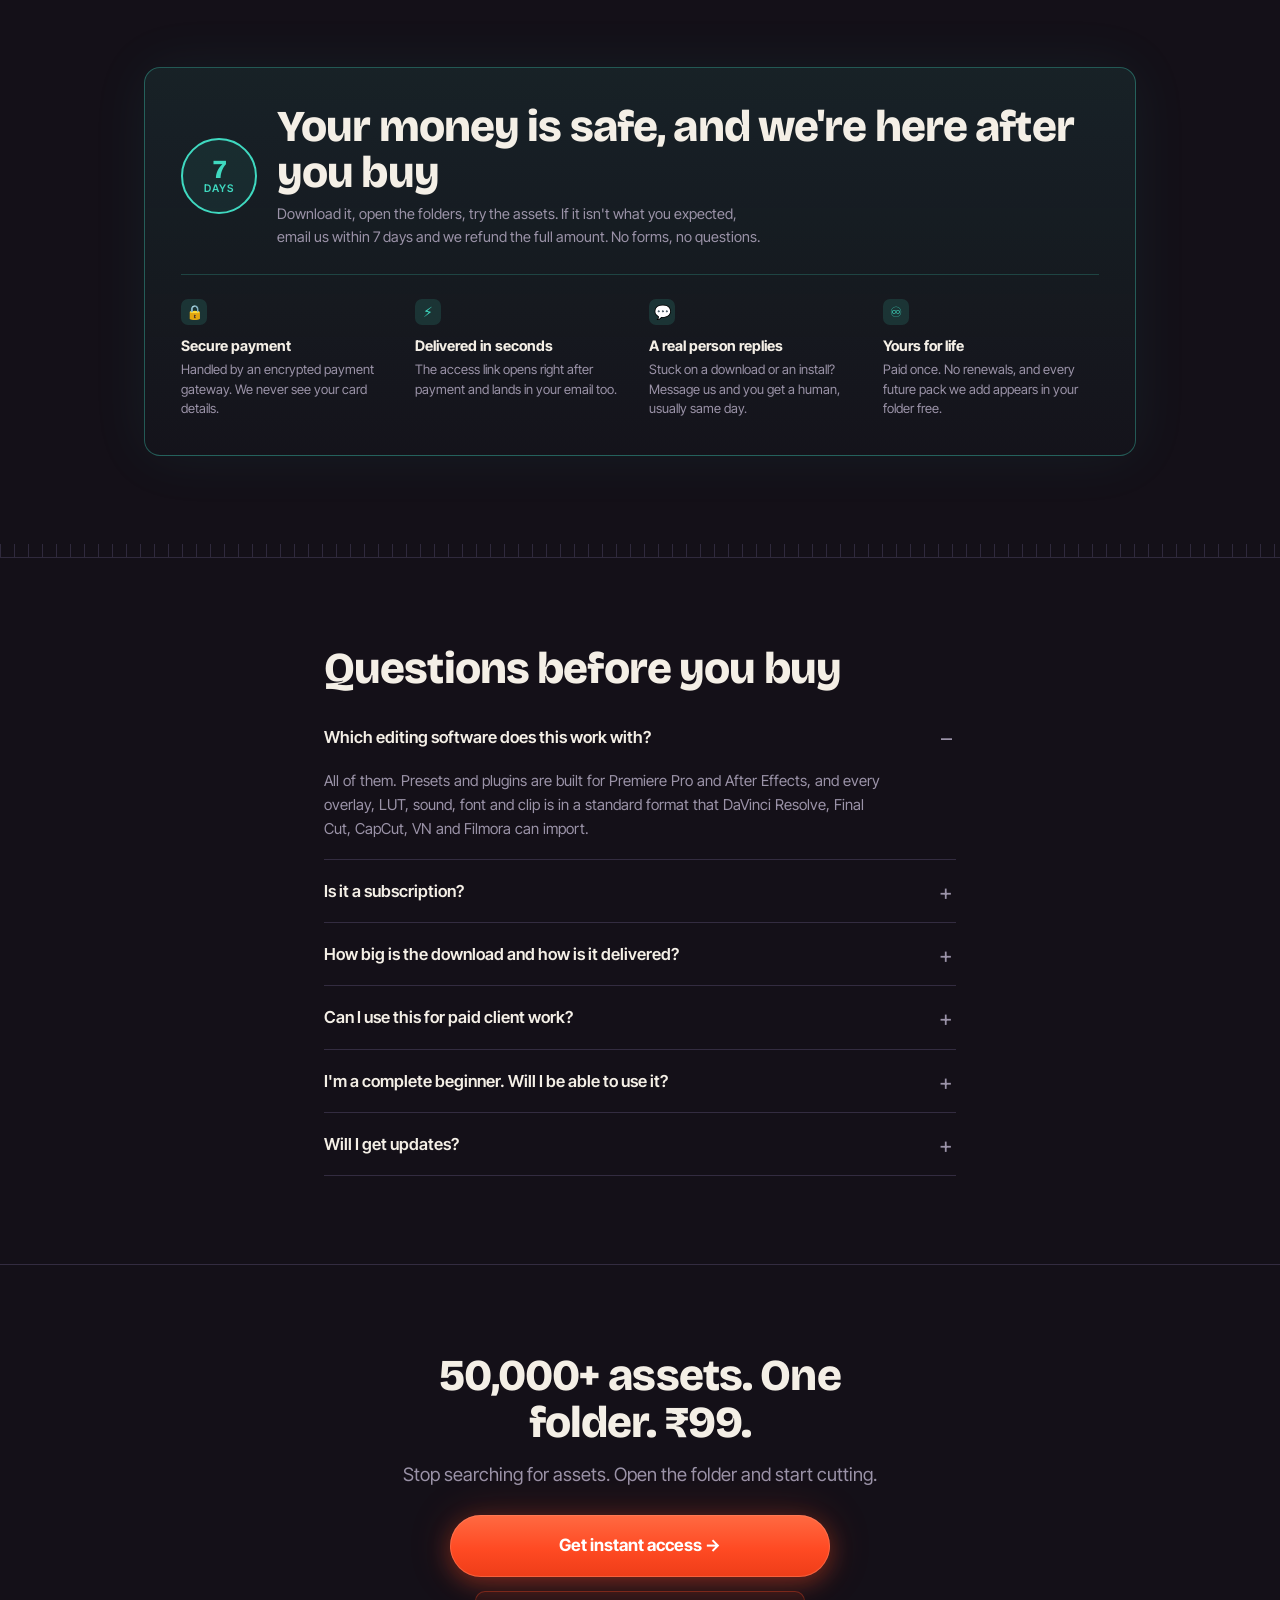
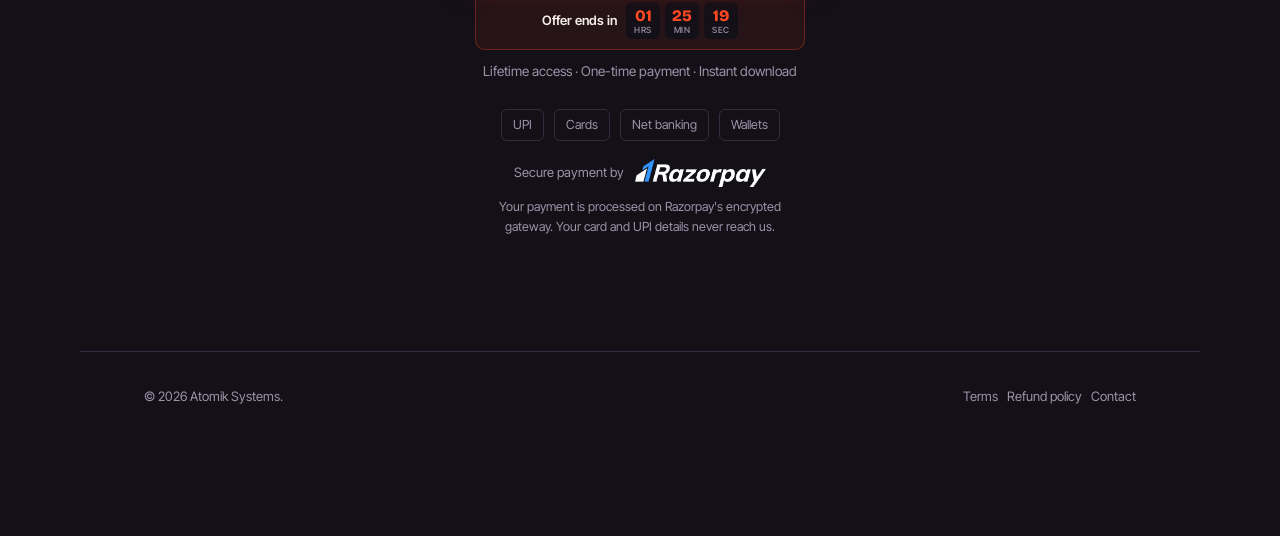
==== commit d40a2ea7: "Point final CTA directly to Razorpay hosted payment link Co-Authored-By: Claude Sonnet 5 <noreply@an" ====
--- a/index.html
+++ b/index.html
@@ -253,7 +253,7 @@
   <div class="wrap">
     <h2>50,000+ assets. One folder. ₹99.</h2>
     <p class="lead">Stop searching for assets. Open the folder and start cutting.</p>
-    <a href="#checkout" class="btn rzp-trigger" style="display:inline-flex">Get instant access →</a>
+    <a href="https://rzp.io/rzp/The-Editors-Vault" target="_blank" rel="noopener" class="btn" style="display:inline-flex">Get instant access →</a>
     <div class="count" data-count style="max-width:330px;margin-left:auto;margin-right:auto">
       <span class="lbl">Offer ends in</span>
       <span class="clock"><span class="unit" data-h>00<i>HRS</i></span><span class="unit" data-m>00<i>MIN</i></span><span class="unit" data-s>00<i>SEC</i></span></span>
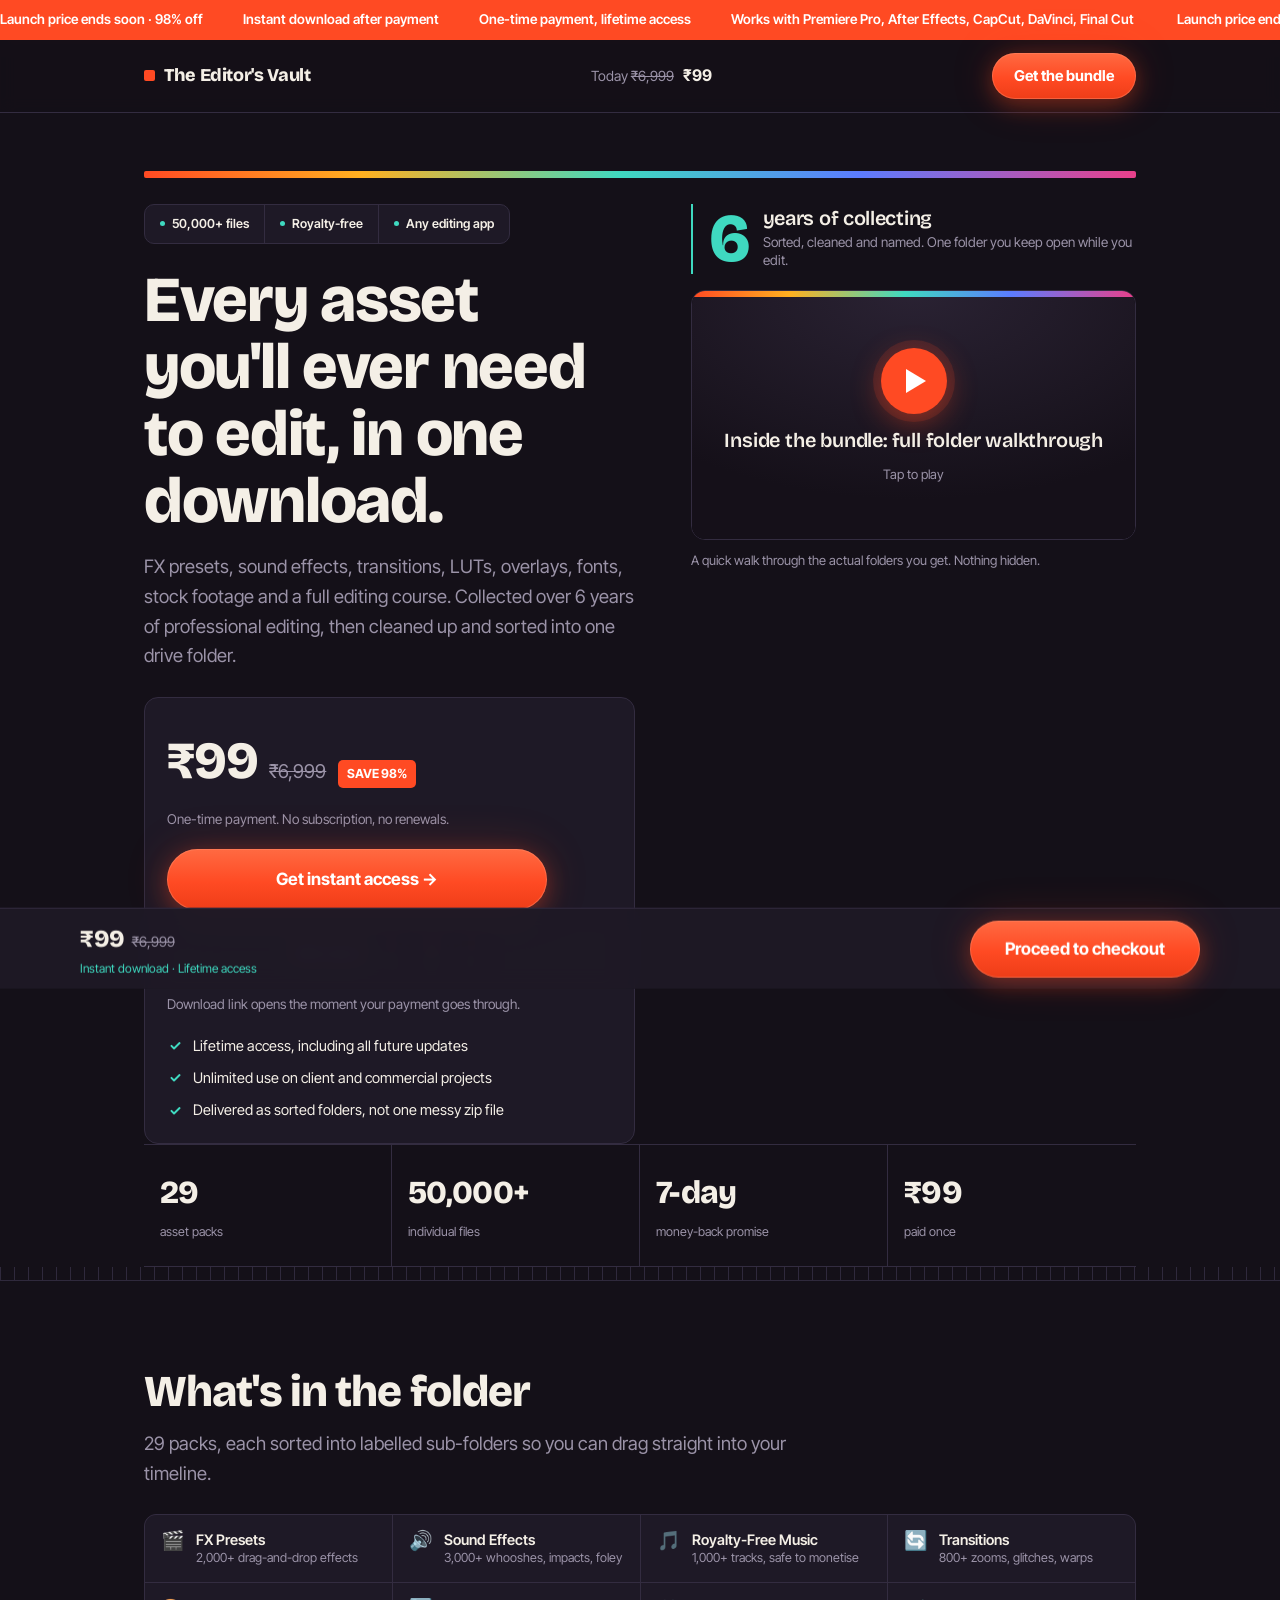
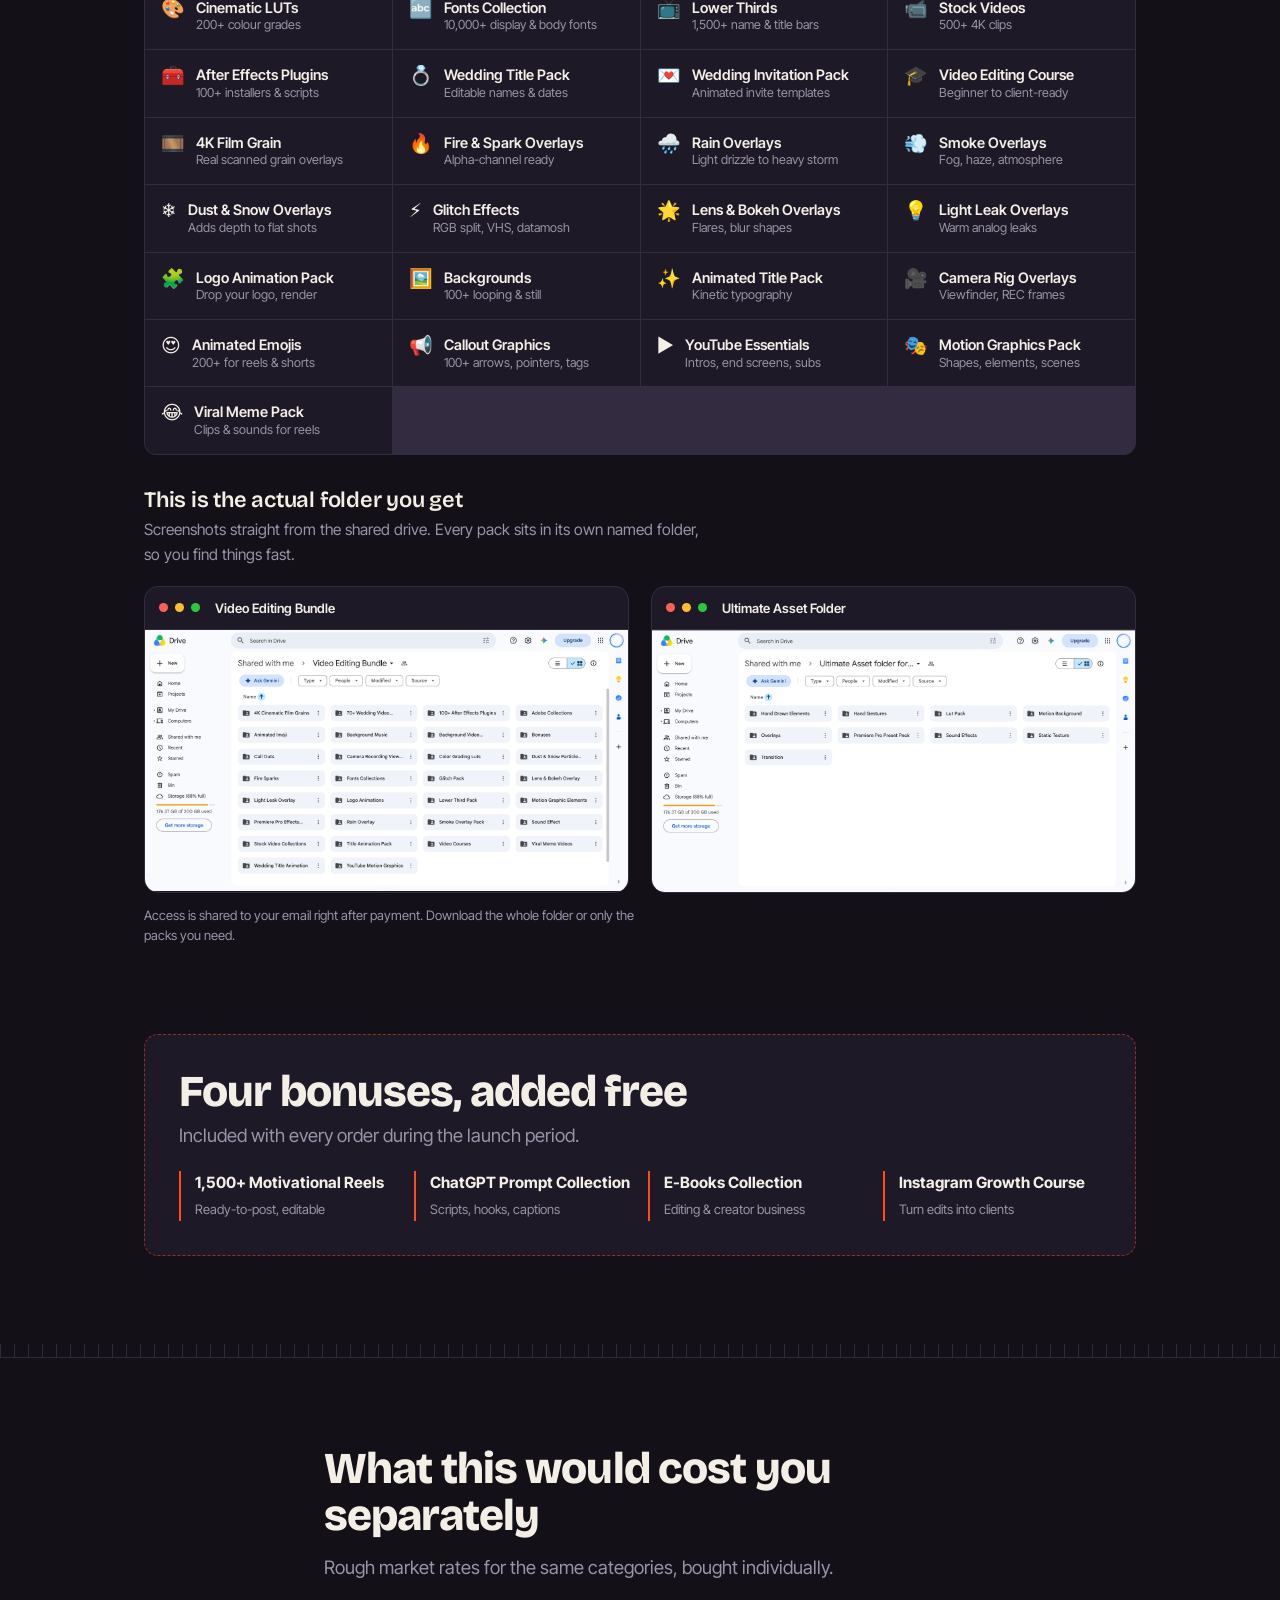
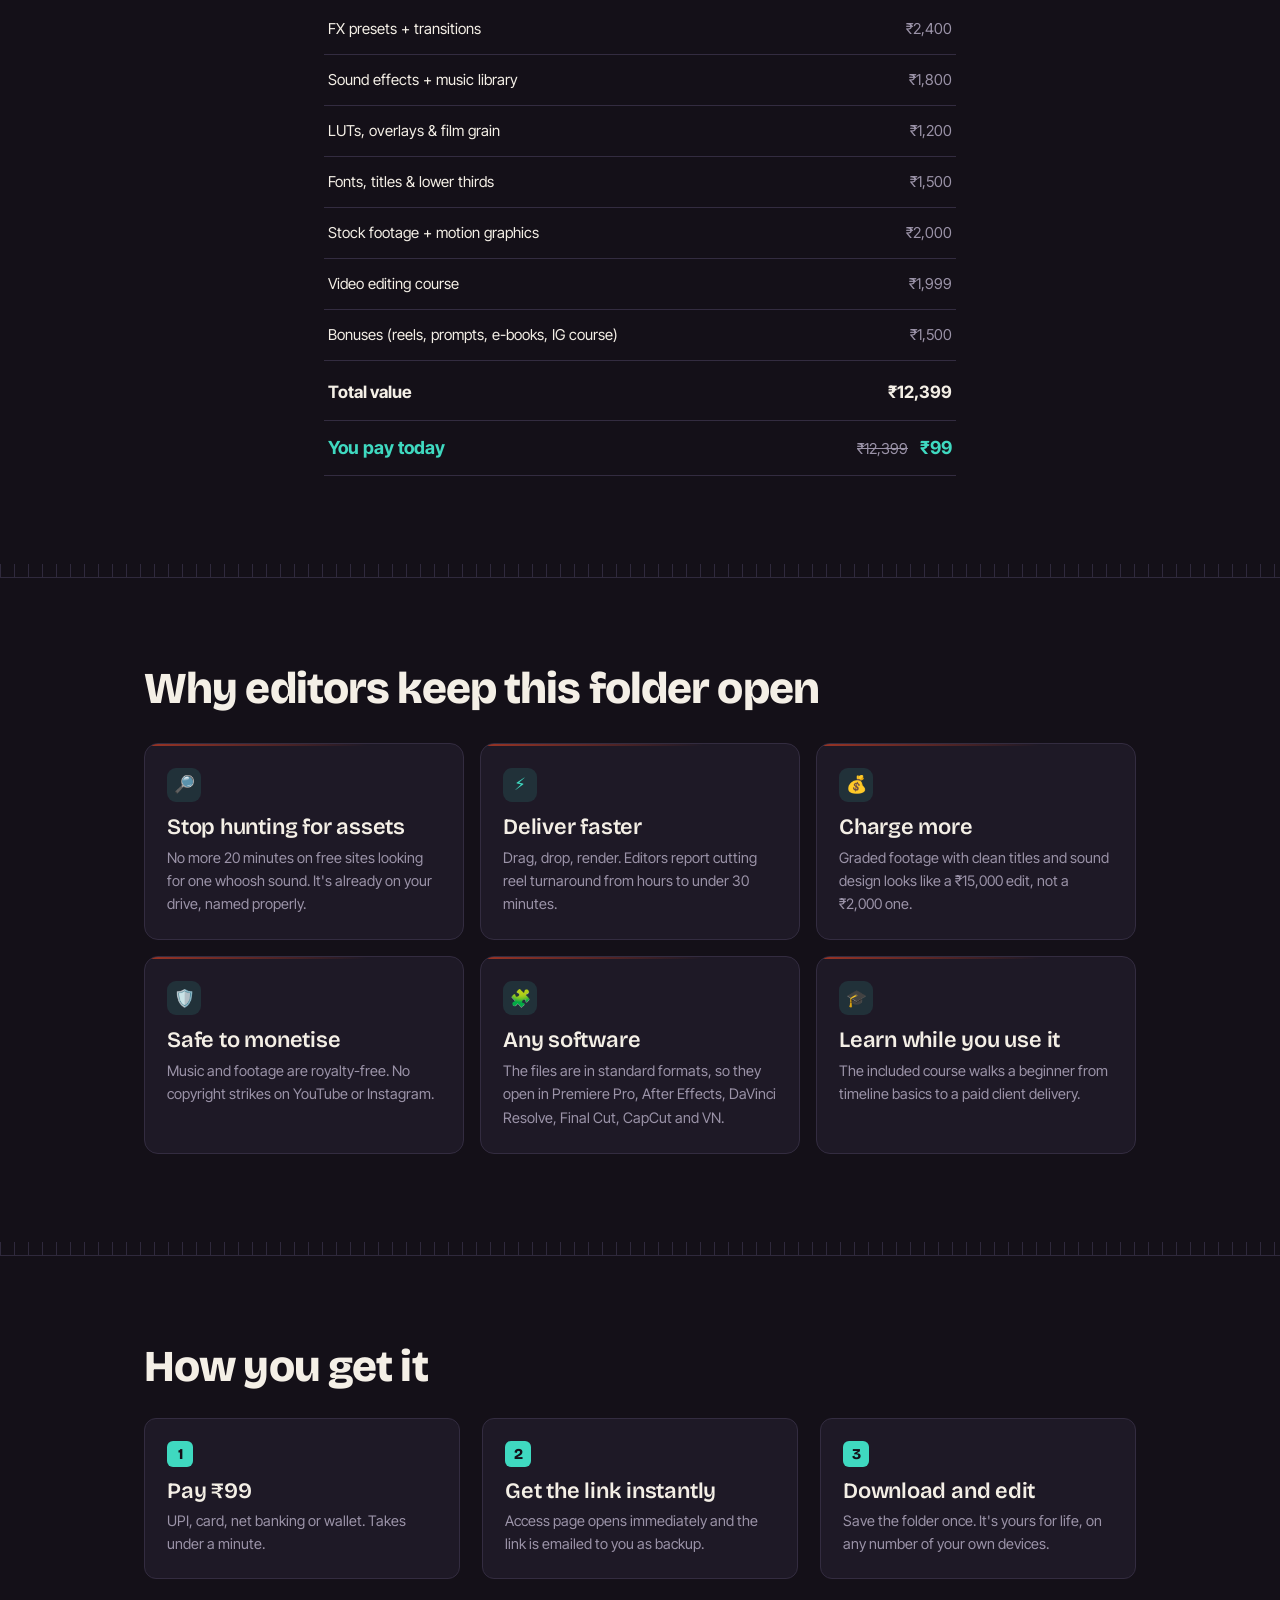
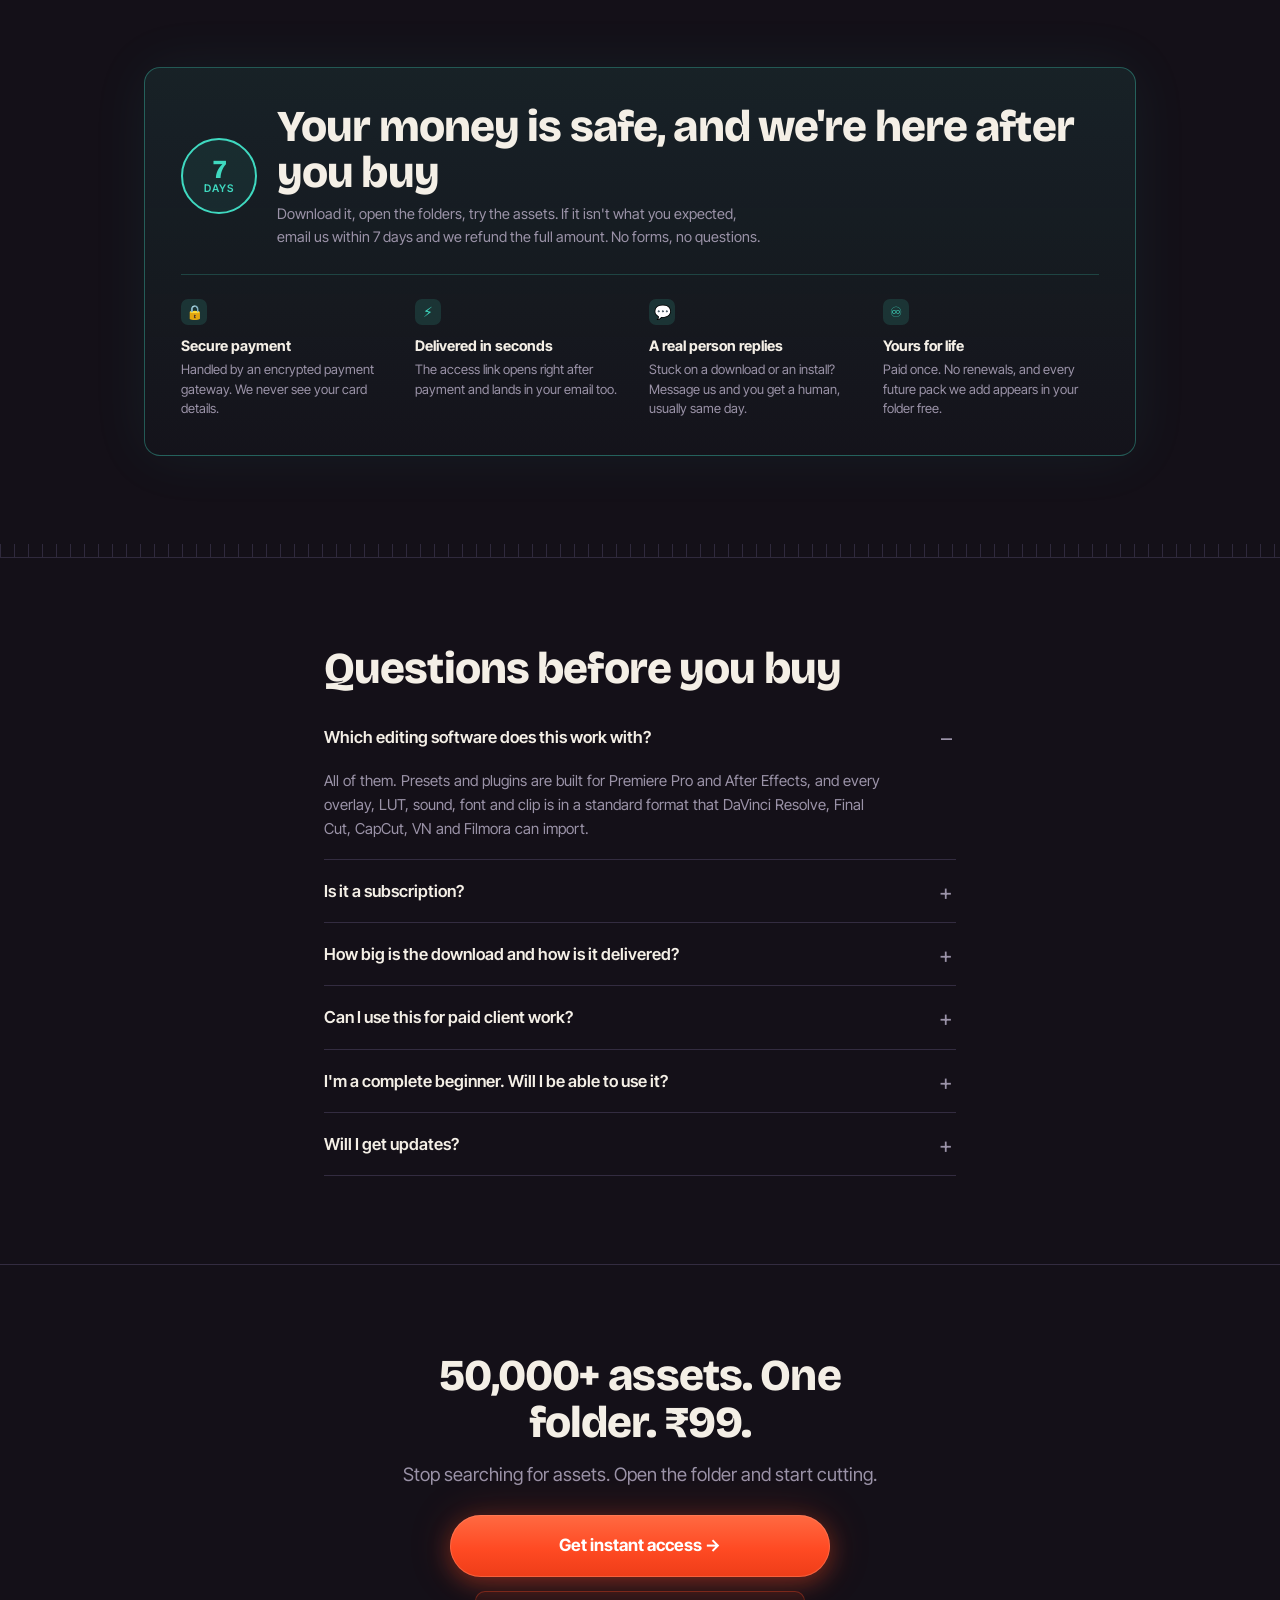
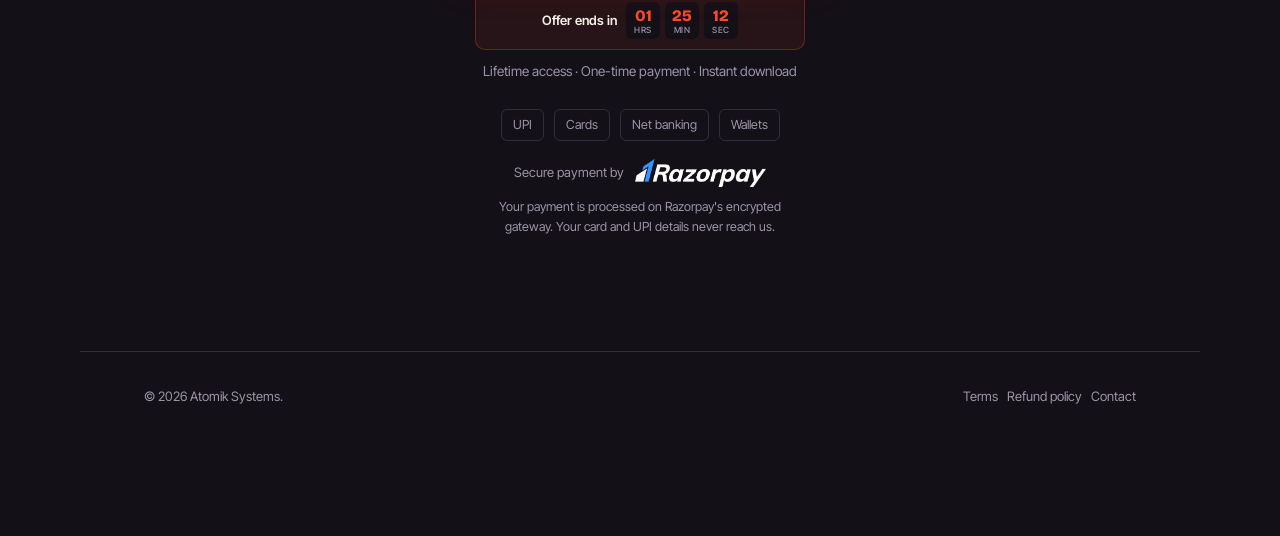
==== commit 91033716: "Replace Payment Button relay with direct rzp.io redirect on all CTAs All three CTAs (hero, final sec" ====
--- a/index.html
+++ b/index.html
@@ -47,7 +47,7 @@
             <span class="price-off">SAVE 98%</span>
           </div>
           <p class="price-note">One-time payment. No subscription, no renewals.</p>
-          <a href="#checkout" class="btn rzp-trigger">Get instant access →</a>
+          <a href="https://rzp.io/rzp/The-Editors-Vault" target="_blank" rel="noopener" class="btn">Get instant access →</a>
 
           <div class="count" data-count>
             <span class="lbl">Offer ends in</span>
@@ -283,11 +283,9 @@
       <b>₹99</b><s>₹6,999</s>
       <span>Instant download · Lifetime access</span>
     </div>
-    <a href="#checkout" class="btn rzp-trigger">Proceed to checkout</a>
+    <a href="https://rzp.io/rzp/The-Editors-Vault" target="_blank" rel="noopener" class="btn">Proceed to checkout</a>
   </div>
 </div>
-
-<form class="rzp-hidden" id="rzpHidden" aria-hidden="true"><script src="https://checkout.razorpay.com/v1/payment-button.js" data-payment_button_id="pl_TbvFVlayJX8p6w" async></script></form>
 
 <script src="script.js"></script>
 </body>
--- a/style.css
+++ b/style.css
@@ -84,7 +84,6 @@
 .buybar .count .lbl{display:none}
 .buybar .count .unit{padding:2px 5px;min-width:28px;font-size:13px}
 :focus-visible{outline:2px solid var(--teal);outline-offset:3px}
-.rzp-hidden{position:fixed;left:-9999px;top:0;width:1px;height:1px;overflow:hidden}
 
 /* ---------- hero ---------- */
 .hero{padding-top:clamp(34px,6vw,58px)}
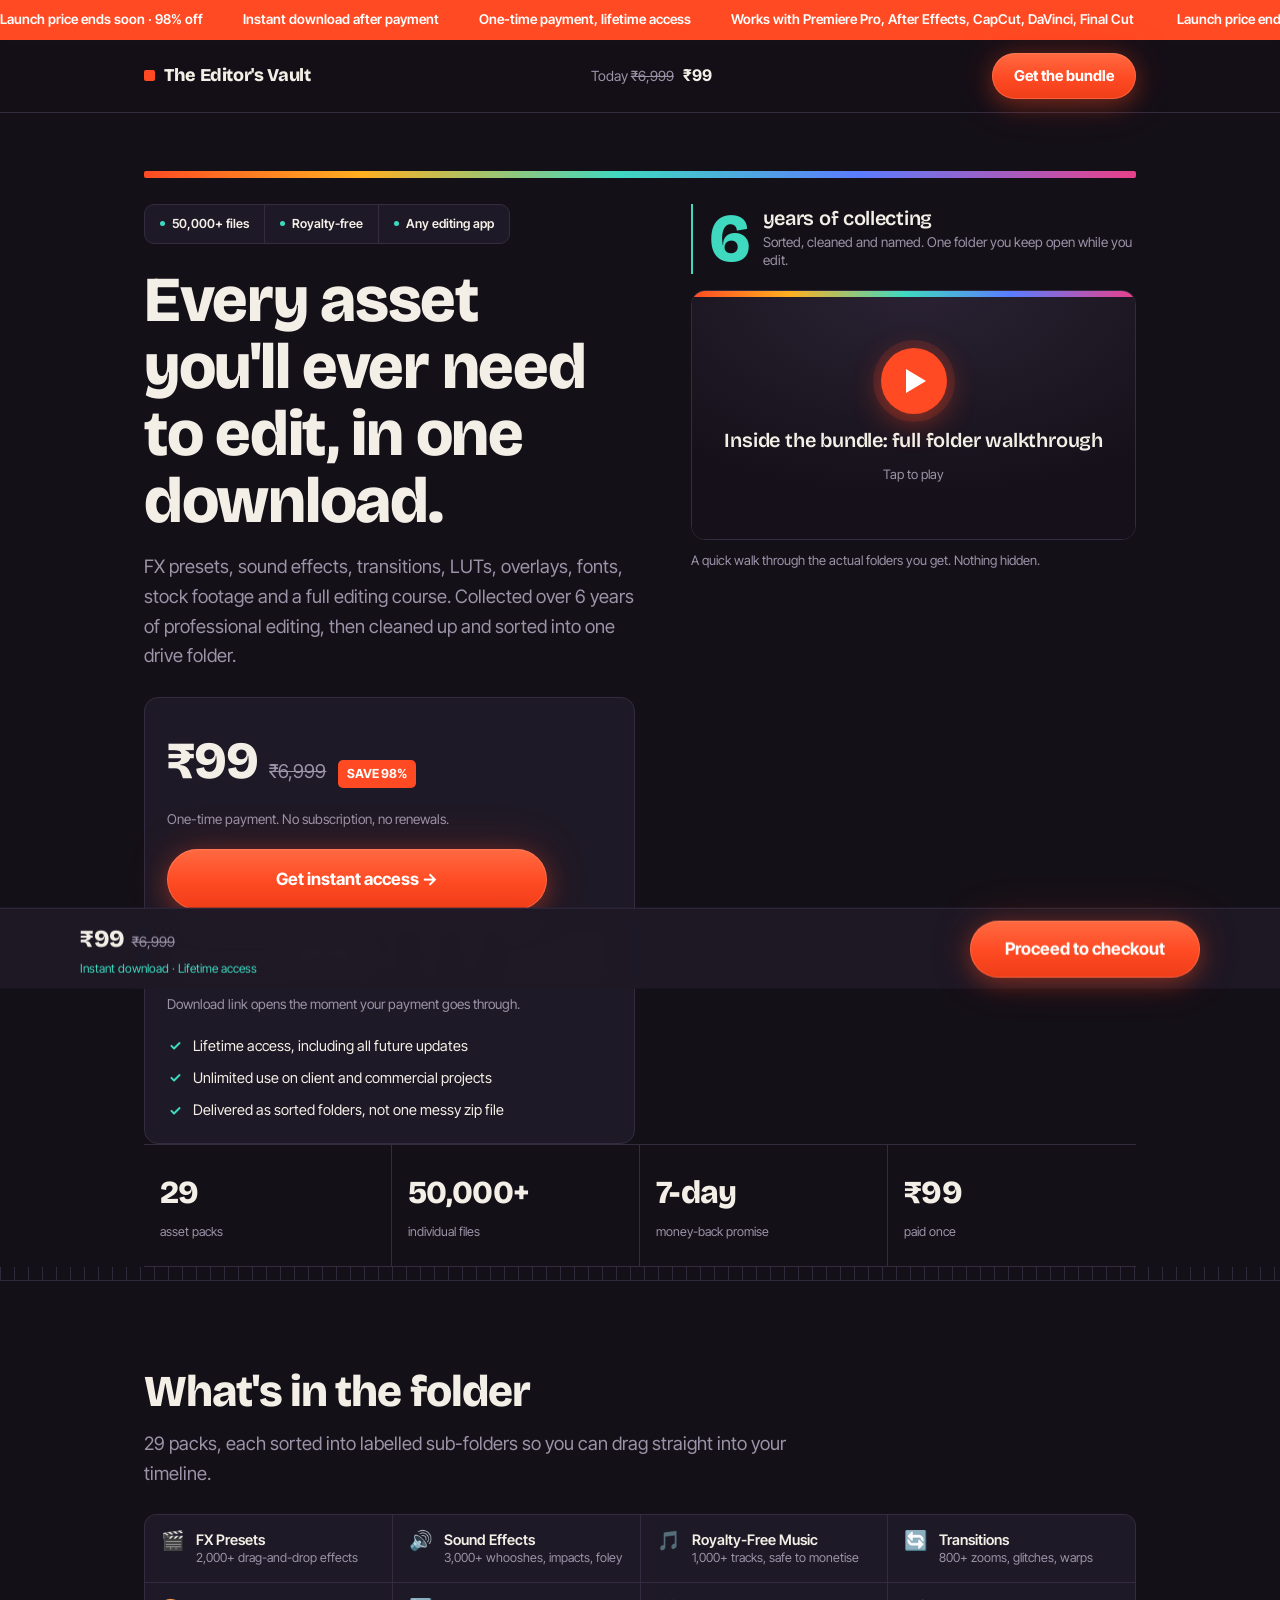
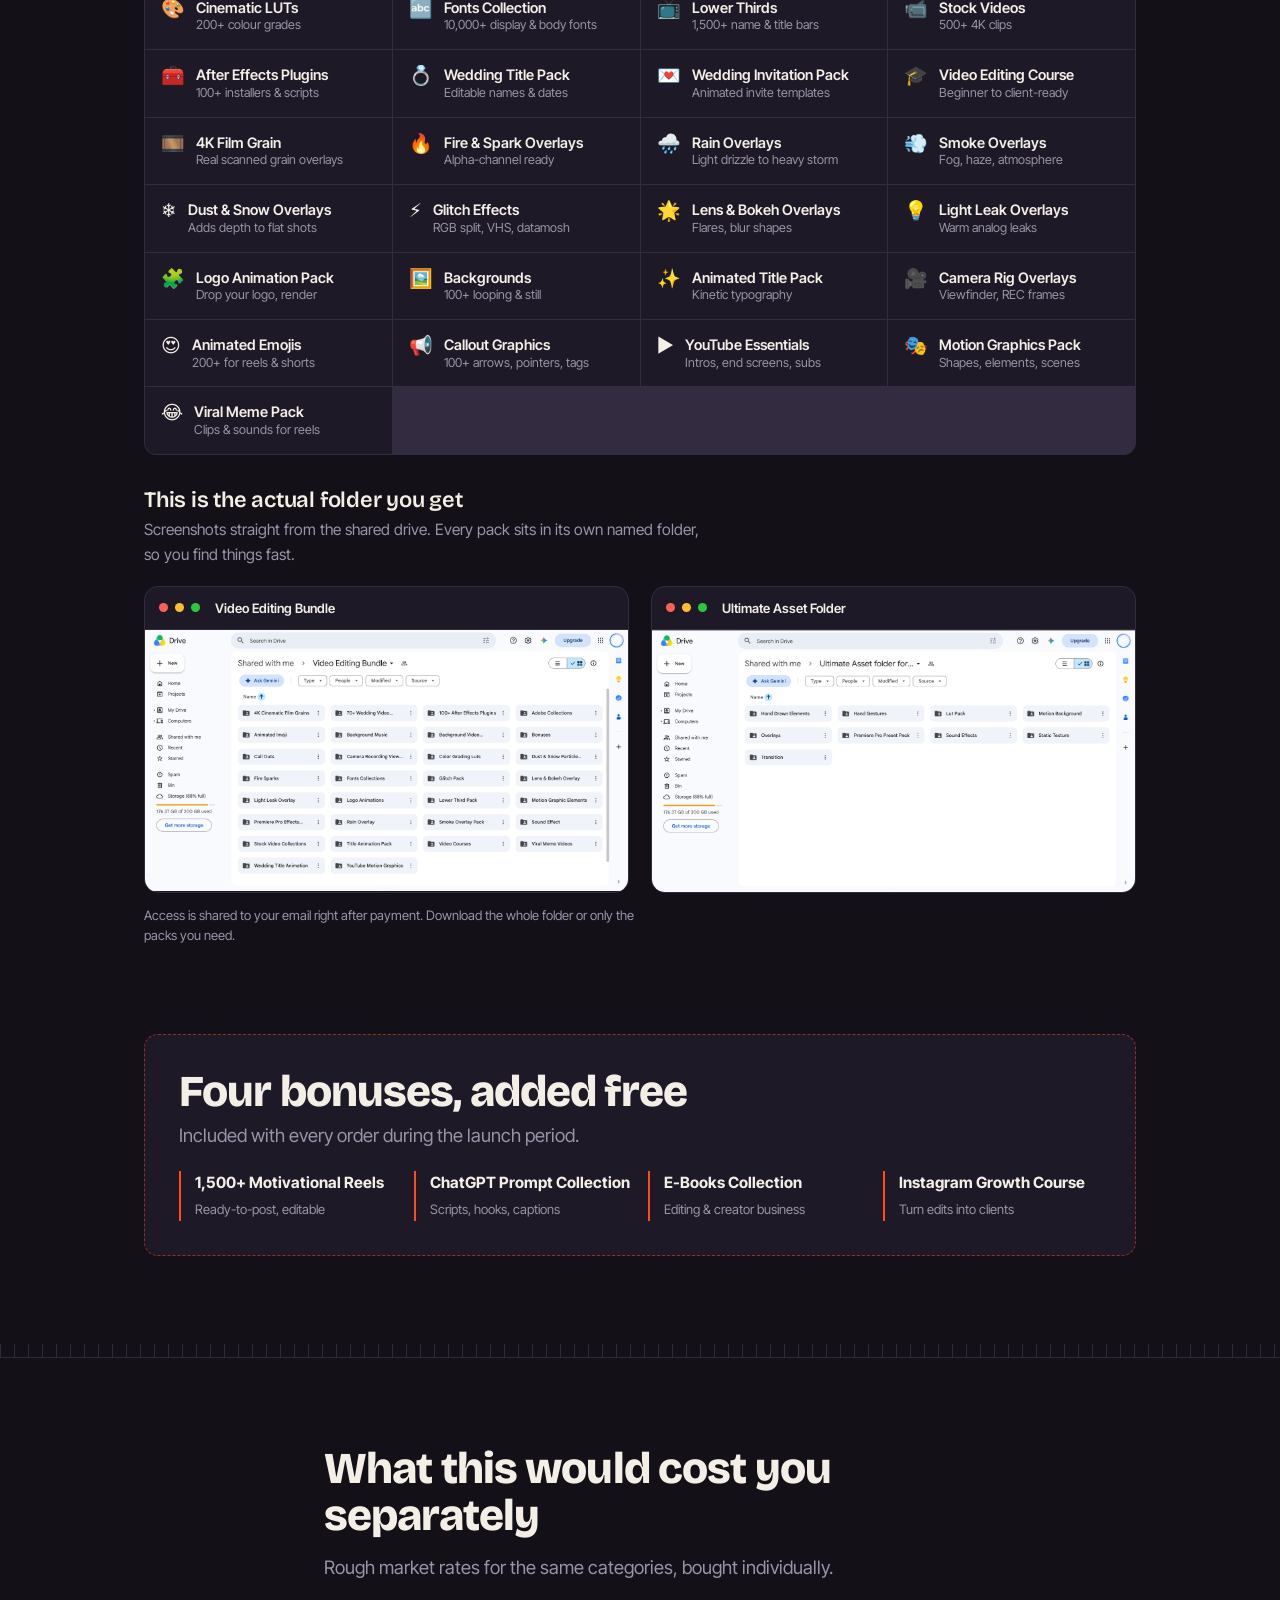
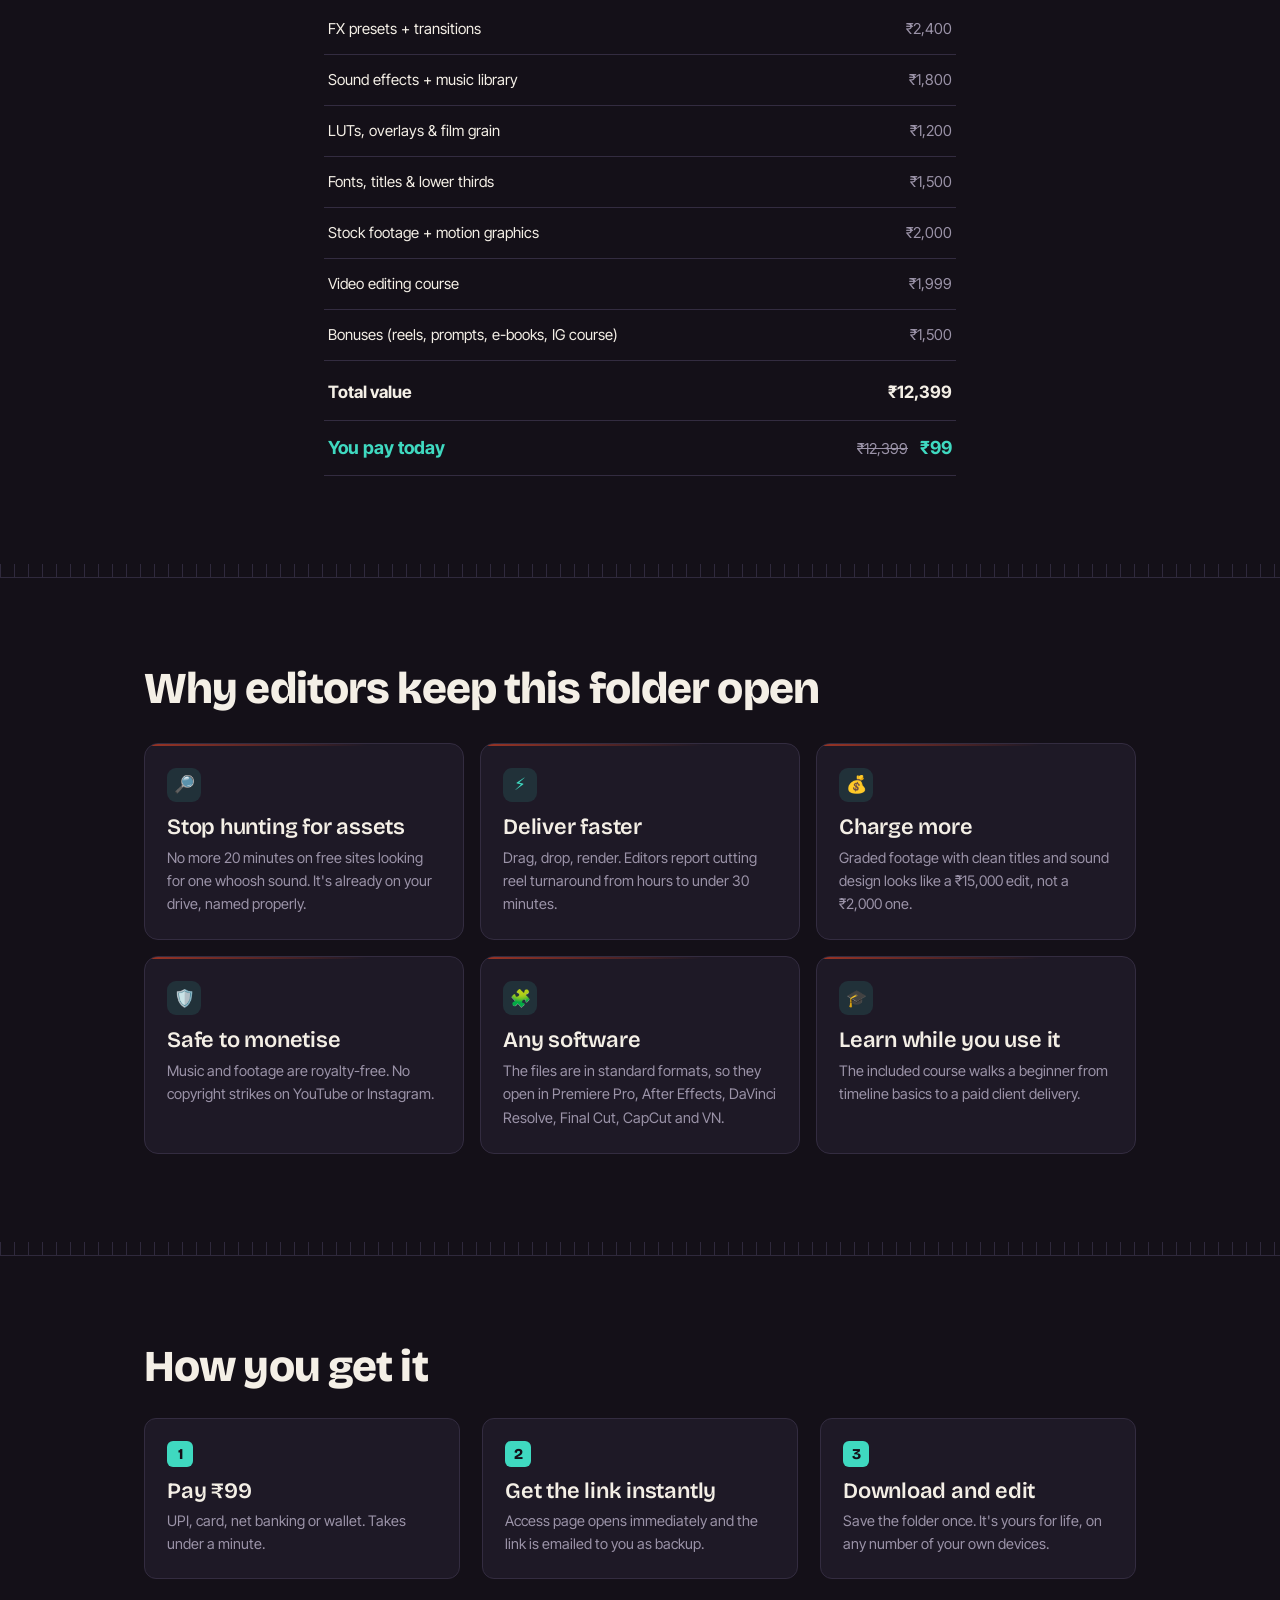
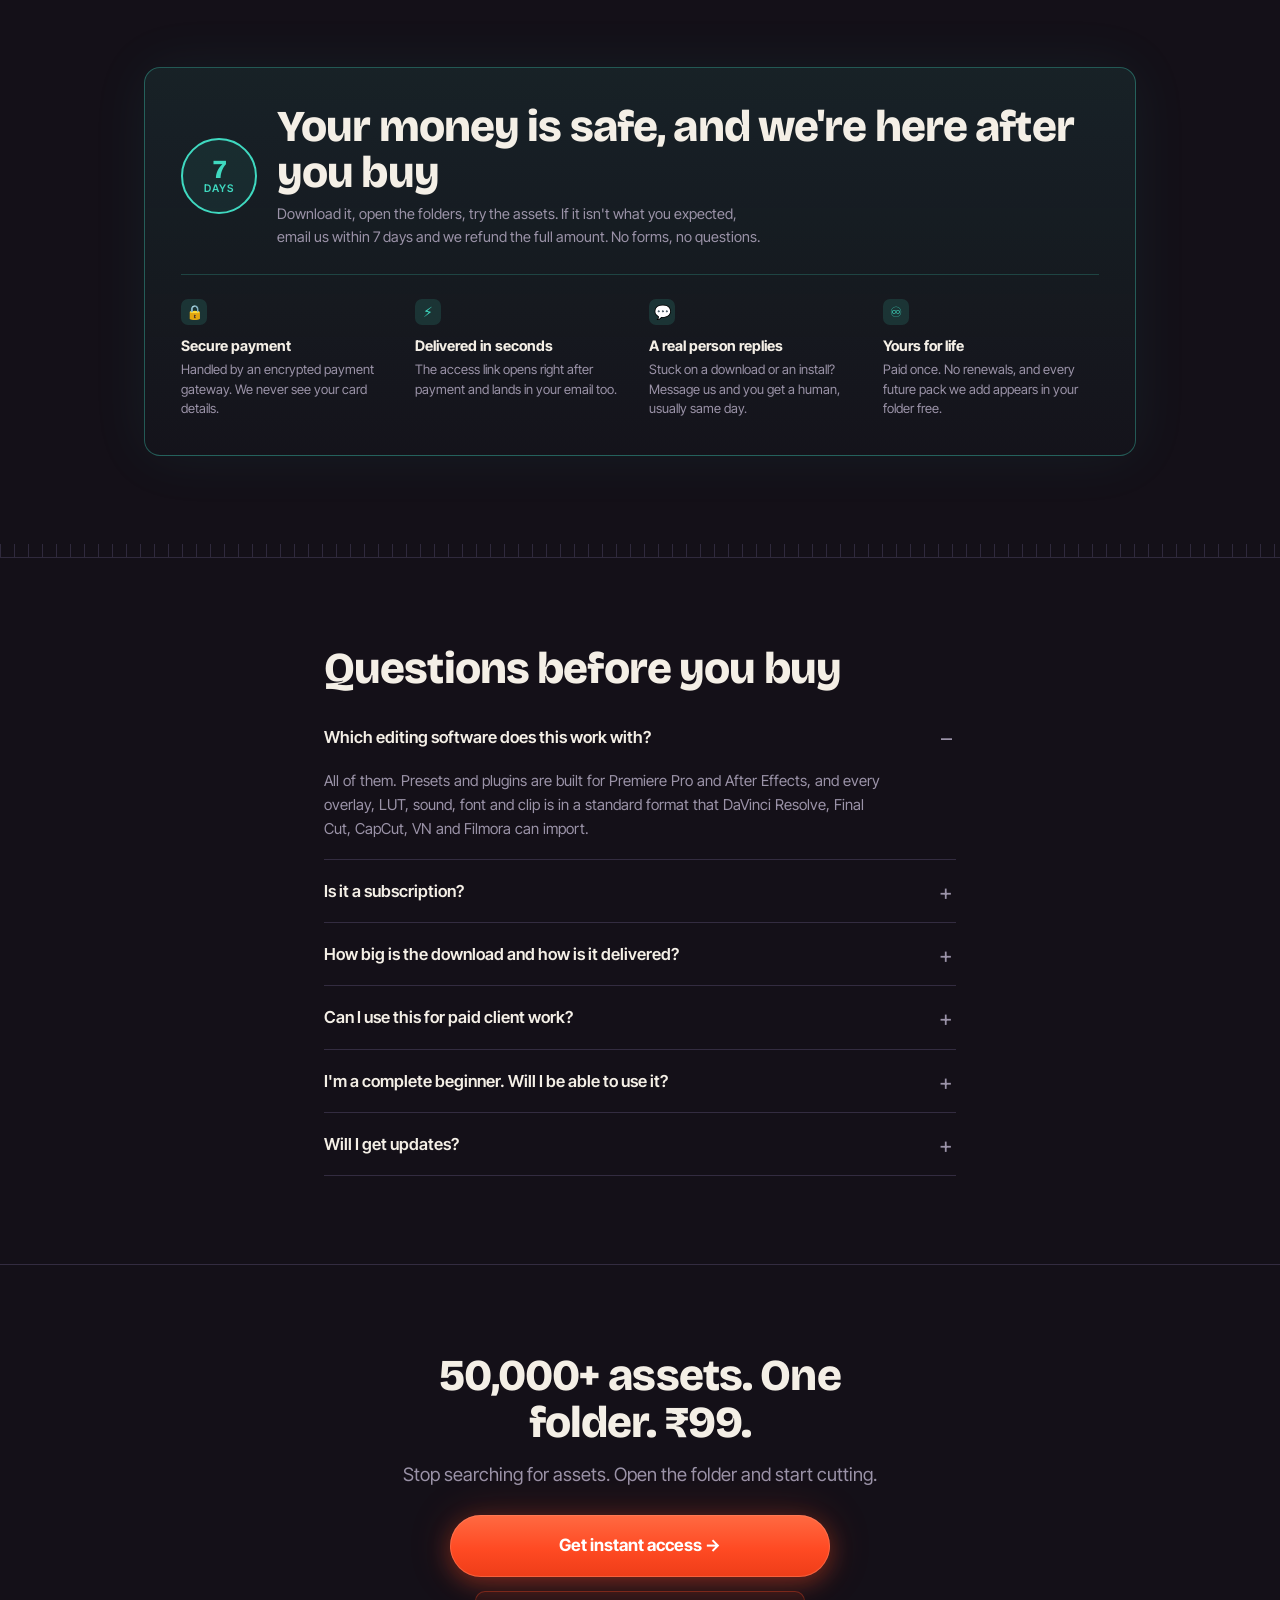
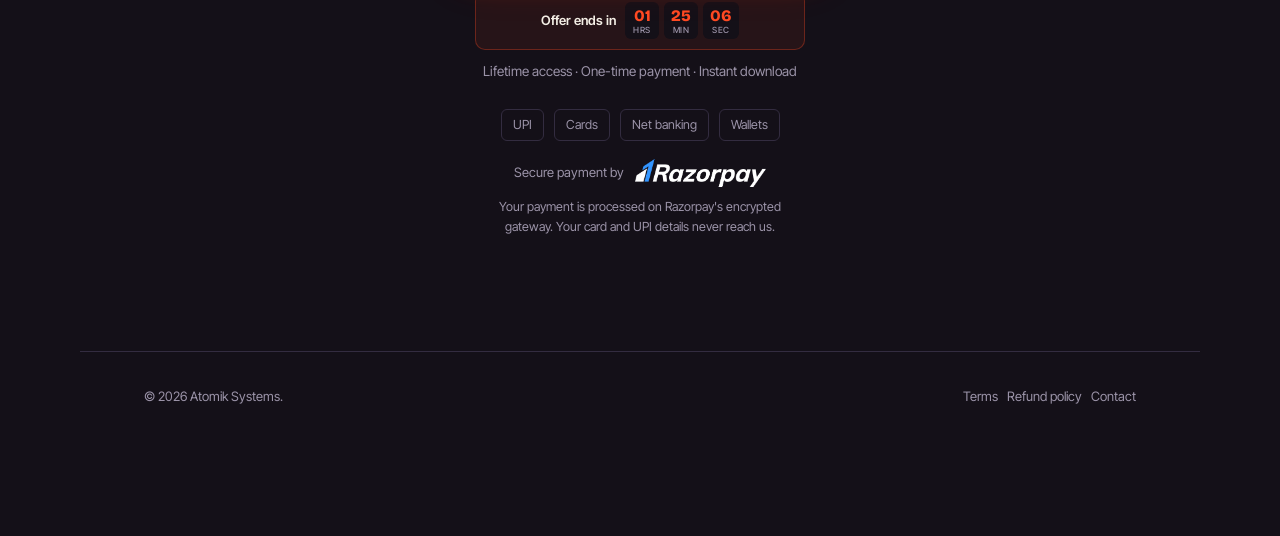
==== commit c5fc9b8f: "Add Meta Pixel for PageView and Purchase tracking Base pixel + PageView on the landing page; PageVie" ====
--- a/index.html
+++ b/index.html
@@ -9,6 +9,23 @@
 <link rel="preconnect" href="https://fonts.gstatic.com" crossorigin>
 <link href="https://fonts.googleapis.com/css2?family=Bricolage+Grotesque:opsz,wght@12..96,400;12..96,600;12..96,800&family=Inter+Tight:wght@400;500;600;700&display=swap" rel="stylesheet">
 <link rel="stylesheet" href="style.css">
+<!-- Meta Pixel Code -->
+<script>
+!function(f,b,e,v,n,t,s)
+{if(f.fbq)return;n=f.fbq=function(){n.callMethod?
+n.callMethod.apply(n,arguments):n.queue.push(arguments)};
+if(!f._fbq)f._fbq=n;n.push=n;n.loaded=!0;n.version='2.0';
+n.queue=[];t=b.createElement(e);t.async=!0;
+t.src=v;s=b.getElementsByTagName(e)[0];
+s.parentNode.insertBefore(t,s)}(window, document,'script',
+'https://connect.facebook.net/en_US/fbevents.js');
+fbq('init', '4434843463493802');
+fbq('track', 'PageView');
+</script>
+<noscript><img height="1" width="1" style="display:none"
+src="https://www.facebook.com/tr?id=4434843463493802&ev=PageView&noscript=1"
+/></noscript>
+<!-- End Meta Pixel Code -->
 </head>
 <body>
 
